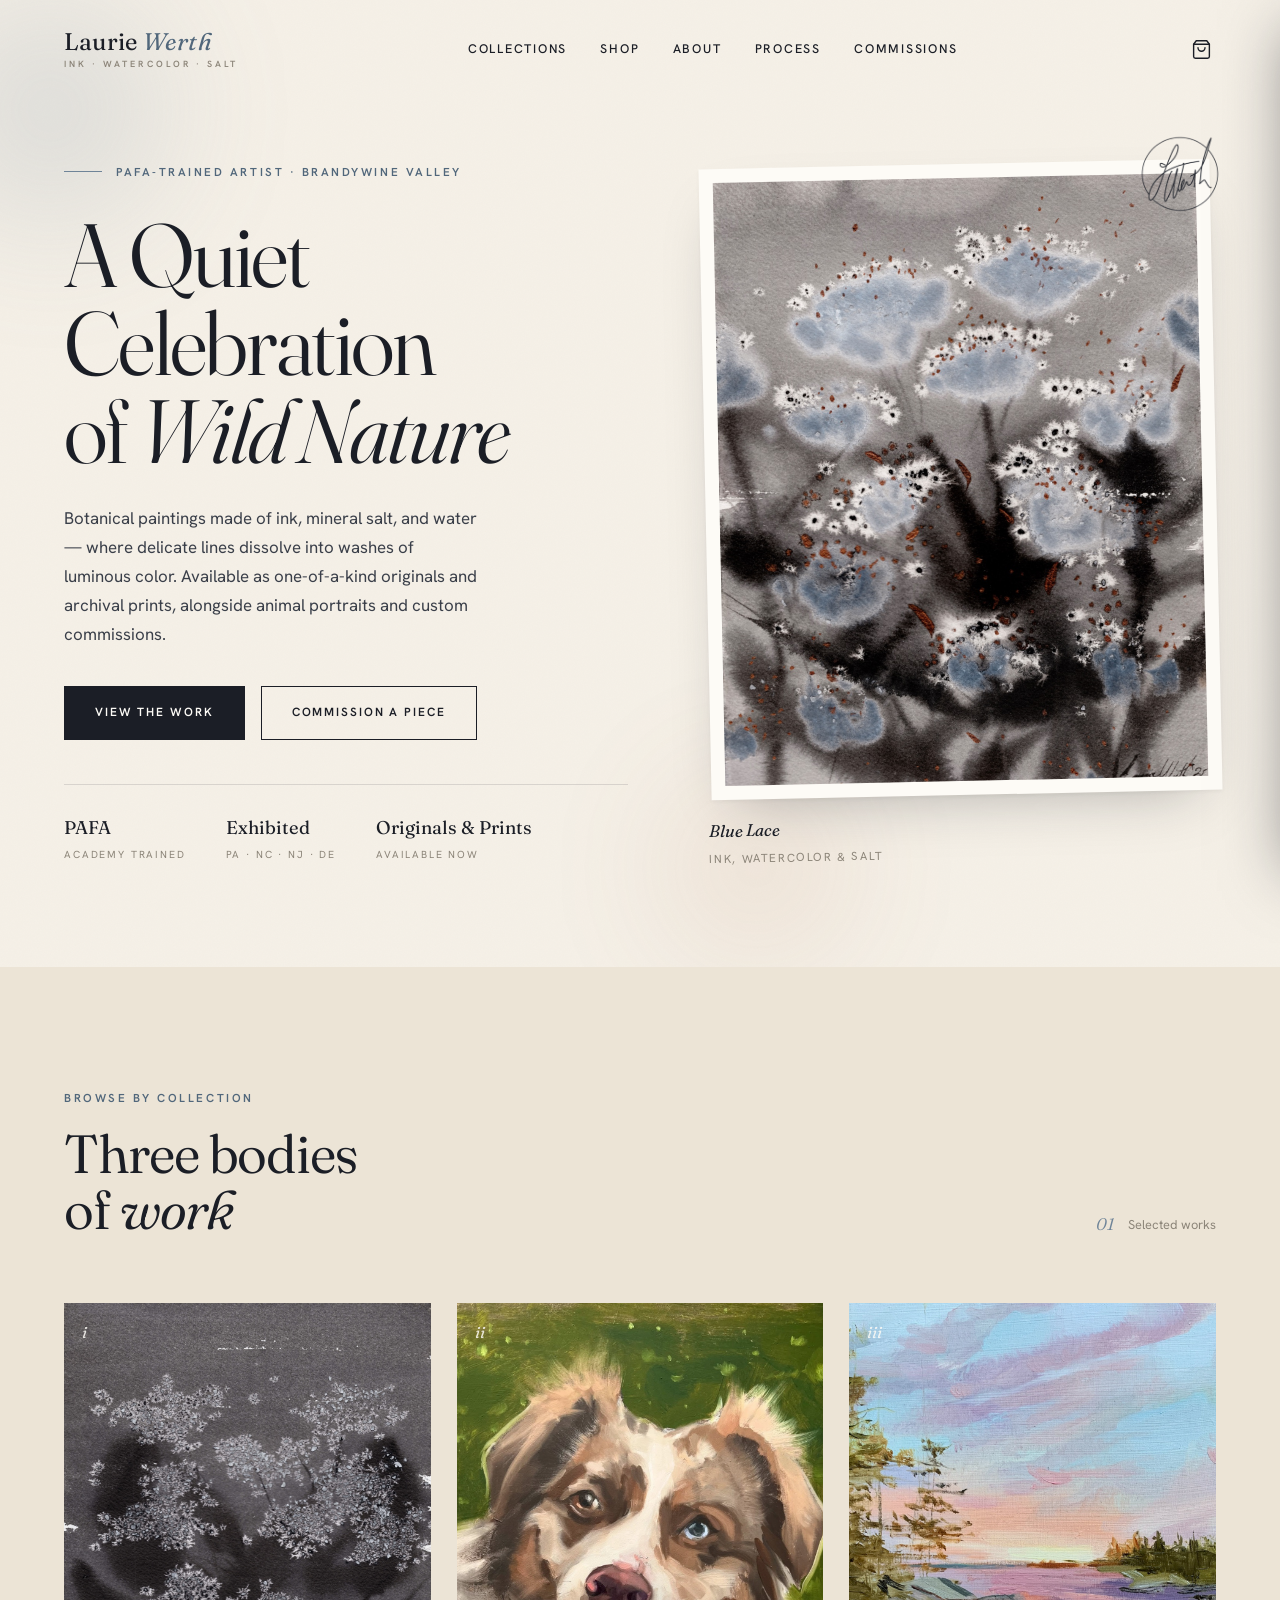
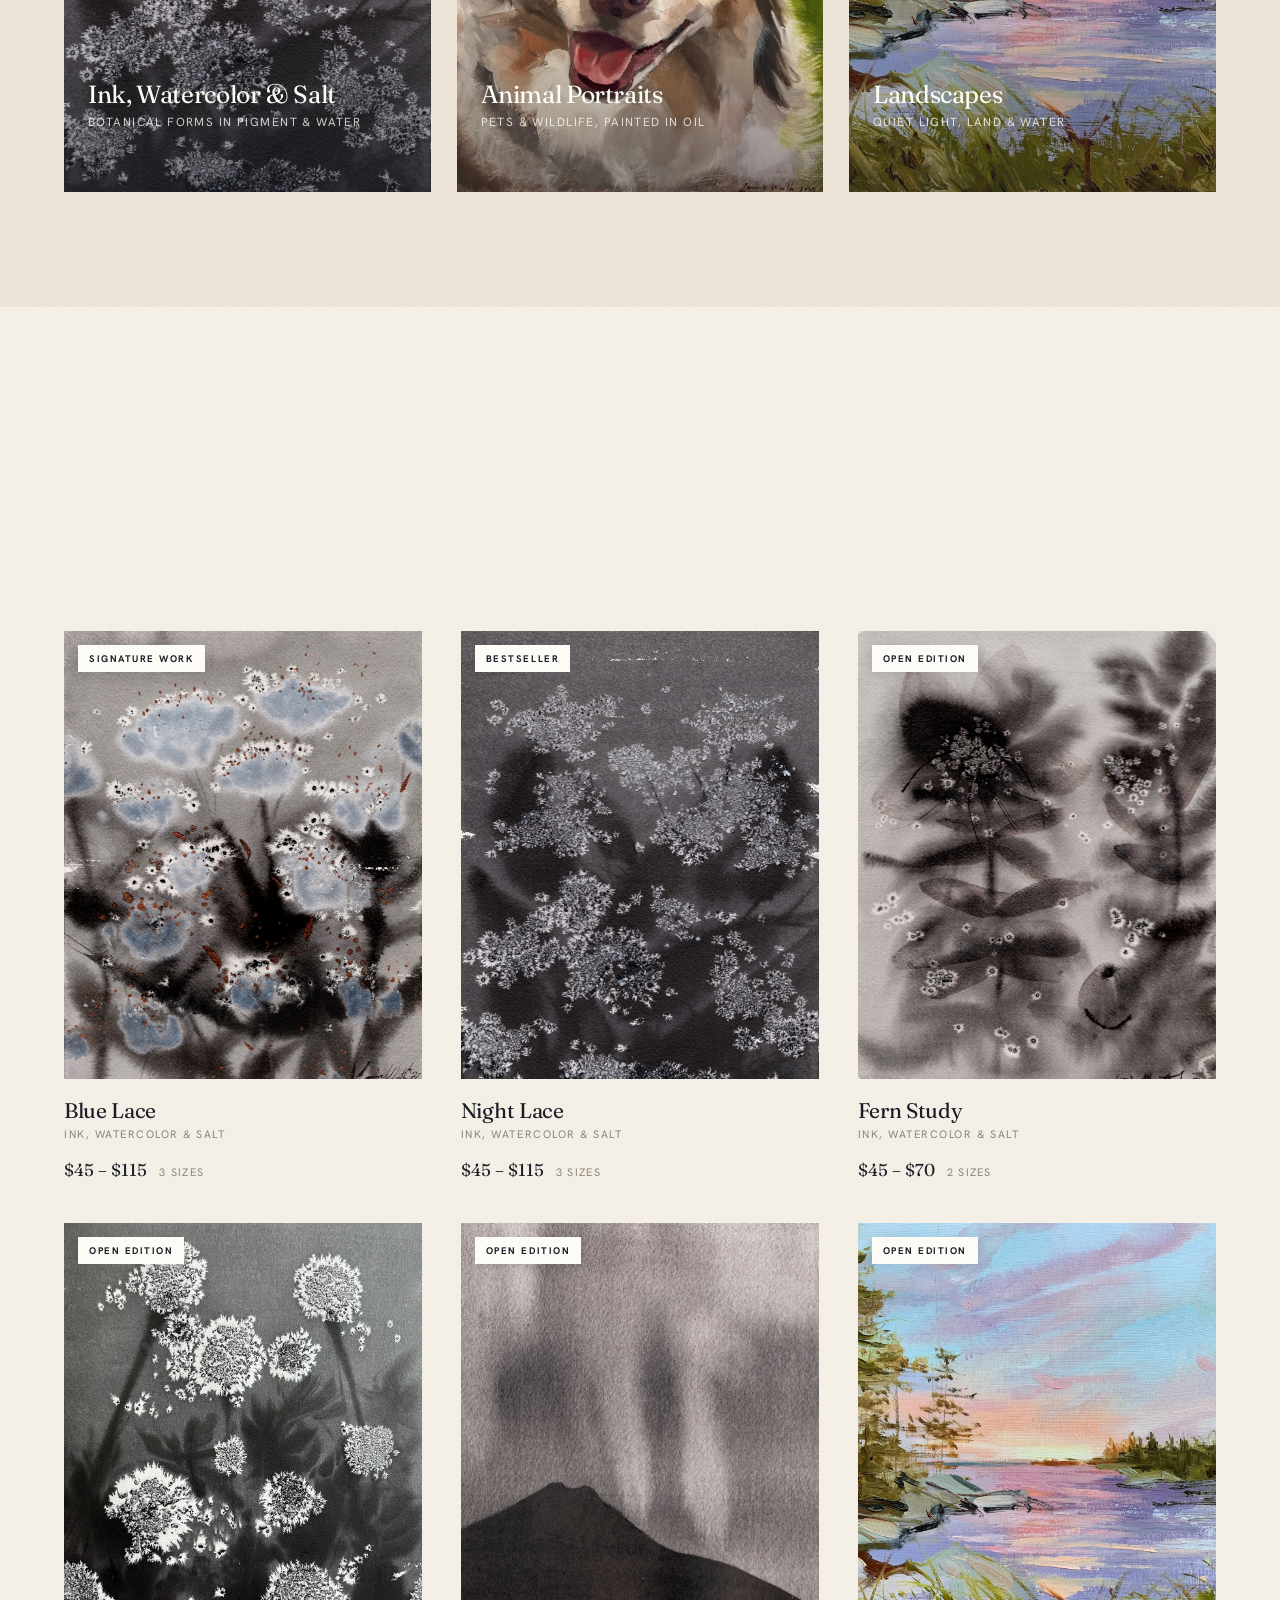
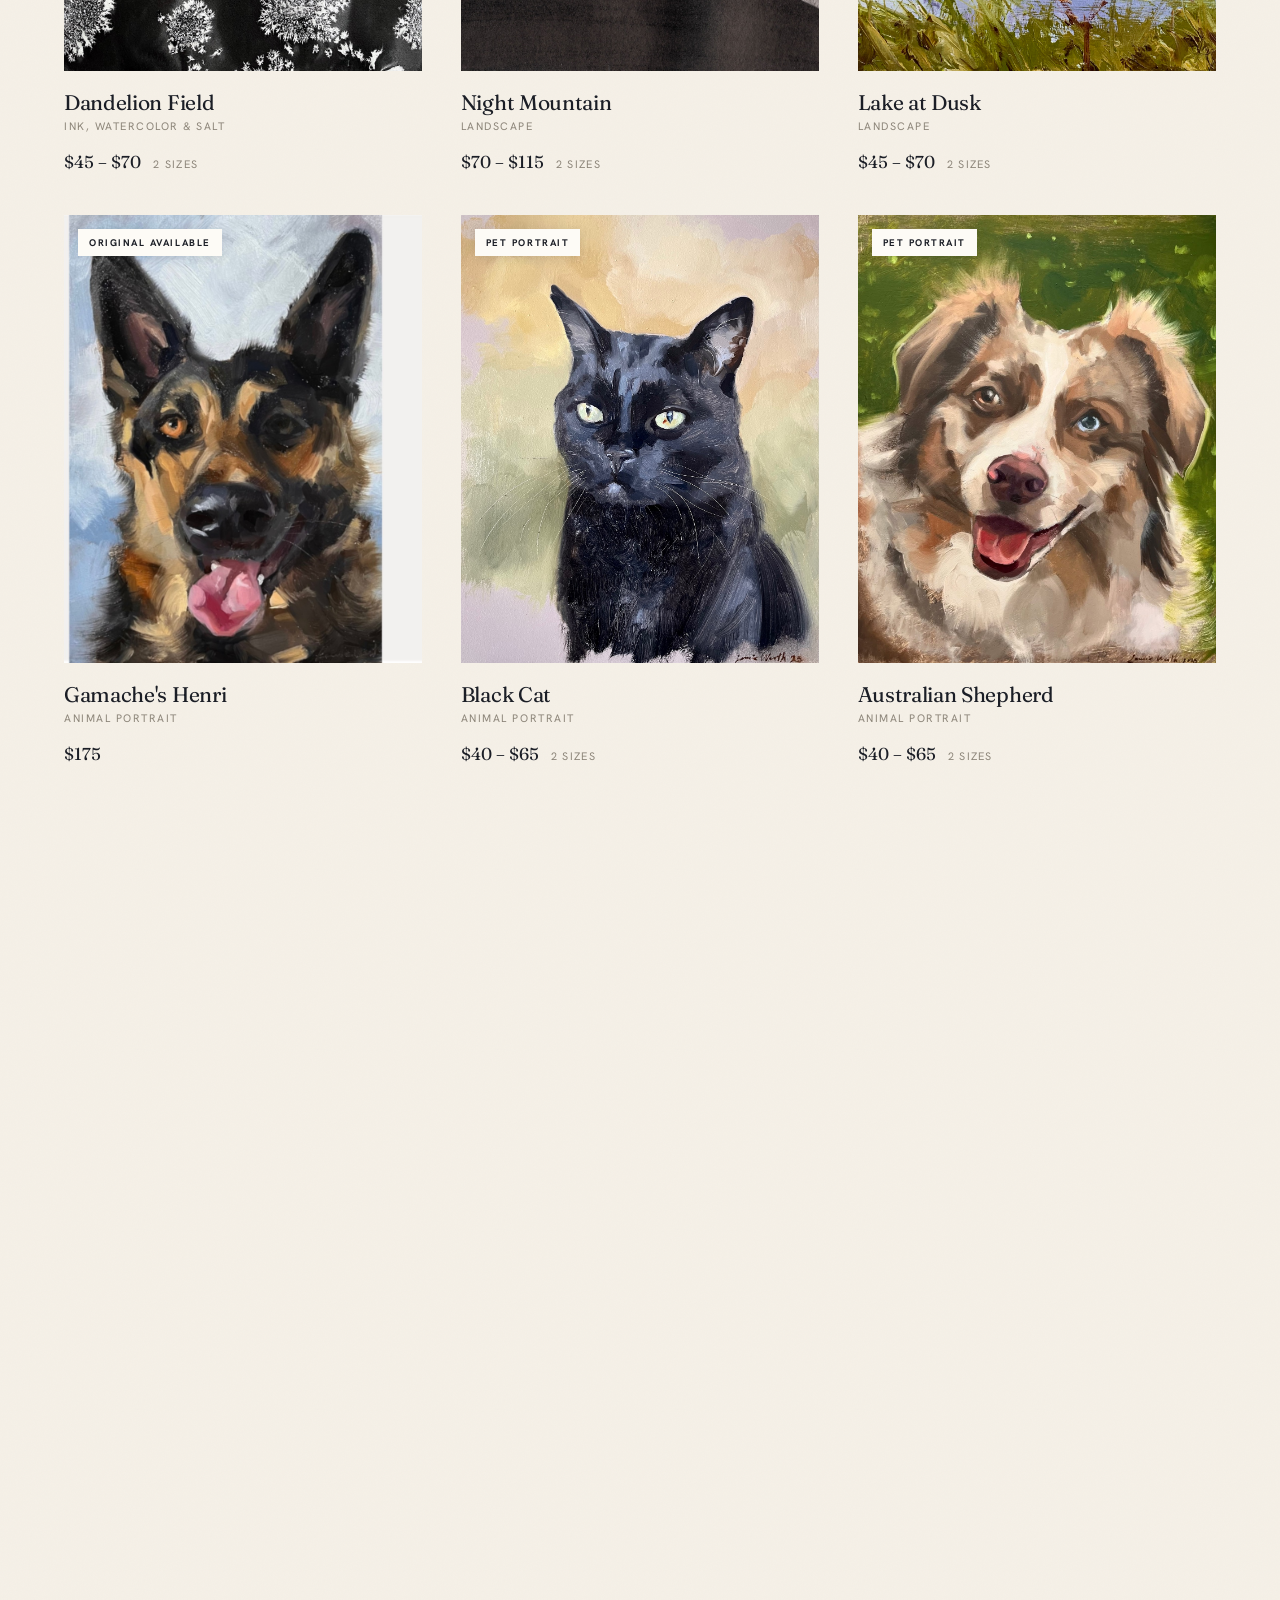
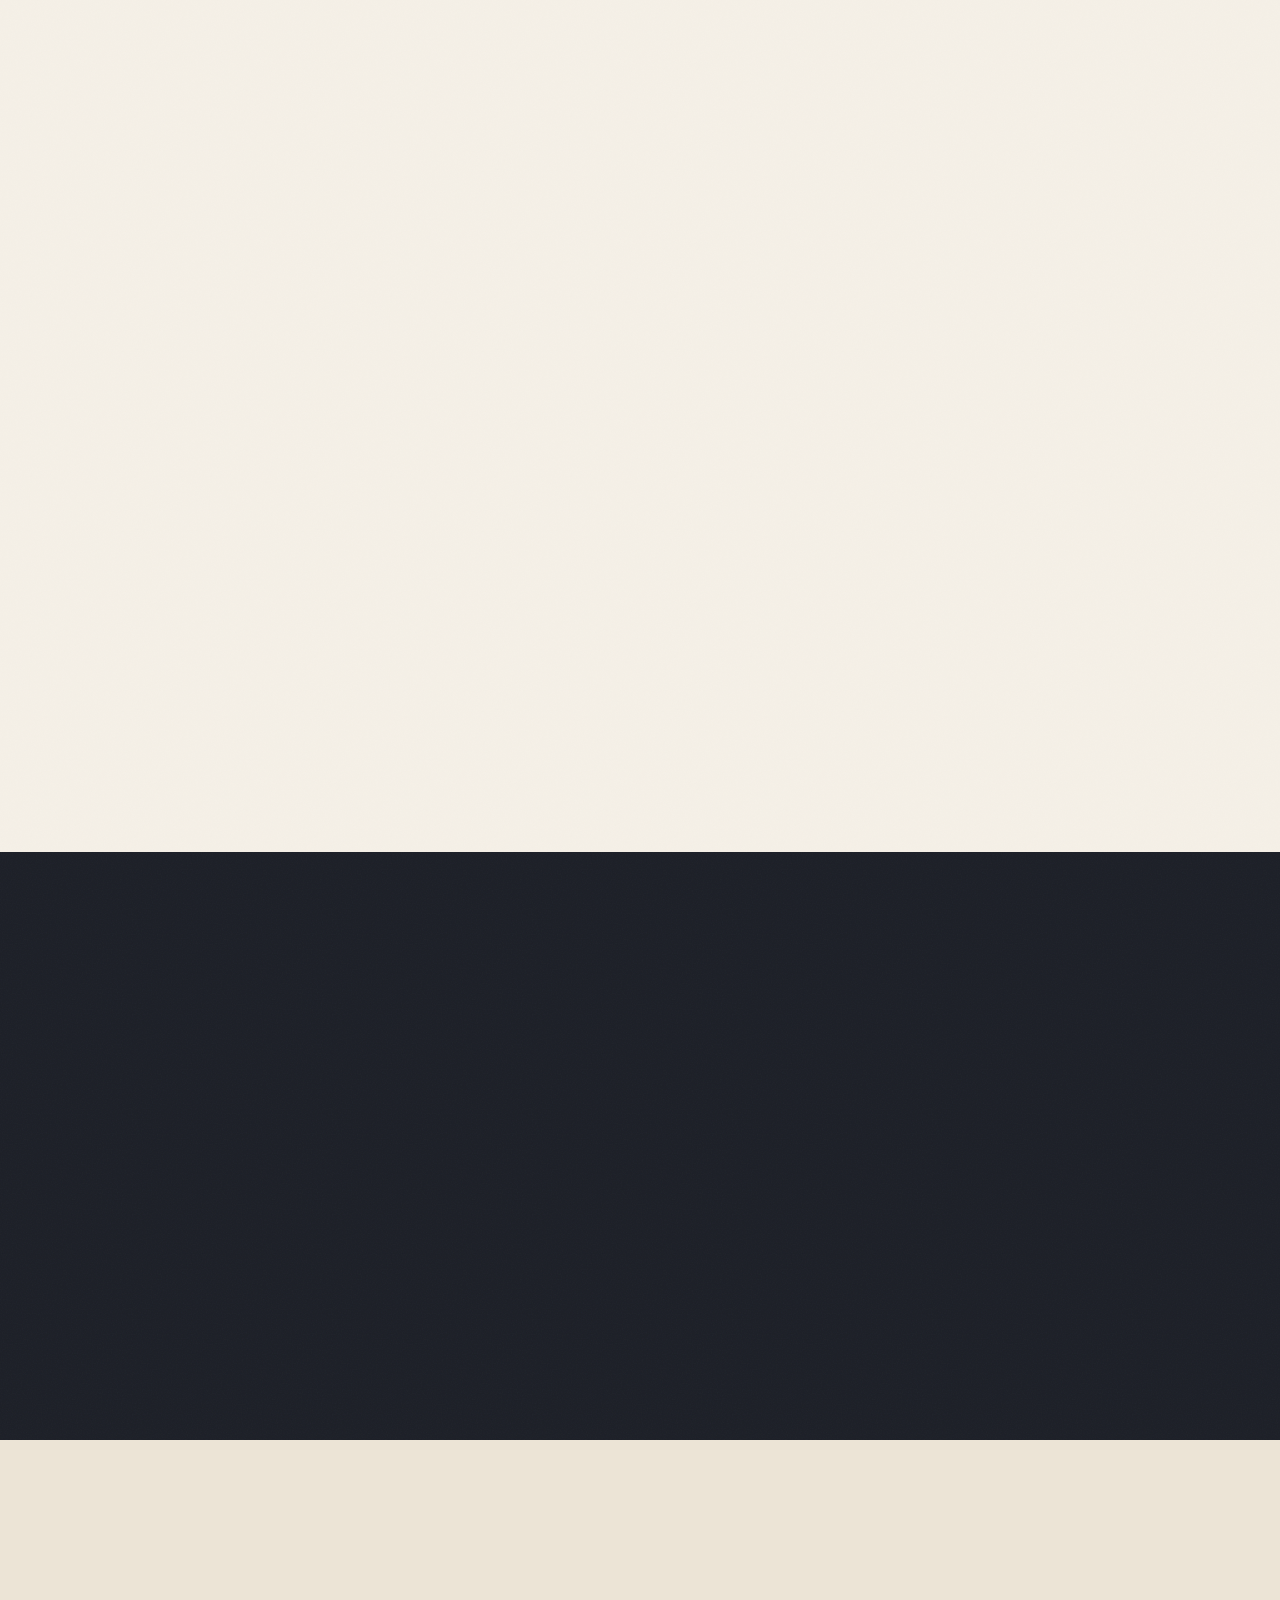
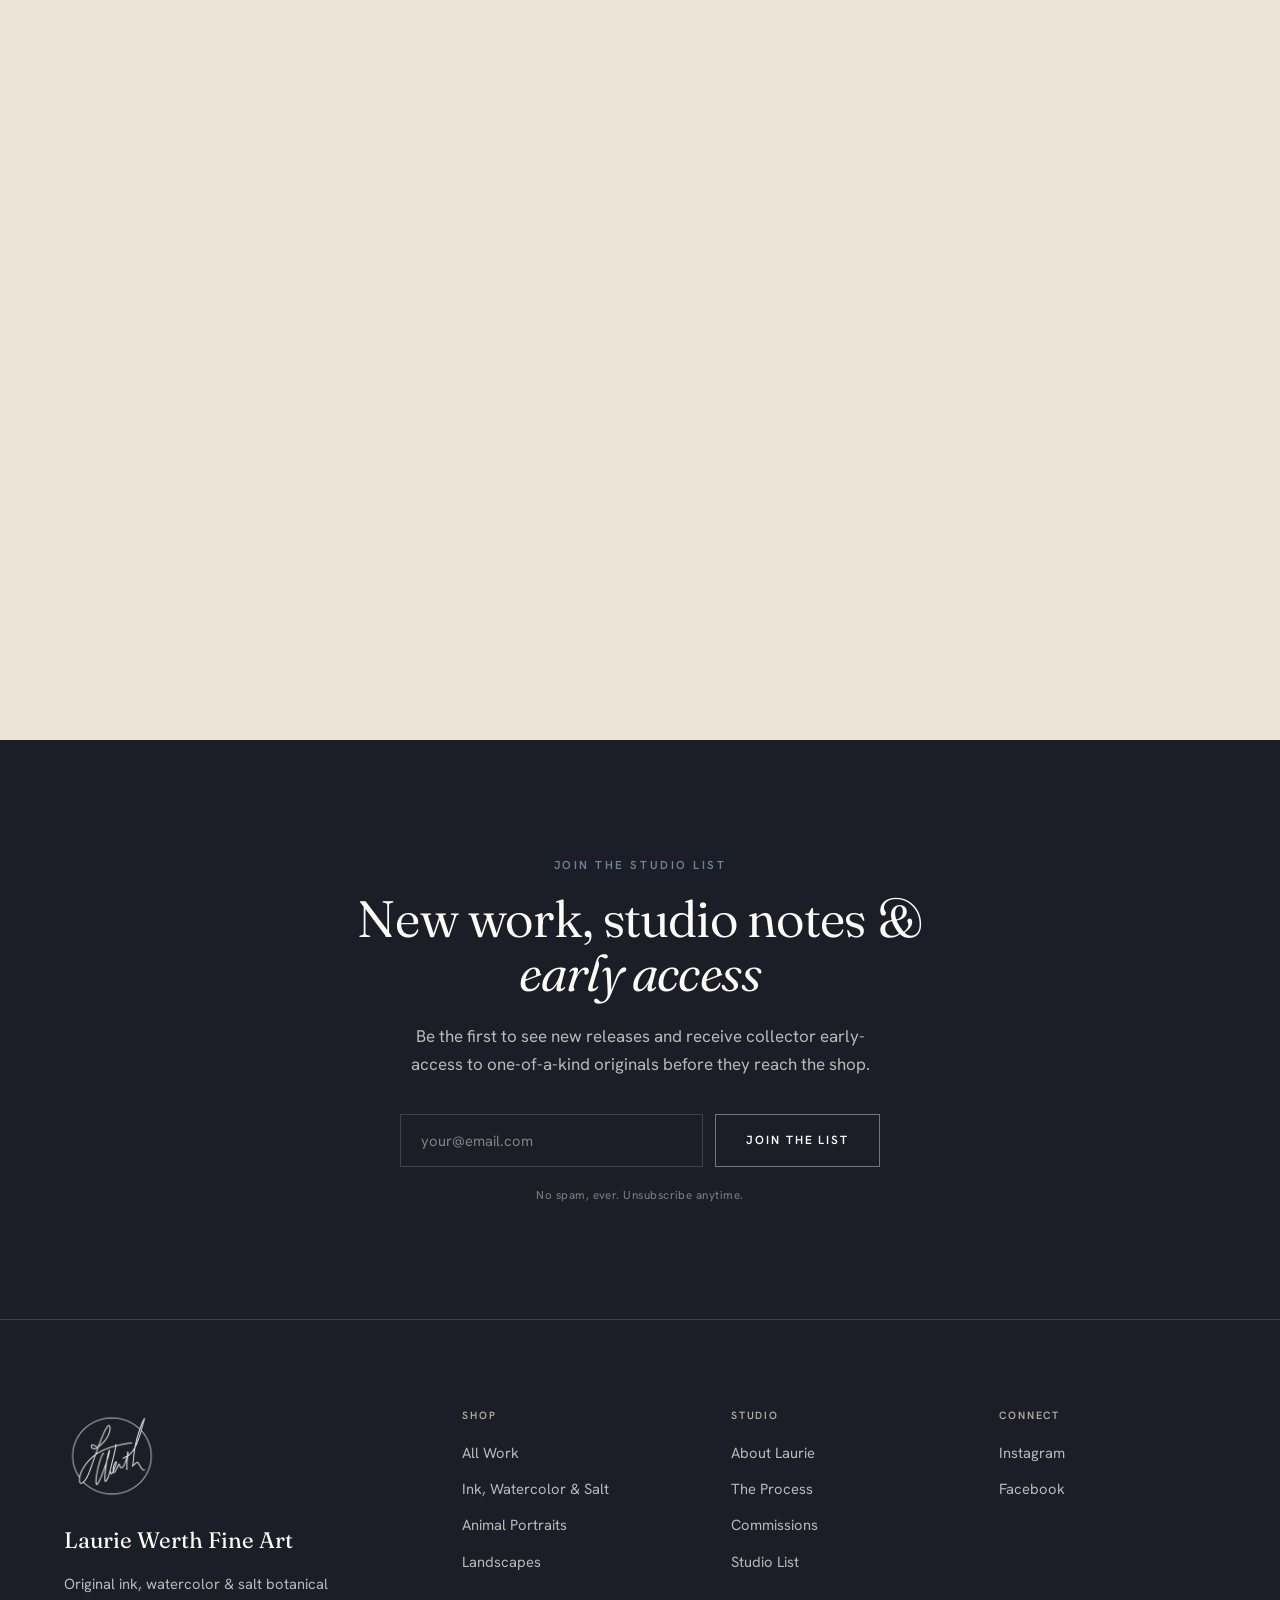
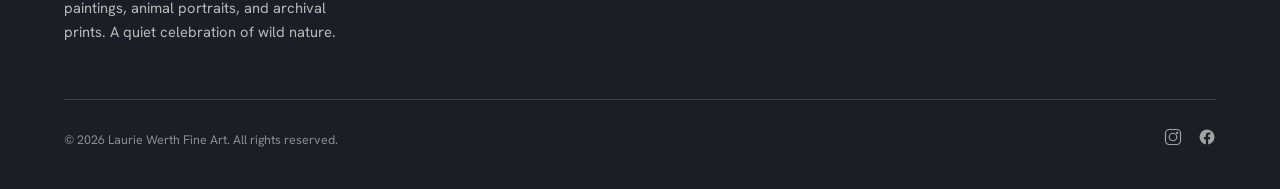
==== index.html @ 449eb03f "Rebrand: gallery-monograph identity for an established artist Full brand system ('Ink on Paper') + r" ====
<!DOCTYPE html>
<html lang="en">
<head>
  <meta charset="UTF-8">
  <meta name="viewport" content="width=device-width, initial-scale=1.0">
  <title>Laurie Werth Fine Art — Ink, Watercolor &amp; Salt · Botanical &amp; Animal Art</title>
  <meta name="description" content="Original ink, watercolor, and salt botanical paintings and archival prints by PAFA-trained artist Laurie Werth. Animal portraits, landscapes, and custom pet commissions.">
  <meta name="keywords" content="ink and watercolor art, salt texture painting, botanical art prints, animal portraits, pet portrait commission, Laurie Werth, PAFA artist, archival prints, Brandywine Valley art">
  <meta name="author" content="Laurie Werth">
  <link rel="canonical" href="https://lauriewerth.com/">

  <!-- Open Graph -->
  <meta property="og:type" content="website">
  <meta property="og:title" content="Laurie Werth Fine Art — Ink, Watercolor &amp; Salt">
  <meta property="og:description" content="A quiet celebration of wild nature. Original botanical paintings, animal portraits, and archival prints by PAFA-trained artist Laurie Werth.">
  <meta property="og:url" content="https://lauriewerth.com/">
  <meta property="og:site_name" content="Laurie Werth Fine Art">
  <meta property="og:locale" content="en_US">
  <meta property="og:image" content="https://werth-code.github.io/laurie-werth-prints/assets/art/blue-lace.jpg">

  <!-- Twitter Card -->
  <meta name="twitter:card" content="summary_large_image">
  <meta name="twitter:title" content="Laurie Werth Fine Art">
  <meta name="twitter:description" content="Original ink, watercolor &amp; salt botanical art, animal portraits, and archival prints by PAFA-trained artist Laurie Werth.">
  <meta name="twitter:image" content="https://werth-code.github.io/laurie-werth-prints/assets/art/blue-lace.jpg">

  <!-- Favicon (LW monogram) -->
  <link rel="icon" type="image/svg+xml" href="data:image/svg+xml,%3Csvg xmlns='http://www.w3.org/2000/svg' viewBox='0 0 32 32'%3E%3Crect width='32' height='32' fill='%231b1e26'/%3E%3Ctext x='16' y='22' text-anchor='middle' fill='%23f5f0e7' font-family='Georgia,serif' font-size='17'%3ELW%3C/text%3E%3C/svg%3E">

  <!-- Fonts: Fraunces (display) + Hanken Grotesk (text) -->
  <link rel="preconnect" href="https://fonts.googleapis.com">
  <link rel="preconnect" href="https://fonts.gstatic.com" crossorigin>
  <link href="https://fonts.googleapis.com/css2?family=Fraunces:ital,opsz,wght@0,9..144,300..560;1,9..144,300..560&family=Hanken+Grotesk:wght@300;400;500;600;700&display=swap" rel="stylesheet">

  <link rel="stylesheet" href="styles.css">

  <!-- Schema.org -->
  <script type="application/ld+json">
  {
    "@context": "https://schema.org",
    "@type": "ArtGallery",
    "name": "Laurie Werth Fine Art",
    "description": "Original ink, watercolor, and salt botanical paintings, animal portraits, and archival prints by PAFA-trained artist Laurie Werth.",
    "url": "https://lauriewerth.com",
    "founder": {
      "@type": "Person",
      "name": "Laurie Werth",
      "jobTitle": "Fine Artist",
      "alumniOf": { "@type": "CollegeOrUniversity", "name": "Pennsylvania Academy of the Fine Arts" }
    },
    "areaServed": "US",
    "priceRange": "$40 - $175"
  }
  </script>
</head>
<body>

  <!-- ═══ Header ═══ -->
  <header class="header" id="header">
    <div class="header__inner">
      <a href="#" class="header__logo" aria-label="Laurie Werth Fine Art — home">
        <span class="header__logo-name">Laurie <span>Werth</span></span>
        <span class="header__logo-tag">Ink · Watercolor · Salt</span>
      </a>

      <nav class="header__nav" id="mainNav" aria-label="Main navigation">
        <a href="#collections" class="header__link">Collections</a>
        <a href="#shop" class="header__link">Shop</a>
        <a href="#about" class="header__link">About</a>
        <a href="#process" class="header__link">Process</a>
        <a href="#commissions" class="header__link">Commissions</a>
      </nav>

      <div class="header__actions">
        <button class="header__cart" id="cartToggle" aria-label="Open cart">
          <svg viewBox="0 0 24 24" fill="none" stroke="currentColor" stroke-width="1.6" stroke-linecap="round" stroke-linejoin="round"><path d="M6 2L3 6v14a2 2 0 002 2h14a2 2 0 002-2V6l-3-4z"/><line x1="3" y1="6" x2="21" y2="6"/><path d="M16 10a4 4 0 01-8 0"/></svg>
          <span class="header__cart-count" id="cartCount" data-count="0">0</span>
        </button>
        <button class="header__mobile-toggle" id="mobileToggle" aria-label="Toggle menu">
          <span></span><span></span><span></span>
        </button>
      </div>
    </div>
  </header>


  <main>

    <!-- ═══ Hero ═══ -->
    <section class="hero" id="hero">
      <div class="hero__bloom hero__bloom--1" aria-hidden="true"></div>
      <div class="hero__bloom hero__bloom--2" aria-hidden="true"></div>
      <div class="hero__inner container">
        <div class="hero__content">
          <span class="hero__eyebrow eyebrow">PAFA-Trained Artist · Brandywine Valley</span>
          <h1 class="hero__title">
            <span class="display">A Quiet Celebration</span>
            <span class="display">of <em>Wild Nature</em></span>
          </h1>
          <p class="hero__description">
            Botanical paintings made of ink, mineral salt, and water — where delicate lines dissolve into washes of luminous color. Available as one-of-a-kind originals and archival prints, alongside animal portraits and custom commissions.
          </p>
          <div class="hero__actions">
            <a href="#shop" class="btn btn--primary">View the Work</a>
            <a href="#commissions" class="btn btn--outline">Commission a Piece</a>
          </div>
          <div class="hero__meta">
            <div class="hero__meta-item">
              <span class="hero__meta-value">PAFA</span>
              <span class="hero__meta-label">Academy Trained</span>
            </div>
            <div class="hero__meta-item">
              <span class="hero__meta-value">Exhibited</span>
              <span class="hero__meta-label">PA · NC · NJ · DE</span>
            </div>
            <div class="hero__meta-item">
              <span class="hero__meta-value">Originals &amp; Prints</span>
              <span class="hero__meta-label">Available Now</span>
            </div>
          </div>
        </div>

        <figure class="hero__figure">
          <img class="hero__sig" src="assets/brand/signature-ink.png" alt="Laurie Werth signature" loading="eager">
          <div class="hero__figure-frame">
            <img src="assets/art/blue-lace.jpg" alt="Blue Lace — Queen Anne's lace in ink, salt, and watercolor by Laurie Werth" width="1249" height="1600" loading="eager">
          </div>
          <figcaption class="hero__figure-caption">
            <strong>Blue Lace</strong>
            <span>Ink, watercolor &amp; salt</span>
          </figcaption>
        </figure>
      </div>
    </section>


    <!-- ═══ Collections ═══ -->
    <section class="section collections" id="collections">
      <div class="container">
        <div class="section-head">
          <div class="section-head__title reveal">
            <span class="eyebrow">Browse by Collection</span>
            <h2 class="heading" style="margin-top:16px;">Three bodies of <em>work</em></h2>
          </div>
          <div class="section-head__meta reveal">
            <span class="index">01</span>
            <span class="muted" style="font-size:0.8rem;">Selected works</span>
          </div>
        </div>
        <div class="collections__grid">
          <article class="collection-card reveal reveal--delay-1" data-filter="botanical">
            <div class="collection-card__image">
              <span class="collection-card__num">i</span>
              <img src="assets/art/night-lace.jpg" alt="Ink, Watercolor & Salt collection — botanical paintings by Laurie Werth" width="1199" height="1600" loading="lazy">
            </div>
            <div class="collection-card__body">
              <h3 class="collection-card__title">Ink, Watercolor &amp; Salt</h3>
              <p class="collection-card__count">Botanical forms in pigment &amp; water</p>
              <span class="collection-card__cta">Explore →</span>
            </div>
          </article>
          <article class="collection-card reveal reveal--delay-2" data-filter="animals">
            <div class="collection-card__image">
              <span class="collection-card__num">ii</span>
              <img src="assets/art/aussie.jpg" alt="Animal Portraits collection — oil and watercolor pet portraits by Laurie Werth" width="1287" height="1600" loading="lazy">
            </div>
            <div class="collection-card__body">
              <h3 class="collection-card__title">Animal Portraits</h3>
              <p class="collection-card__count">Pets &amp; wildlife, painted in oil</p>
              <span class="collection-card__cta">Explore →</span>
            </div>
          </article>
          <article class="collection-card reveal reveal--delay-3" data-filter="landscape">
            <div class="collection-card__image">
              <span class="collection-card__num">iii</span>
              <img src="assets/art/lake-dusk.jpg" alt="Landscapes collection — oil and ink landscapes by Laurie Werth" width="1600" height="1596" loading="lazy">
            </div>
            <div class="collection-card__body">
              <h3 class="collection-card__title">Landscapes</h3>
              <p class="collection-card__count">Quiet light, land &amp; water</p>
              <span class="collection-card__cta">Explore →</span>
            </div>
          </article>
        </div>
      </div>
    </section>


    <!-- ═══ Shop ═══ -->
    <section class="section shop" id="shop">
      <div class="container">
        <div class="section-head shop__head">
          <div class="section-head__title reveal">
            <span class="eyebrow">The Studio Shop</span>
            <h2 class="heading" style="margin-top:16px;">Available <em>work</em></h2>
          </div>
          <div class="shop__filters reveal" role="group" aria-label="Filter by collection">
            <button class="filter-btn filter-btn--active" data-filter="all">All</button>
            <button class="filter-btn" data-filter="botanical">Ink &amp; Salt</button>
            <button class="filter-btn" data-filter="animals">Animals</button>
            <button class="filter-btn" data-filter="landscape">Landscapes</button>
          </div>
        </div>
        <div class="shop__grid" id="shopGrid">
          <!-- Products rendered by JS -->
        </div>
      </div>
    </section>


    <!-- ═══ About ═══ -->
    <section class="section about" id="about">
      <div class="container">
        <div class="about__inner">
          <figure class="about__figure reveal">
            <div class="about__figure-frame">
              <img src="assets/art/fern-study.jpg" alt="Fern Study — ink, salt, and watercolor botanical painting by Laurie Werth" width="1205" height="1600" loading="lazy">
            </div>
            <img class="about__sig" src="assets/brand/signature-ink.png" alt="Laurie Werth signature">
          </figure>
          <div class="reveal">
            <span class="eyebrow about__eyebrow">The Artist</span>
            <h2 class="about__title">Laurie Werth</h2>
            <blockquote class="about__quote">Light and texture emerge naturally from controlled chaos.</blockquote>
            <p class="about__text">
              Laurie Werth is a classically trained painter and graduate of the Pennsylvania Academy of the Fine Arts (PAFA). Rooted in traditional technique yet guided by instinct and experimentation, she has developed an unusual ink and watercolor process that bridges drawing and painting — where delicate lines dissolve into washes of luminous color.
            </p>
            <p class="about__text">
              Her work is a quiet celebration of wild nature. Botanical forms unfold in living patterns of pigment and water, while animals emerge with energy and grace, caught between movement and stillness — each piece a study of form and light, infused with a sense of wonder for the natural world.
            </p>
            <p class="about__text">
              Werth's paintings have been exhibited at PAFA, the Philadelphia Sketch Club, Projects Gallery (Philadelphia), Marquee (Asheville, NC), Hopkins House Gallery (Haddonfield, NJ), and Trolley Square Market (Wilmington, DE).
            </p>
            <div class="about__credentials">
              <div class="credential">
                <div class="credential__value">PAFA</div>
                <div class="credential__label">Classically Trained</div>
              </div>
              <div class="credential">
                <div class="credential__value">5 Venues</div>
                <div class="credential__label">Exhibited PA·NC·NJ·DE</div>
              </div>
              <div class="credential">
                <div class="credential__value">Giclée</div>
                <div class="credential__label">Archival Prints</div>
              </div>
            </div>
          </div>
        </div>
      </div>
    </section>


    <!-- ═══ Process ═══ -->
    <section class="section process" id="process">
      <div class="container">
        <div class="process__head reveal">
          <span class="eyebrow">How Each Piece Begins</span>
          <h2 class="heading">Controlled <em>chaos</em></h2>
        </div>
        <div class="process__steps">
          <div class="process-step reveal reveal--delay-1">
            <div class="process-step__num">01</div>
            <h3 class="process-step__title">Ink Line</h3>
            <p class="process-step__text">Each piece begins with a sometimes wild and impulsive ink painting — the structural gesture that anchors everything to come.</p>
          </div>
          <div class="process-step reveal reveal--delay-2">
            <div class="process-step__num">02</div>
            <h3 class="process-step__title">Salt Texture</h3>
            <p class="process-step__text">Mineral salt is scattered into the wet wash. As the water evaporates, it pulls pigment into organic, unrepeatable patterns.</p>
          </div>
          <div class="process-step reveal reveal--delay-3">
            <div class="process-step__num">03</div>
            <h3 class="process-step__title">Watercolor &amp; Acrylic</h3>
            <p class="process-step__text">Transparent layers of watercolor and acrylic build slowly — movement, atmosphere, and feeling emerging from the chaos.</p>
          </div>
          <div class="process-step reveal reveal--delay-4">
            <div class="process-step__num">04</div>
            <h3 class="process-step__title">Original &amp; Archival Print</h3>
            <p class="process-step__text">Each one-of-a-kind original is scanned at high resolution and printed with pigment giclée inks on fine art paper.</p>
          </div>
        </div>
      </div>
    </section>


    <!-- ═══ Commissions ═══ -->
    <section class="section commission" id="commissions">
      <div class="container">
        <div class="commission__inner">
          <div class="reveal">
            <span class="eyebrow">Custom Work</span>
            <h2 class="commission__title">Commission an <em>original</em></h2>
            <p class="commission__text">
              A botanical study of your garden, a portrait of your pet, or a piece made for a particular wall. Laurie takes a limited number of commissions each season.
            </p>
            <div class="commission__features">
              <div class="commission__feature"><span class="commission__feature-icon">✦</span> Pet portraits, garden studies &amp; botanical work</div>
              <div class="commission__feature"><span class="commission__feature-icon">✦</span> Ink, watercolor &amp; salt, or oil on panel</div>
              <div class="commission__feature"><span class="commission__feature-icon">✦</span> Includes a high-resolution scan for future prints</div>
              <div class="commission__feature"><span class="commission__feature-icon">✦</span> Typical timeline: 4–8 weeks from approval</div>
            </div>
          </div>
          <div class="commission__form reveal reveal--delay-2">
            <form id="commissionForm" action="https://formspree.io/f/YOUR_FORM_ID" method="POST">
              <div class="form-group">
                <label for="commName">Your Name</label>
                <input type="text" id="commName" name="name" class="form-input" required autocomplete="name">
              </div>
              <div class="form-group">
                <label for="commEmail">Email Address</label>
                <input type="email" id="commEmail" name="email" class="form-input" required autocomplete="email">
              </div>
              <div class="form-group">
                <label for="commType">Type of Commission</label>
                <select id="commType" name="type" class="form-select">
                  <option value="">Select one…</option>
                  <option value="pet-portrait">Pet Portrait</option>
                  <option value="botanical">Botanical / Garden Study</option>
                  <option value="landscape">Landscape</option>
                  <option value="custom">Something Else</option>
                </select>
              </div>
              <div class="form-group">
                <label for="commBudget">Budget Range</label>
                <select id="commBudget" name="budget" class="form-select">
                  <option value="">Select range…</option>
                  <option value="under-500">Under $500</option>
                  <option value="500-1000">$500 – $1,000</option>
                  <option value="1000-2500">$1,000 – $2,500</option>
                  <option value="above-2500">Above $2,500</option>
                </select>
              </div>
              <div class="form-group">
                <label for="commStory">Tell Laurie About Your Vision</label>
                <textarea id="commStory" name="story" class="form-textarea" rows="4" placeholder="Subject, size, palette, where it will hang, any reference photos…"></textarea>
              </div>
              <div style="position:absolute;left:-9999px" aria-hidden="true">
                <input type="text" name="_gotcha" tabindex="-1" autocomplete="off">
              </div>
              <button type="submit" class="btn btn--primary" style="width:100%;">Send Inquiry</button>
            </form>
          </div>
        </div>
      </div>
    </section>


    <!-- ═══ Email Signup ═══ -->
    <section class="section signup" id="signup">
      <div class="container">
        <div class="reveal">
          <span class="eyebrow">Join the Studio List</span>
          <h2 class="signup__title">New work, studio notes &amp; <em>early access</em></h2>
          <p class="signup__text">
            Be the first to see new releases and receive collector early-access to one-of-a-kind originals before they reach the shop.
          </p>
          <form class="signup__form" id="signupForm" action="https://formspree.io/f/YOUR_FORM_ID" method="POST">
            <input type="email" name="email" class="signup__input" placeholder="your@email.com" required autocomplete="email" aria-label="Email address">
            <button type="submit" class="btn btn--light">Join the List</button>
          </form>
          <p class="signup__note">No spam, ever. Unsubscribe anytime.</p>
        </div>
      </div>
    </section>

  </main>


  <!-- ═══ Footer ═══ -->
  <footer class="footer">
    <div class="container">
      <div class="footer__inner">
        <div>
          <img class="footer__sig" src="assets/brand/signature-white.png" alt="Laurie Werth signature">
          <div class="footer__brand">Laurie Werth Fine Art</div>
          <p class="footer__tagline">Original ink, watercolor &amp; salt botanical paintings, animal portraits, and archival prints. A quiet celebration of wild nature.</p>
        </div>
        <div>
          <h4 class="footer__heading">Shop</h4>
          <nav class="footer__links">
            <a href="#shop" class="footer__link">All Work</a>
            <a href="#collections" class="footer__link">Ink, Watercolor &amp; Salt</a>
            <a href="#collections" class="footer__link">Animal Portraits</a>
            <a href="#collections" class="footer__link">Landscapes</a>
          </nav>
        </div>
        <div>
          <h4 class="footer__heading">Studio</h4>
          <nav class="footer__links">
            <a href="#about" class="footer__link">About Laurie</a>
            <a href="#process" class="footer__link">The Process</a>
            <a href="#commissions" class="footer__link">Commissions</a>
            <a href="#signup" class="footer__link">Studio List</a>
          </nav>
        </div>
        <div>
          <h4 class="footer__heading">Connect</h4>
          <nav class="footer__links">
            <a href="https://www.instagram.com/lauriewerthartist/" class="footer__link" target="_blank" rel="noopener">Instagram</a>
            <a href="https://www.facebook.com/profile.php?id=61565530684775" class="footer__link" target="_blank" rel="noopener">Facebook</a>
          </nav>
        </div>
      </div>
      <div class="footer__bottom">
        <p>&copy; 2026 Laurie Werth Fine Art. All rights reserved.</p>
        <div class="footer__social">
          <a href="https://www.instagram.com/lauriewerthartist/" target="_blank" rel="noopener" aria-label="Instagram">
            <svg width="18" height="18" viewBox="0 0 24 24" fill="none" stroke="currentColor" stroke-width="1.6"><rect x="2" y="2" width="20" height="20" rx="5"/><circle cx="12" cy="12" r="5"/><circle cx="17.5" cy="6.5" r="1.5" fill="currentColor" stroke="none"/></svg>
          </a>
          <a href="https://www.facebook.com/profile.php?id=61565530684775" target="_blank" rel="noopener" aria-label="Facebook">
            <svg width="18" height="18" viewBox="0 0 24 24" fill="currentColor" stroke="none"><path d="M22 12a10 10 0 10-11.56 9.88v-6.99H7.9V12h2.54V9.8c0-2.5 1.49-3.89 3.78-3.89 1.09 0 2.24.2 2.24.2v2.46h-1.26c-1.24 0-1.63.77-1.63 1.56V12h2.78l-.44 2.89h-2.34v6.99A10 10 0 0022 12z"/></svg>
          </a>
        </div>
      </div>
    </div>
  </footer>


  <!-- ═══ Cart Drawer ═══ -->
  <div class="cart-overlay" id="cartOverlay"></div>
  <aside class="cart-drawer" id="cartDrawer" role="dialog" aria-label="Shopping cart">
    <div class="cart-drawer__header">
      <h3 class="cart-drawer__title">Your Cart</h3>
      <button class="cart-drawer__close" id="cartClose" aria-label="Close cart">✕</button>
    </div>
    <div class="cart-drawer__items" id="cartItems"></div>
    <div class="cart-drawer__footer" id="cartFooter" style="display:none;">
      <div class="cart-drawer__subtotal">
        <span class="cart-drawer__subtotal-label">Subtotal</span>
        <span class="cart-drawer__subtotal-value" id="cartSubtotal">$0</span>
      </div>
      <p class="cart-drawer__shipping-note">Shipping calculated at checkout</p>
      <button class="btn btn--primary cart-drawer__checkout" id="checkoutBtn">Proceed to Checkout</button>
      <p class="cart-drawer__provider-note" id="providerNote"></p>
    </div>
  </aside>


  <!-- ═══ Product Modal ═══ -->
  <div class="modal-overlay" id="modalOverlay"></div>
  <div class="modal" id="productModal" role="dialog" aria-label="Product details">
    <button class="modal__close" id="modalClose" aria-label="Close">✕</button>
    <div class="modal__inner" id="modalContent"></div>
  </div>


  <!-- ═══ Toast ═══ -->
  <div class="toast" id="toast" role="alert" aria-live="polite"></div>

  <script src="app.js"></script>
</body>
</html>
---- styles.css ----
/* ═══════════════════════════════════════════════════════════
   LAURIE WERTH FINE ART
   "Ink on Paper" — a gallery-monograph design system
   ═══════════════════════════════════════════════════════════ */

/* ── Tokens ─────────────────────────────────────────────── */
:root {
  /* Color — Ink on Paper */
  --ink:        #1b1e26;
  --ink-soft:   #2a2f3a;
  --paper:      #f5f0e7;
  --paper-warm: #ece4d6;
  --salt:       #fdfbf6;
  --slate:      #6f8498;
  --slate-deep: #51677b;
  --rust:       #a8623f;
  --stone:      #8c8579;
  --stone-soft: #b3ab9d;

  --line:       rgba(27, 30, 38, 0.13);
  --line-soft:  rgba(27, 30, 38, 0.07);
  --line-light: rgba(253, 251, 246, 0.16);

  /* Type */
  --font-display: 'Fraunces', Georgia, 'Times New Roman', serif;
  --font-body: 'Hanken Grotesk', -apple-system, BlinkMacSystemFont, sans-serif;

  /* Spacing & rhythm */
  --section-y: clamp(72px, 9vw, 150px);
  --gutter: clamp(20px, 5vw, 72px);
  --maxw: 1320px;

  /* Motion */
  --ease: cubic-bezier(0.22, 1, 0.36, 1);
  --ease-soft: cubic-bezier(0.4, 0, 0.2, 1);

  /* Shadow */
  --shadow-art: 0 2px 4px rgba(27,30,38,0.04), 0 24px 60px -28px rgba(27,30,38,0.34);
  --shadow-soft: 0 1px 2px rgba(27,30,38,0.04), 0 18px 50px -30px rgba(27,30,38,0.28);
}

/* ── Reset / Base ───────────────────────────────────────── */
*, *::before, *::after { box-sizing: border-box; margin: 0; padding: 0; }

html { scroll-behavior: smooth; -webkit-text-size-adjust: 100%; }

body {
  font-family: var(--font-body);
  font-weight: 400;
  color: var(--ink);
  background-color: var(--paper);
  /* faint paper grain */
  background-image: url("data:image/svg+xml,%3Csvg xmlns='http://www.w3.org/2000/svg' width='180' height='180'%3E%3Cfilter id='n'%3E%3CfeTurbulence type='fractalNoise' baseFrequency='0.85' numOctaves='2' stitchTiles='stitch'/%3E%3C/filter%3E%3Crect width='100%25' height='100%25' filter='url(%23n)' opacity='0.025'/%3E%3C/svg%3E");
  line-height: 1.65;
  font-size: 17px;
  -webkit-font-smoothing: antialiased;
  text-rendering: optimizeLegibility;
  overflow-x: hidden;
}

img { display: block; max-width: 100%; height: auto; }
a { color: inherit; text-decoration: none; }
button { font-family: inherit; cursor: pointer; border: none; background: none; color: inherit; }
ul { list-style: none; }

::selection { background: var(--slate); color: var(--salt); }

:focus-visible { outline: 2px solid var(--slate); outline-offset: 3px; border-radius: 1px; }

/* ── Typography ─────────────────────────────────────────── */
h1, h2, h3, h4 {
  font-family: var(--font-display);
  font-weight: 380;
  line-height: 1.05;
  letter-spacing: -0.015em;
  font-optical-sizing: auto;
  color: var(--ink);
}

.display {
  font-size: clamp(2.9rem, 7vw, 6rem);
  font-weight: 340;
  line-height: 0.98;
  letter-spacing: -0.025em;
}
.display em { font-style: italic; font-weight: 340; }

h2.heading {
  font-size: clamp(2rem, 4.2vw, 3.4rem);
  font-weight: 360;
  letter-spacing: -0.02em;
}
h2.heading em { font-style: italic; }

.eyebrow {
  font-family: var(--font-body);
  font-size: 0.72rem;
  font-weight: 600;
  text-transform: uppercase;
  letter-spacing: 0.22em;
  color: var(--slate-deep);
}

.muted { color: var(--stone); }

/* Section index numeral */
.index {
  font-family: var(--font-display);
  font-style: italic;
  font-weight: 340;
  font-size: 1.05rem;
  color: var(--slate);
}

/* ── Layout helpers ─────────────────────────────────────── */
.container { width: 100%; max-width: var(--maxw); margin-inline: auto; padding-inline: var(--gutter); }
.section { padding-block: var(--section-y); position: relative; }

.section-head {
  display: flex;
  align-items: flex-end;
  justify-content: space-between;
  gap: 32px;
  margin-bottom: clamp(40px, 5vw, 72px);
}
.section-head__title { max-width: 30ch; }
.section-head__meta { display: flex; align-items: center; gap: 14px; }

.rule { height: 1px; background: var(--line); border: 0; }
.rule--node { position: relative; }
.rule--node::after {
  content: "✦";
  position: absolute; top: 50%; left: 50%;
  transform: translate(-50%, -50%);
  background: var(--paper); padding: 0 12px;
  color: var(--slate); font-size: 0.7rem;
}

/* ── Buttons ────────────────────────────────────────────── */
.btn {
  --b: var(--ink);
  display: inline-flex; align-items: center; justify-content: center; gap: 10px;
  font-family: var(--font-body);
  font-size: 0.74rem; font-weight: 600;
  text-transform: uppercase; letter-spacing: 0.16em;
  padding: 16px 30px;
  border: 1px solid var(--b);
  background: transparent; color: var(--ink);
  position: relative; overflow: hidden;
  transition: color 0.5s var(--ease), border-color 0.5s var(--ease);
}
.btn::before {
  content: ""; position: absolute; inset: 0; z-index: -1;
  background: var(--b);
  transform: translateY(101%);
  transition: transform 0.5s var(--ease);
}
.btn:hover { color: var(--salt); }
.btn:hover::before { transform: translateY(0); }

.btn--primary { background: var(--ink); color: var(--salt); border-color: var(--ink); }
.btn--primary::before { background: var(--slate-deep); }
.btn--primary:hover { color: var(--salt); border-color: var(--slate-deep); }

.btn--outline { background: transparent; color: var(--ink); border-color: var(--ink); }

.btn--light { color: var(--salt); border-color: rgba(253,251,246,0.4); }
.btn--light::before { background: var(--salt); }
.btn--light:hover { color: var(--ink); }

.btn--sm { padding: 11px 20px; font-size: 0.68rem; }

.btn[disabled] { opacity: 0.4; pointer-events: none; }

/* Text link with growing underline */
.link-grow { position: relative; display: inline-block; }
.link-grow::after {
  content: ""; position: absolute; left: 0; bottom: -3px; height: 1px; width: 100%;
  background: currentColor; transform: scaleX(0); transform-origin: right;
  transition: transform 0.45s var(--ease);
}
.link-grow:hover::after { transform: scaleX(1); transform-origin: left; }

/* ═══ Header ═══════════════════════════════════════════════ */
.header {
  position: fixed; top: 0; left: 0; right: 0; z-index: 100;
  transition: background 0.5s var(--ease), border-color 0.5s var(--ease), padding 0.5s var(--ease);
  border-bottom: 1px solid transparent;
}
.header--scrolled {
  background: rgba(245, 240, 231, 0.86);
  backdrop-filter: blur(14px) saturate(1.1);
  -webkit-backdrop-filter: blur(14px) saturate(1.1);
  border-bottom-color: var(--line);
}
.header__inner {
  max-width: var(--maxw); margin-inline: auto;
  padding: clamp(18px, 2.4vw, 30px) var(--gutter);
  display: flex; align-items: center; justify-content: space-between;
  transition: padding 0.5s var(--ease);
}
.header--scrolled .header__inner { padding-block: 16px; }

.header__logo { display: flex; flex-direction: column; line-height: 1; }
.header__logo-name {
  font-family: var(--font-display); font-weight: 400;
  font-size: 1.5rem; letter-spacing: 0.01em; color: var(--ink);
}
.header__logo-name span { font-style: italic; color: var(--slate-deep); }
.header__logo-tag {
  font-family: var(--font-body); font-size: 0.56rem; font-weight: 600;
  text-transform: uppercase; letter-spacing: 0.34em; color: var(--stone);
  margin-top: 6px;
}

.header__nav { display: flex; align-items: center; gap: clamp(20px, 2.6vw, 40px); }
.header__link {
  font-size: 0.78rem; font-weight: 500; text-transform: uppercase; letter-spacing: 0.14em;
  color: var(--ink); position: relative; padding: 4px 0;
}
.header__link::after {
  content: ""; position: absolute; left: 0; bottom: 0; height: 1px; width: 100%;
  background: var(--ink); transform: scaleX(0); transform-origin: right;
  transition: transform 0.4s var(--ease);
}
.header__link:hover::after { transform: scaleX(1); transform-origin: left; }

.header__actions { display: flex; align-items: center; gap: 18px; }
.header__cart { position: relative; display: flex; align-items: center; color: var(--ink); padding: 4px; }
.header__cart svg { width: 21px; height: 21px; }
.header__cart-count {
  position: absolute; top: -6px; right: -8px;
  min-width: 18px; height: 18px; padding: 0 4px;
  background: var(--rust); color: var(--salt);
  font-family: var(--font-body); font-size: 0.62rem; font-weight: 700;
  border-radius: 9px; display: flex; align-items: center; justify-content: center;
}
.header__cart-count[data-count="0"] { opacity: 0; }
.header__cart-count--bounce { animation: cartBounce 0.45s var(--ease); }
@keyframes cartBounce { 0%,100% { transform: scale(1); } 40% { transform: scale(1.35); } }

.header__mobile-toggle { display: none; flex-direction: column; gap: 5px; width: 28px; padding: 4px; }
.header__mobile-toggle span { display: block; height: 1.5px; width: 100%; background: var(--ink); transition: transform 0.4s var(--ease), opacity 0.3s; }
.header__mobile-toggle.active span:nth-child(1) { transform: translateY(6.5px) rotate(45deg); }
.header__mobile-toggle.active span:nth-child(2) { opacity: 0; }
.header__mobile-toggle.active span:nth-child(3) { transform: translateY(-6.5px) rotate(-45deg); }

/* ═══ Hero ═════════════════════════════════════════════════ */
.hero { position: relative; padding-top: clamp(140px, 18vh, 220px); padding-bottom: clamp(60px, 8vw, 110px); overflow: hidden; }
.hero__inner {
  display: grid; grid-template-columns: 1.05fr 0.95fr; gap: clamp(36px, 6vw, 90px);
  align-items: center;
}
.hero__content { position: relative; z-index: 2; }
.hero__eyebrow { display: flex; align-items: center; gap: 14px; margin-bottom: 30px; }
.hero__eyebrow::before { content: ""; width: 38px; height: 1px; background: var(--slate); }

.hero__title { margin-bottom: 30px; }
.hero__title .display { display: block; }

.hero__description {
  max-width: 46ch; color: #3a3f49; font-size: 1.06rem; line-height: 1.7;
  margin-bottom: 38px;
}
.hero__actions { display: flex; flex-wrap: wrap; gap: 16px; margin-bottom: 44px; }

.hero__meta { display: flex; gap: 40px; padding-top: 28px; border-top: 1px solid var(--line); }
.hero__meta-item { display: flex; flex-direction: column; gap: 4px; }
.hero__meta-value { font-family: var(--font-display); font-size: 1.15rem; font-weight: 400; }
.hero__meta-label { font-size: 0.64rem; text-transform: uppercase; letter-spacing: 0.18em; color: var(--stone); }

.hero__figure { position: relative; }
.hero__figure-frame {
  position: relative; background: var(--salt); padding: 14px;
  box-shadow: var(--shadow-art);
  transform: rotate(-1.2deg);
  transition: transform 0.7s var(--ease);
}
.hero__figure:hover .hero__figure-frame { transform: rotate(0deg); }
.hero__figure-frame img { width: 100%; aspect-ratio: 4/5; object-fit: cover; }
.hero__figure-caption {
  margin-top: 18px; padding-left: 4px;
  display: flex; flex-direction: column; gap: 3px;
  transform: rotate(-1.2deg);
}
.hero__figure-caption strong { font-family: var(--font-display); font-style: italic; font-weight: 400; font-size: 1.05rem; }
.hero__figure-caption span { font-size: 0.72rem; text-transform: uppercase; letter-spacing: 0.14em; color: var(--stone); }

.hero__sig {
  position: absolute; top: -34px; right: -10px; width: 92px; opacity: 0.9;
  z-index: 3; pointer-events: none;
}
.hero__bloom {
  position: absolute; border-radius: 50%; filter: blur(60px); opacity: 0.5; z-index: 0;
}
.hero__bloom--1 { width: 340px; height: 340px; background: radial-gradient(circle, rgba(111,132,152,0.5), transparent 70%); top: -60px; left: -120px; }
.hero__bloom--2 { width: 280px; height: 280px; background: radial-gradient(circle, rgba(168,98,63,0.28), transparent 70%); bottom: -40px; right: 30%; }

/* ═══ Collections ══════════════════════════════════════════ */
.collections { background: var(--paper-warm); }
.collections__grid { display: grid; grid-template-columns: repeat(3, 1fr); gap: clamp(18px, 2vw, 30px); }

.collection-card { cursor: pointer; position: relative; }
.collection-card__image {
  position: relative; overflow: hidden; background: var(--ink);
  aspect-ratio: 3/4;
}
.collection-card__image img {
  width: 100%; height: 100%; object-fit: cover;
  transition: transform 1.1s var(--ease), filter 0.6s var(--ease);
  filter: saturate(0.96);
}
.collection-card:hover .collection-card__image img { transform: scale(1.05); }
.collection-card__image::after {
  content: ""; position: absolute; inset: 0;
  background: linear-gradient(to top, rgba(27,30,38,0.55) 0%, transparent 45%);
  opacity: 0.85; transition: opacity 0.5s var(--ease);
}
.collection-card__num {
  position: absolute; top: 16px; left: 18px; z-index: 2;
  font-family: var(--font-display); font-style: italic; color: var(--salt);
  font-size: 1rem; opacity: 0.85;
}
.collection-card__body {
  position: absolute; bottom: 0; left: 0; right: 0; z-index: 2;
  padding: 24px; color: var(--salt);
}
.collection-card__title { color: var(--salt); font-size: 1.55rem; font-weight: 400; margin-bottom: 6px; }
.collection-card__count { font-size: 0.74rem; text-transform: uppercase; letter-spacing: 0.12em; color: rgba(253,251,246,0.78); }
.collection-card__cta {
  margin-top: 14px; font-size: 0.7rem; text-transform: uppercase; letter-spacing: 0.16em;
  color: var(--salt); display: inline-flex; align-items: center; gap: 8px;
  opacity: 0; transform: translateY(8px);
  transition: opacity 0.5s var(--ease), transform 0.5s var(--ease);
}
.collection-card:hover .collection-card__cta { opacity: 1; transform: translateY(0); }

/* ═══ Shop ═════════════════════════════════════════════════ */
.shop__head { margin-bottom: clamp(36px, 4vw, 60px); }
.shop__filters { display: flex; flex-wrap: wrap; gap: 8px; }
.filter-btn {
  font-size: 0.72rem; font-weight: 600; text-transform: uppercase; letter-spacing: 0.14em;
  color: var(--stone); padding: 9px 18px; border: 1px solid transparent;
  transition: color 0.35s var(--ease), border-color 0.35s var(--ease), background 0.35s var(--ease);
}
.filter-btn:hover { color: var(--ink); }
.filter-btn--active { color: var(--ink); border-color: var(--ink); border-radius: 40px; }

.shop__grid { display: grid; grid-template-columns: repeat(3, 1fr); gap: clamp(24px, 3vw, 48px); }

.product-card { position: relative; opacity: 1; }
.product-card__badge {
  position: absolute; top: 14px; left: 14px; z-index: 3;
  font-family: var(--font-body); font-size: 0.6rem; font-weight: 700;
  text-transform: uppercase; letter-spacing: 0.16em;
  color: var(--ink); background: var(--salt); padding: 6px 11px;
  box-shadow: 0 2px 12px rgba(27,30,38,0.12);
}
.product-card__badge--limited { background: var(--ink); color: var(--salt); }

.product-card__image {
  position: relative; overflow: hidden; background: var(--paper-warm);
  aspect-ratio: 4/5; cursor: pointer;
}
.product-card__image img {
  width: 100%; height: 100%; object-fit: cover;
  transition: transform 1.1s var(--ease);
}
.product-card:hover .product-card__image img { transform: scale(1.045); }
.product-card__quick-view {
  position: absolute; left: 50%; bottom: 20px; transform: translate(-50%, 14px);
  background: var(--salt); color: var(--ink);
  font-size: 0.68rem; font-weight: 600; text-transform: uppercase; letter-spacing: 0.16em;
  padding: 12px 24px; opacity: 0; transition: opacity 0.45s var(--ease), transform 0.45s var(--ease);
  box-shadow: var(--shadow-soft); white-space: nowrap;
}
.product-card:hover .product-card__quick-view { opacity: 1; transform: translate(-50%, 0); }

.product-card__body { padding-top: 20px; }
.product-card__title { font-size: 1.32rem; font-weight: 400; margin-bottom: 5px; }
.product-card__collection {
  font-size: 0.68rem; text-transform: uppercase; letter-spacing: 0.14em; color: var(--stone);
  margin-bottom: 12px;
}
.product-card__price {
  font-family: var(--font-display); font-size: 1.08rem; color: var(--ink);
  display: flex; align-items: baseline; gap: 12px;
}
.product-card__price-range {
  font-family: var(--font-body); font-size: 0.68rem; text-transform: uppercase;
  letter-spacing: 0.12em; color: var(--stone);
}

/* ═══ About ════════════════════════════════════════════════ */
.about__inner { display: grid; grid-template-columns: 0.85fr 1fr; gap: clamp(40px, 6vw, 96px); align-items: center; }
.about__figure { position: relative; }
.about__figure-frame { position: relative; background: var(--salt); padding: 12px; box-shadow: var(--shadow-art); }
.about__figure-frame img { width: 100%; aspect-ratio: 3/4; object-fit: cover; }
.about__figure::before {
  content: ""; position: absolute; top: -20px; left: -20px; width: 70px; height: 70px;
  border-top: 1px solid var(--slate); border-left: 1px solid var(--slate);
}
.about__sig { position: absolute; bottom: -28px; right: -14px; width: 120px; opacity: 0.92; }

.about__eyebrow { margin-bottom: 18px; display: inline-block; }
.about__title { font-size: clamp(2.4rem, 4vw, 3.4rem); font-weight: 360; margin-bottom: 26px; }
.about__quote {
  font-family: var(--font-display); font-style: italic; font-weight: 360;
  font-size: clamp(1.2rem, 1.9vw, 1.5rem); line-height: 1.4; color: var(--slate-deep);
  padding-left: 22px; border-left: 2px solid var(--slate); margin-bottom: 28px;
}
.about__text { color: #3a3f49; margin-bottom: 18px; max-width: 56ch; }
.about__credentials { display: flex; gap: clamp(24px, 4vw, 56px); margin-top: 36px; padding-top: 30px; border-top: 1px solid var(--line); }
.credential__value { font-family: var(--font-display); font-size: 1.5rem; font-weight: 400; color: var(--ink); margin-bottom: 4px; }
.credential__label { font-size: 0.64rem; text-transform: uppercase; letter-spacing: 0.16em; color: var(--stone); }

/* ═══ Process (dark ink section) ═══════════════════════════ */
.process { background: var(--ink); color: var(--salt); position: relative; overflow: hidden; }
.process::before {
  content: ""; position: absolute; inset: 0;
  background-image: url("data:image/svg+xml,%3Csvg xmlns='http://www.w3.org/2000/svg' width='200' height='200'%3E%3Cfilter id='n'%3E%3CfeTurbulence type='fractalNoise' baseFrequency='0.8' numOctaves='2'/%3E%3C/filter%3E%3Crect width='100%25' height='100%25' filter='url(%23n)' opacity='0.04'/%3E%3C/svg%3E");
  pointer-events: none;
}
.process .eyebrow { color: var(--slate); }
.process .index { color: var(--slate); }
.process h2, .process h2.heading { color: var(--salt); }
.process__head { text-align: center; margin-bottom: clamp(48px, 6vw, 80px); position: relative; }
.process__head .eyebrow { display: block; margin-bottom: 16px; }
.process__steps { display: grid; grid-template-columns: repeat(4, 1fr); gap: clamp(20px, 3vw, 44px); position: relative; }
.process-step { position: relative; }
.process-step__num {
  font-family: var(--font-display); font-style: italic; font-weight: 340;
  font-size: 2.4rem; color: var(--slate); margin-bottom: 18px; line-height: 1;
}
.process-step__title { color: var(--salt); font-size: 1.4rem; font-weight: 400; margin-bottom: 12px; }
.process-step__text { color: rgba(253,251,246,0.66); font-size: 0.95rem; line-height: 1.6; max-width: 32ch; }
.process-step::after {
  content: ""; position: absolute; top: 16px; right: -22px; width: 28px; height: 1px;
  background: var(--line-light);
}
.process-step:last-child::after { display: none; }

/* ═══ Commission ═══════════════════════════════════════════ */
.commission { background: var(--paper-warm); }
.commission__inner { display: grid; grid-template-columns: 1fr 1fr; gap: clamp(40px, 6vw, 96px); align-items: start; }
.commission__title { font-size: clamp(2.2rem, 4vw, 3.2rem); font-weight: 360; margin: 16px 0 24px; }
.commission__text { color: #3a3f49; margin-bottom: 32px; max-width: 46ch; }
.commission__features { display: flex; flex-direction: column; gap: 16px; }
.commission__feature { display: flex; align-items: flex-start; gap: 14px; font-size: 0.98rem; color: #3a3f49; }
.commission__feature-icon { color: var(--slate); font-size: 0.85rem; margin-top: 3px; }

.commission__form { background: var(--salt); padding: clamp(28px, 4vw, 48px); box-shadow: var(--shadow-soft); }
.form-group { margin-bottom: 22px; }
.form-group label {
  display: block; font-size: 0.66rem; font-weight: 600; text-transform: uppercase;
  letter-spacing: 0.16em; color: var(--stone); margin-bottom: 9px;
}
.form-input, .form-select, .form-textarea {
  width: 100%; font-family: var(--font-body); font-size: 0.95rem; color: var(--ink);
  background: transparent; border: none; border-bottom: 1px solid var(--line);
  padding: 10px 2px; transition: border-color 0.4s var(--ease);
}
.form-input:focus, .form-select:focus, .form-textarea:focus { outline: none; border-bottom-color: var(--slate); }
.form-textarea { resize: vertical; min-height: 96px; border: 1px solid var(--line); padding: 12px; }
.form-select { cursor: pointer; }

/* ═══ Signup ═══════════════════════════════════════════════ */
.signup { background: var(--ink); color: var(--salt); text-align: center; position: relative; overflow: hidden; }
.signup .eyebrow { color: var(--slate); display: block; margin-bottom: 18px; }
.signup__title { color: var(--salt); font-size: clamp(2rem, 4vw, 3.2rem); font-weight: 360; max-width: 18ch; margin: 0 auto 22px; }
.signup__title em { font-style: italic; }
.signup__text { color: rgba(253,251,246,0.7); max-width: 50ch; margin: 0 auto 36px; }
.signup__form { display: flex; gap: 12px; max-width: 480px; margin: 0 auto; }
.signup__input {
  flex: 1; background: transparent; border: 1px solid var(--line-light); color: var(--salt);
  padding: 16px 20px; font-family: var(--font-body); font-size: 0.92rem;
}
.signup__input::placeholder { color: rgba(253,251,246,0.45); }
.signup__input:focus { outline: none; border-color: var(--slate); }
.signup__note { font-size: 0.72rem; color: rgba(253,251,246,0.45); margin-top: 18px; letter-spacing: 0.04em; }

/* ═══ Footer ═══════════════════════════════════════════════ */
.footer { background: var(--ink); color: rgba(253,251,246,0.7); padding-top: clamp(60px, 7vw, 100px); padding-bottom: 36px; border-top: 1px solid var(--line-light); }
.footer__inner { display: grid; grid-template-columns: 1.6fr 1fr 1fr 1fr; gap: clamp(28px, 4vw, 56px); padding-bottom: 56px; }
.footer__sig { width: 96px; margin-bottom: 20px; opacity: 0.9; }
.footer__brand { font-family: var(--font-display); font-size: 1.4rem; color: var(--salt); margin-bottom: 14px; }
.footer__tagline { font-size: 0.92rem; line-height: 1.6; max-width: 34ch; }
.footer__heading { font-size: 0.66rem; font-weight: 600; text-transform: uppercase; letter-spacing: 0.18em; color: var(--stone-soft); margin-bottom: 20px; font-family: var(--font-body); }
.footer__links { display: flex; flex-direction: column; gap: 12px; }
.footer__link { font-size: 0.92rem; color: rgba(253,251,246,0.7); transition: color 0.3s var(--ease); }
.footer__link:hover { color: var(--salt); }
.footer__bottom {
  display: flex; align-items: center; justify-content: space-between; gap: 20px;
  padding-top: 28px; border-top: 1px solid var(--line-light);
  font-size: 0.78rem; color: rgba(253,251,246,0.5);
}
.footer__social { display: flex; gap: 16px; }
.footer__social a { color: rgba(253,251,246,0.6); transition: color 0.3s var(--ease); }
.footer__social a:hover { color: var(--salt); }

/* ═══ Cart Drawer ══════════════════════════════════════════ */
.cart-overlay {
  position: fixed; inset: 0; background: rgba(27,30,38,0.42); z-index: 200;
  opacity: 0; visibility: hidden; transition: opacity 0.45s var(--ease), visibility 0.45s;
  backdrop-filter: blur(2px);
}
.cart-overlay.active { opacity: 1; visibility: visible; }
.cart-drawer {
  position: fixed; top: 0; right: 0; bottom: 0; width: min(420px, 92vw); z-index: 201;
  background: var(--paper); display: flex; flex-direction: column;
  transform: translateX(100%); transition: transform 0.55s var(--ease);
  box-shadow: -20px 0 60px -30px rgba(27,30,38,0.5);
}
.cart-drawer.active { transform: translateX(0); }
.cart-drawer__header { display: flex; align-items: center; justify-content: space-between; padding: 28px var(--gutter); border-bottom: 1px solid var(--line); }
.cart-drawer__title { font-size: 1.5rem; font-weight: 400; }
.cart-drawer__close { font-size: 1.1rem; color: var(--ink); padding: 6px; transition: transform 0.3s var(--ease); }
.cart-drawer__close:hover { transform: rotate(90deg); }
.cart-drawer__items { flex: 1; overflow-y: auto; padding: 12px var(--gutter); }
.cart-drawer__empty { text-align: center; padding: 60px 0; }
.cart-drawer__empty-icon { width: 70px; margin: 0 auto 20px; opacity: 0.5; }
.cart-drawer__empty-text { color: var(--stone); margin-bottom: 24px; font-style: italic; font-family: var(--font-display); font-size: 1.1rem; }

.cart-item { display: grid; grid-template-columns: 64px 1fr auto; gap: 16px; padding: 22px 0; border-bottom: 1px solid var(--line-soft); }
.cart-item__image { background: var(--paper-warm); overflow: hidden; }
.cart-item__image img { width: 100%; height: 80px; object-fit: cover; }
.cart-item__title { font-family: var(--font-display); font-size: 1.05rem; font-weight: 400; margin-bottom: 3px; }
.cart-item__variant { font-size: 0.74rem; color: var(--stone); margin-bottom: 12px; }
.cart-item__qty { display: flex; align-items: center; gap: 14px; }
.qty-btn { width: 24px; height: 24px; border: 1px solid var(--line); display: flex; align-items: center; justify-content: center; font-size: 0.9rem; color: var(--ink); transition: border-color 0.3s, background 0.3s; }
.qty-btn:hover { border-color: var(--ink); }
.cart-item__count { font-size: 0.9rem; min-width: 16px; text-align: center; }
.cart-item__price { font-family: var(--font-display); font-size: 1rem; text-align: right; margin-bottom: 10px; }
.cart-item__remove { font-size: 0.68rem; text-transform: uppercase; letter-spacing: 0.1em; color: var(--stone); transition: color 0.3s; }
.cart-item__remove:hover { color: var(--rust); }

.cart-drawer__footer { padding: 24px var(--gutter) 28px; border-top: 1px solid var(--line); }
.cart-drawer__subtotal { display: flex; align-items: baseline; justify-content: space-between; margin-bottom: 6px; }
.cart-drawer__subtotal-label { font-size: 0.72rem; text-transform: uppercase; letter-spacing: 0.16em; color: var(--stone); }
.cart-drawer__subtotal-value { font-family: var(--font-display); font-size: 1.5rem; }
.cart-drawer__shipping-note { font-size: 0.74rem; color: var(--stone); margin-bottom: 18px; }
.cart-drawer__checkout { width: 100%; }
.cart-drawer__provider-note { text-align: center; font-size: 0.7rem; color: var(--stone); margin-top: 12px; letter-spacing: 0.04em; }

/* ═══ Product Modal ════════════════════════════════════════ */
.modal-overlay {
  position: fixed; inset: 0; background: rgba(27,30,38,0.55); z-index: 300;
  opacity: 0; visibility: hidden; transition: opacity 0.45s var(--ease), visibility 0.45s;
  backdrop-filter: blur(4px);
}
.modal-overlay.active { opacity: 1; visibility: visible; }
.modal {
  position: fixed; top: 50%; left: 50%; transform: translate(-50%, -48%); z-index: 301;
  width: min(960px, 94vw); max-height: 92vh; overflow-y: auto;
  background: var(--paper); box-shadow: 0 40px 100px -30px rgba(27,30,38,0.6);
  opacity: 0; visibility: hidden; transition: opacity 0.5s var(--ease), transform 0.5s var(--ease), visibility 0.5s;
}
.modal.active { opacity: 1; visibility: visible; transform: translate(-50%, -50%); }
.modal__close {
  position: absolute; top: 18px; right: 18px; z-index: 5; width: 38px; height: 38px;
  background: var(--salt); border-radius: 50%; display: flex; align-items: center; justify-content: center;
  font-size: 0.95rem; color: var(--ink); box-shadow: var(--shadow-soft); transition: transform 0.3s var(--ease);
}
.modal__close:hover { transform: rotate(90deg); }
.modal__inner { display: grid; grid-template-columns: 1fr 1fr; }
.modal__image { background: var(--paper-warm); }
.modal__image img { width: 100%; height: 100%; object-fit: cover; min-height: 320px; }
.modal__content { padding: clamp(28px, 3.5vw, 52px); }
.modal__badge { position: static; display: inline-block; margin-bottom: 16px; }
.modal__title { font-size: clamp(1.8rem, 3vw, 2.6rem); font-weight: 380; margin-bottom: 6px; }
.modal__collection { font-size: 0.7rem; text-transform: uppercase; letter-spacing: 0.16em; color: var(--stone); margin-bottom: 20px; }
.modal__description { color: #3a3f49; line-height: 1.7; margin-bottom: 20px; }
.modal__artist-note { font-family: var(--font-display); font-style: italic; font-size: 1.1rem; color: var(--slate-deep); padding-left: 18px; border-left: 2px solid var(--slate); margin-bottom: 26px; }
.modal__variants { display: flex; flex-direction: column; gap: 10px; margin-bottom: 24px; }
.variant-btn {
  display: flex; align-items: center; justify-content: space-between; gap: 16px;
  padding: 14px 18px; border: 1px solid var(--line); text-align: left;
  transition: border-color 0.3s var(--ease), background 0.3s var(--ease);
}
.variant-btn:hover { border-color: var(--stone); }
.variant-btn--active { border-color: var(--ink); background: var(--salt); }
.variant-btn__label { display: block; font-size: 0.92rem; color: var(--ink); }
.variant-btn__stock { display: block; font-size: 0.68rem; color: var(--stone); margin-top: 2px; }
.variant-btn__price { font-family: var(--font-display); font-size: 1.1rem; }
.modal__add-to-cart { width: 100%; }
.modal__process { display: flex; flex-wrap: wrap; gap: 8px; margin-top: 22px; }
.process-tag { font-size: 0.66rem; text-transform: uppercase; letter-spacing: 0.1em; color: var(--stone); border: 1px solid var(--line); padding: 5px 11px; border-radius: 40px; }

/* ═══ Toast ════════════════════════════════════════════════ */
.toast {
  position: fixed; bottom: 32px; left: 50%; transform: translate(-50%, 20px); z-index: 400;
  background: var(--ink); color: var(--salt); padding: 14px 26px;
  font-size: 0.85rem; letter-spacing: 0.02em; box-shadow: var(--shadow-art);
  opacity: 0; visibility: hidden; transition: opacity 0.4s var(--ease), transform 0.4s var(--ease), visibility 0.4s;
}
.toast.active { opacity: 1; visibility: visible; transform: translate(-50%, 0); }

/* ═══ Scroll reveal ════════════════════════════════════════ */
.reveal { opacity: 0; transform: translateY(26px); transition: opacity 0.9s var(--ease), transform 0.9s var(--ease); }
.reveal--visible { opacity: 1; transform: translateY(0); }
.reveal--delay-1 { transition-delay: 0.06s; }
.reveal--delay-2 { transition-delay: 0.14s; }
.reveal--delay-3 { transition-delay: 0.22s; }
.reveal--delay-4 { transition-delay: 0.3s; }

@media (prefers-reduced-motion: reduce) {
  * { animation: none !important; transition-duration: 0.01ms !important; }
  html { scroll-behavior: auto; }
  .reveal { opacity: 1; transform: none; }
}

/* ═══ Responsive ═══════════════════════════════════════════ */
@media (max-width: 1024px) {
  .hero__inner { grid-template-columns: 1fr; gap: 48px; }
  .hero__figure { max-width: 460px; }
  .about__inner { grid-template-columns: 1fr; gap: 48px; }
  .about__figure { max-width: 420px; }
  .commission__inner { grid-template-columns: 1fr; gap: 40px; }
  .process__steps { grid-template-columns: repeat(2, 1fr); gap: 40px 32px; }
  .process-step::after { display: none; }
  .footer__inner { grid-template-columns: 1fr 1fr; gap: 40px; }
}

@media (max-width: 768px) {
  .header__nav {
    position: fixed; inset: 0; z-index: 99;
    background: var(--paper); flex-direction: column; justify-content: center;
    gap: 28px; transform: translateX(100%); transition: transform 0.5s var(--ease);
  }
  .header__nav.header__nav--mobile { transform: translateX(0); }
  .header__link { font-size: 1.1rem; }
  .header__mobile-toggle { display: flex; }
  .collections__grid { grid-template-columns: 1fr; gap: 16px; }
  .shop__grid { grid-template-columns: repeat(2, 1fr); gap: 20px; }
  .shop__head { flex-direction: column; align-items: flex-start; gap: 24px; }
  .section-head { flex-direction: column; align-items: flex-start; gap: 18px; }
  .modal__inner { grid-template-columns: 1fr; }
  .modal__image img { min-height: 0; aspect-ratio: 4/5; }
  .modal { max-height: 94vh; }
  .signup__form { flex-direction: column; }
  .hero__meta { flex-wrap: wrap; gap: 24px; }
}

@media (max-width: 480px) {
  body { font-size: 16px; }
  .shop__grid { grid-template-columns: 1fr; }
  .footer__inner { grid-template-columns: 1fr; gap: 32px; }
  .footer__bottom { flex-direction: column; align-items: flex-start; gap: 14px; }
  .about__credentials { flex-wrap: wrap; gap: 24px; }
  .hero__sig { width: 70px; top: -22px; }
}
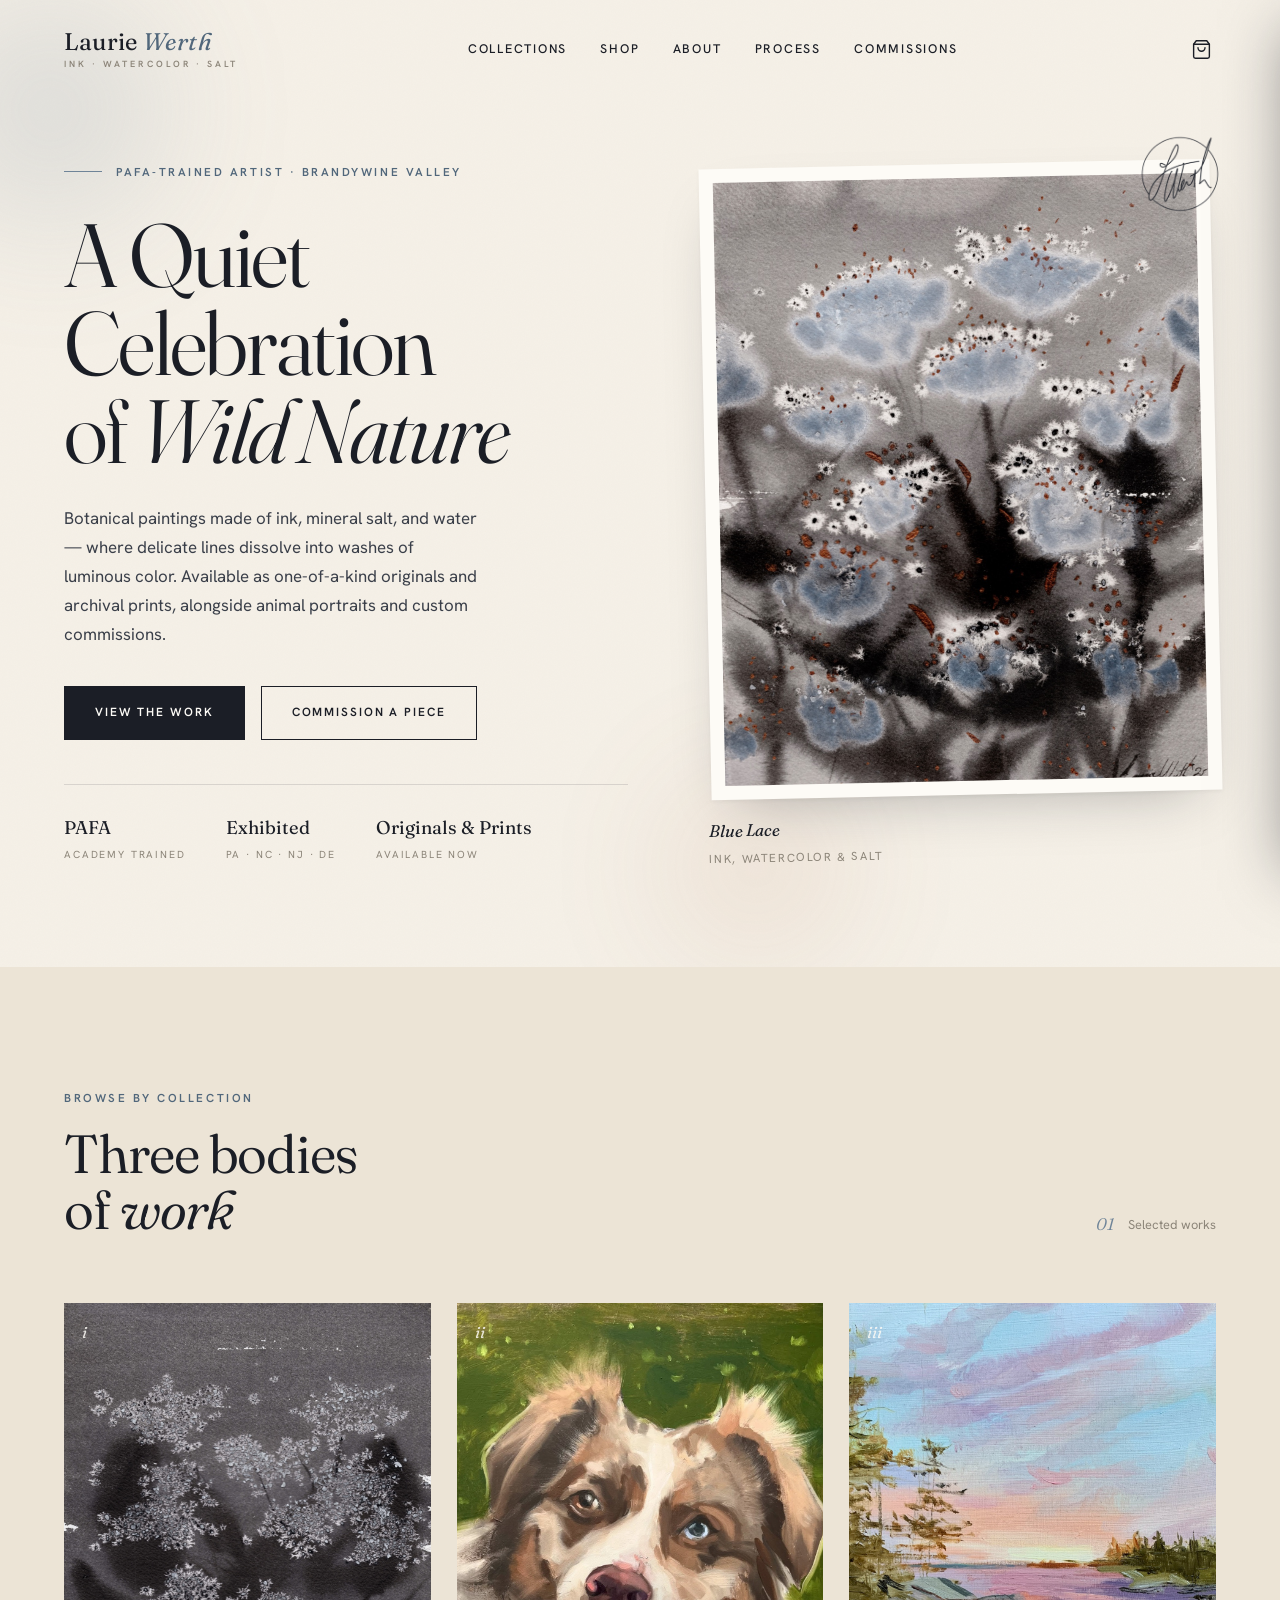
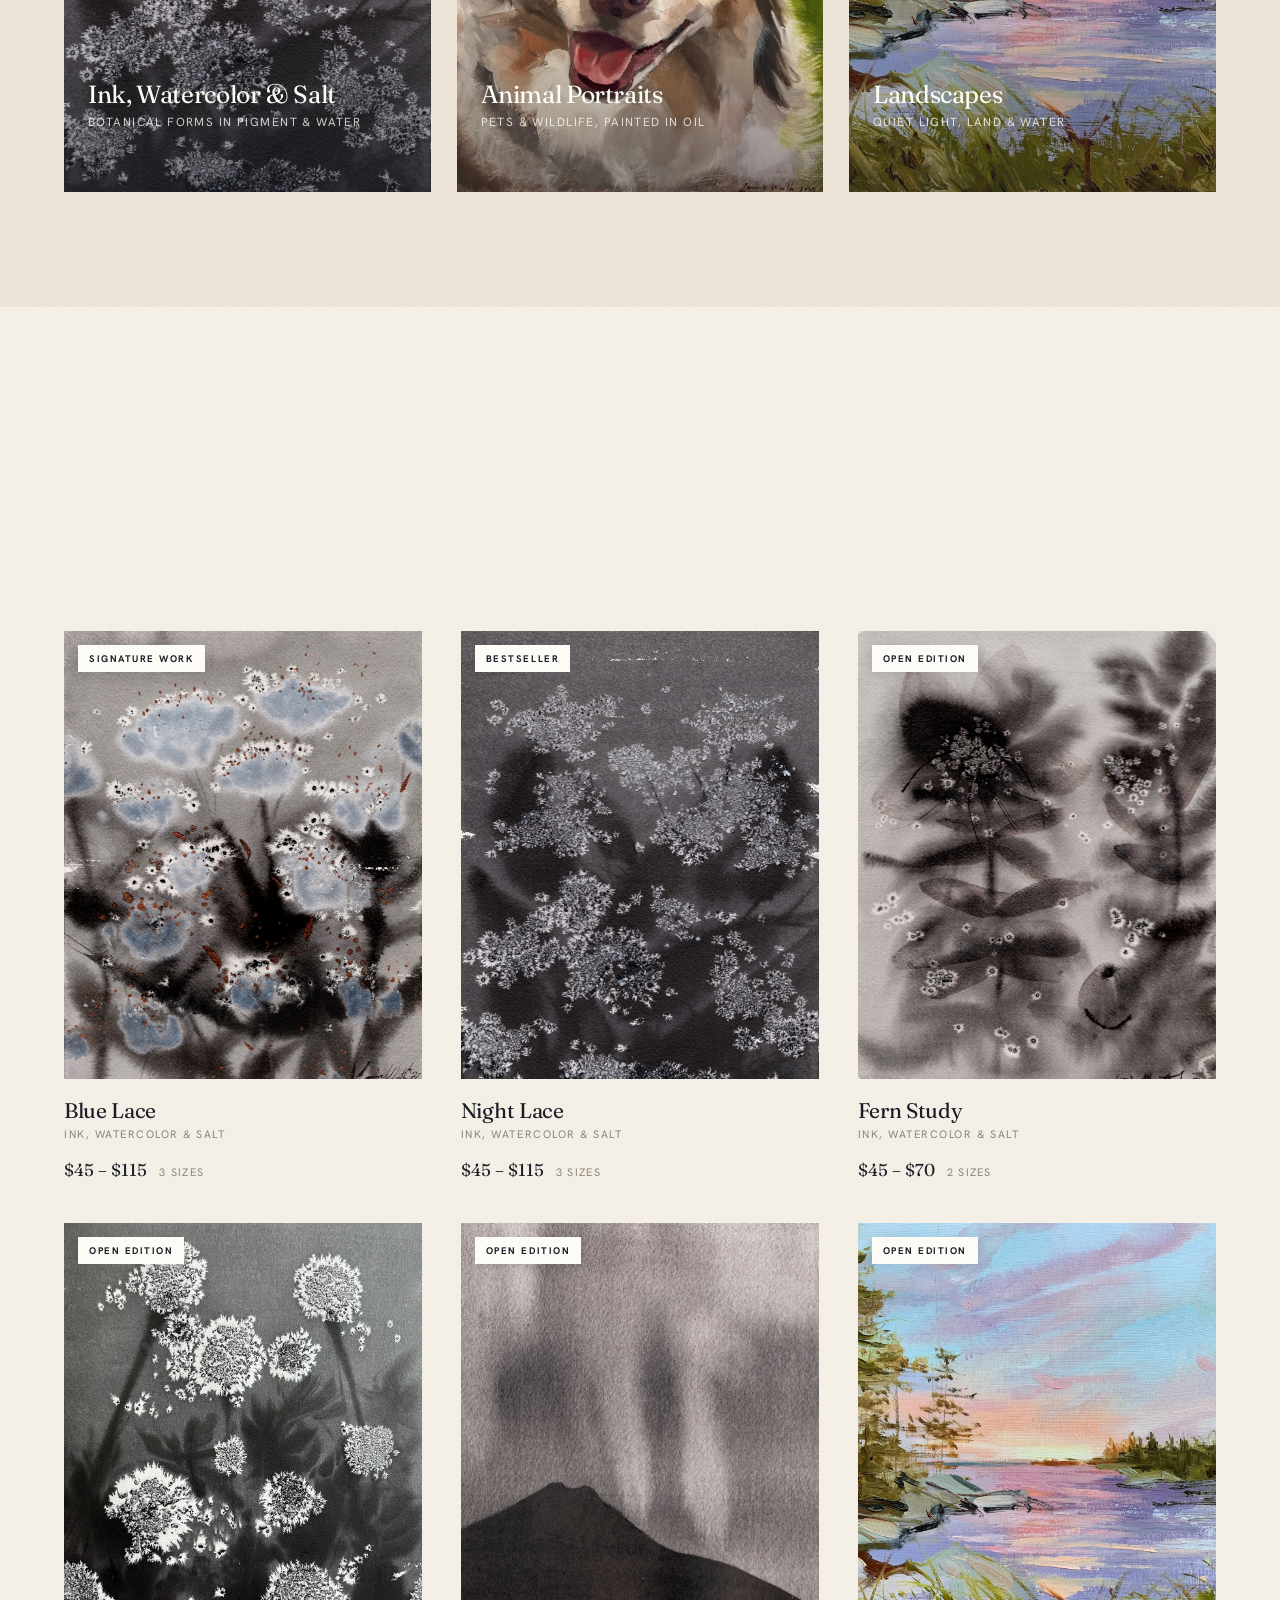
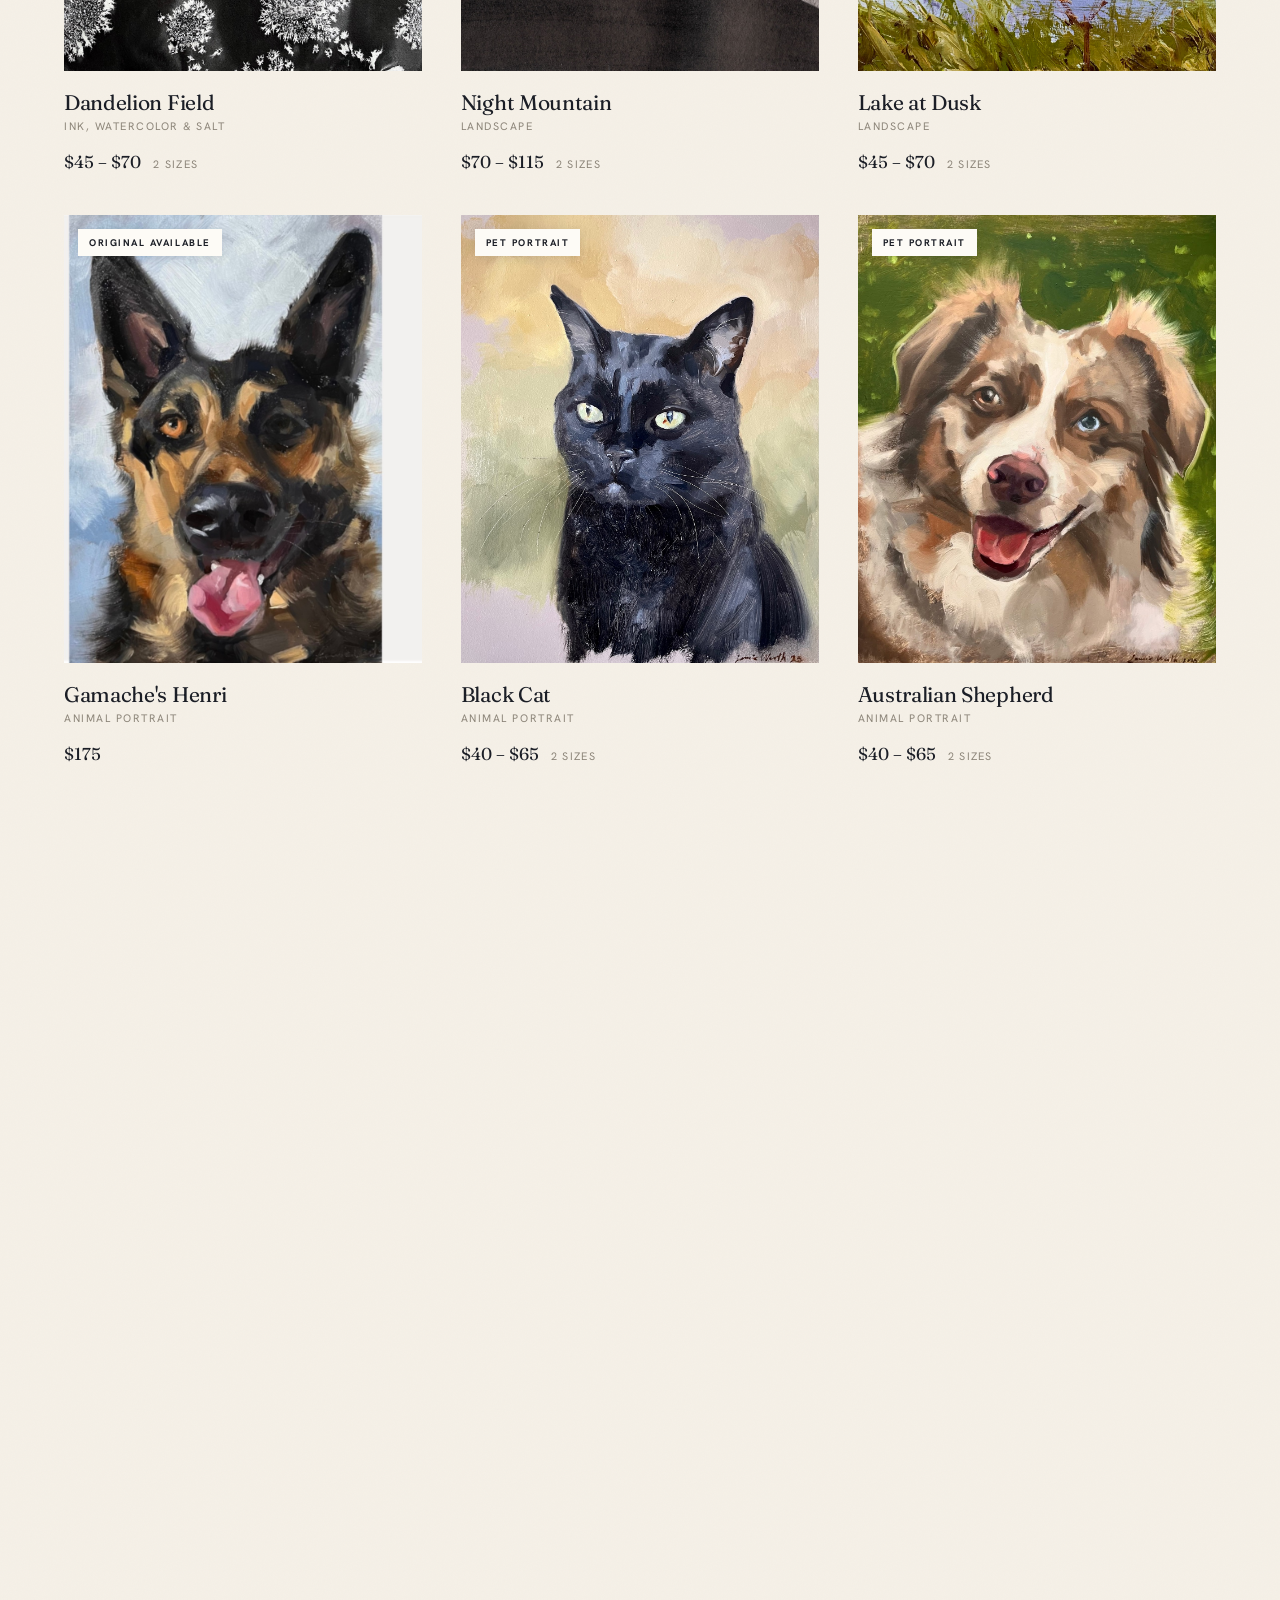
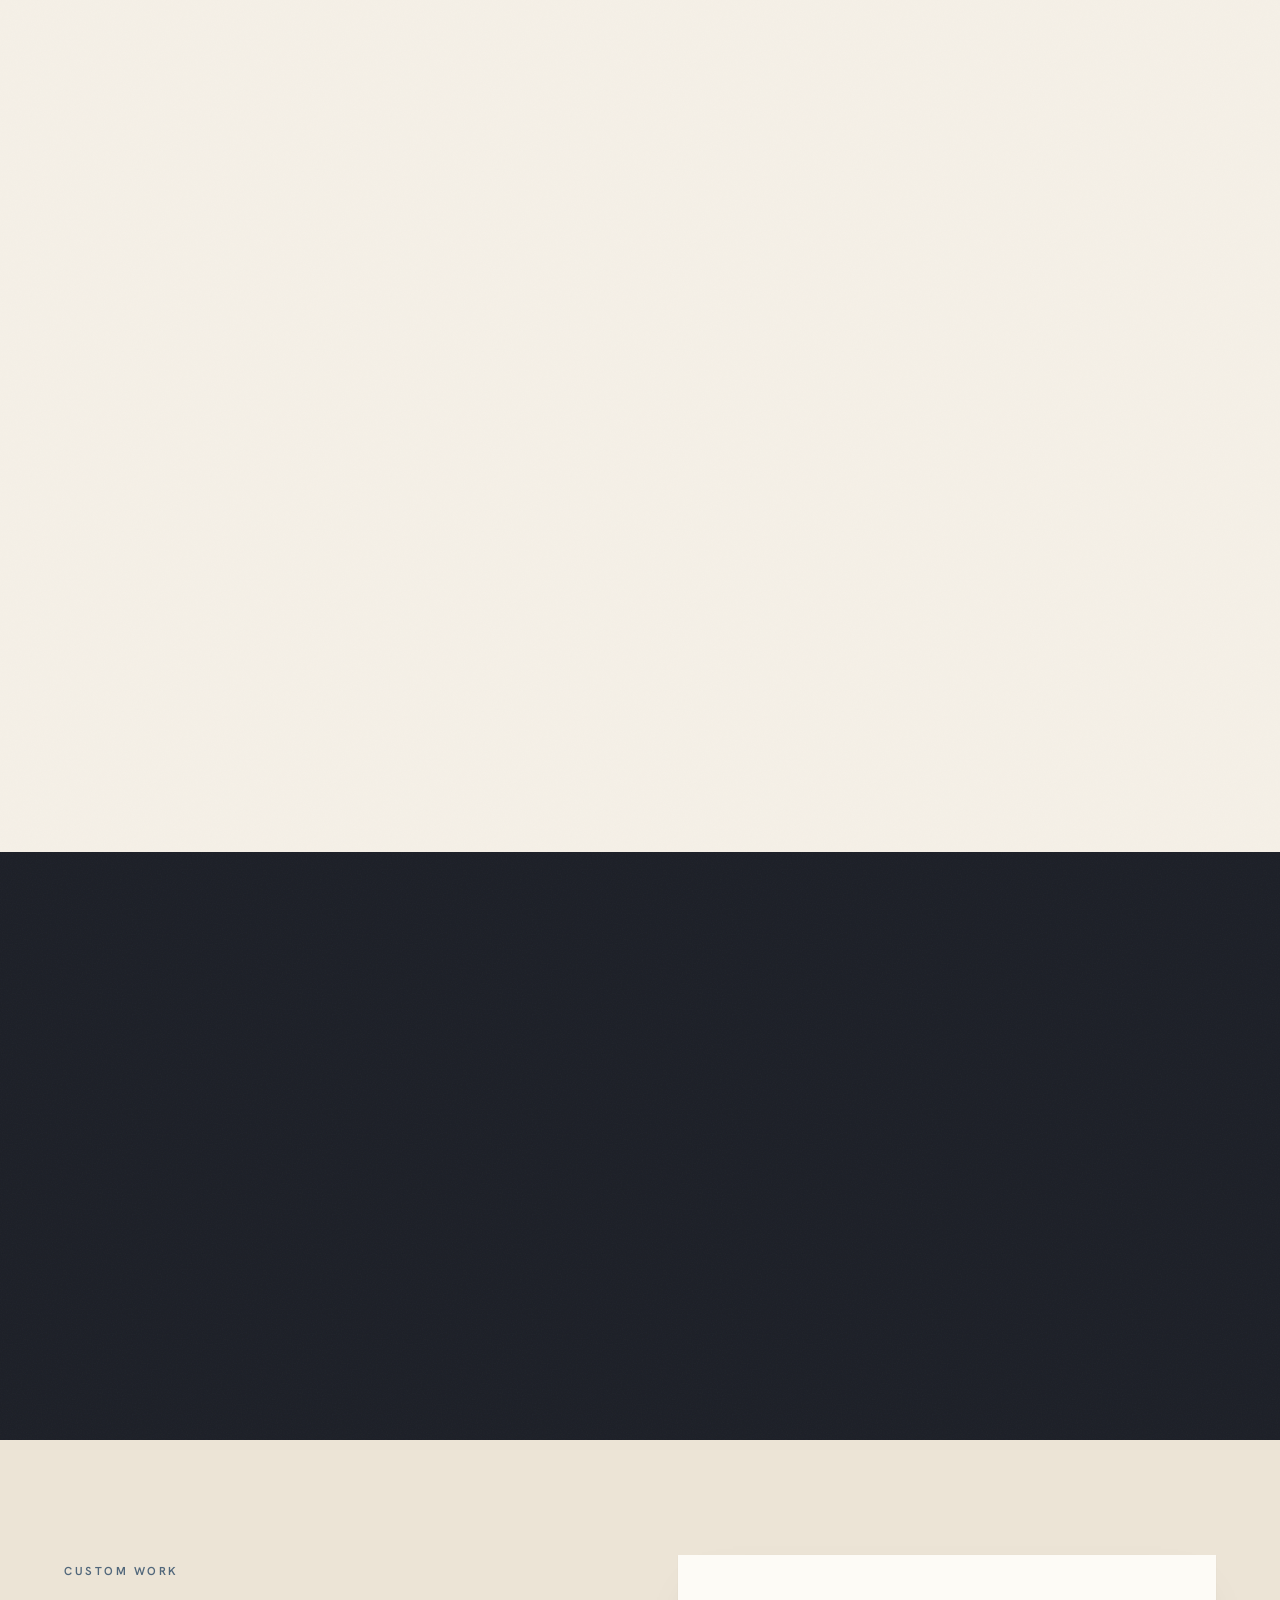
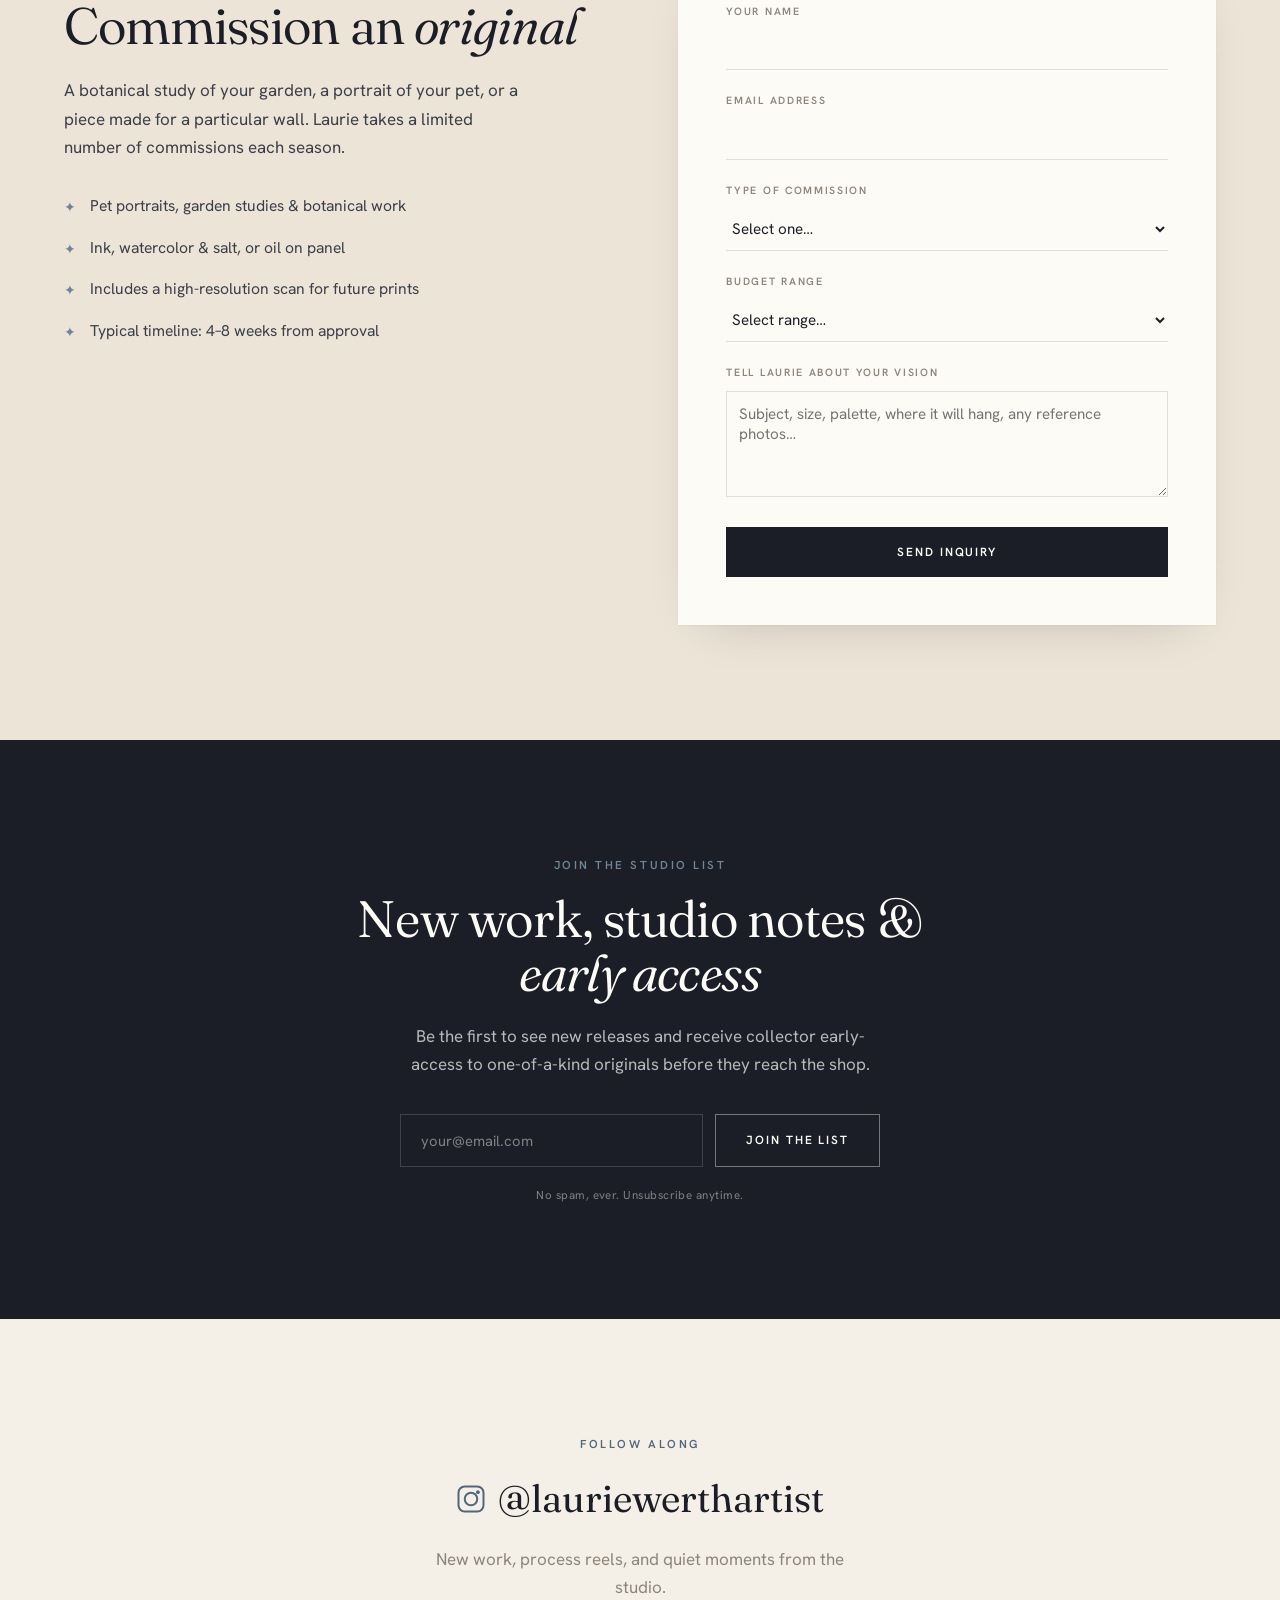
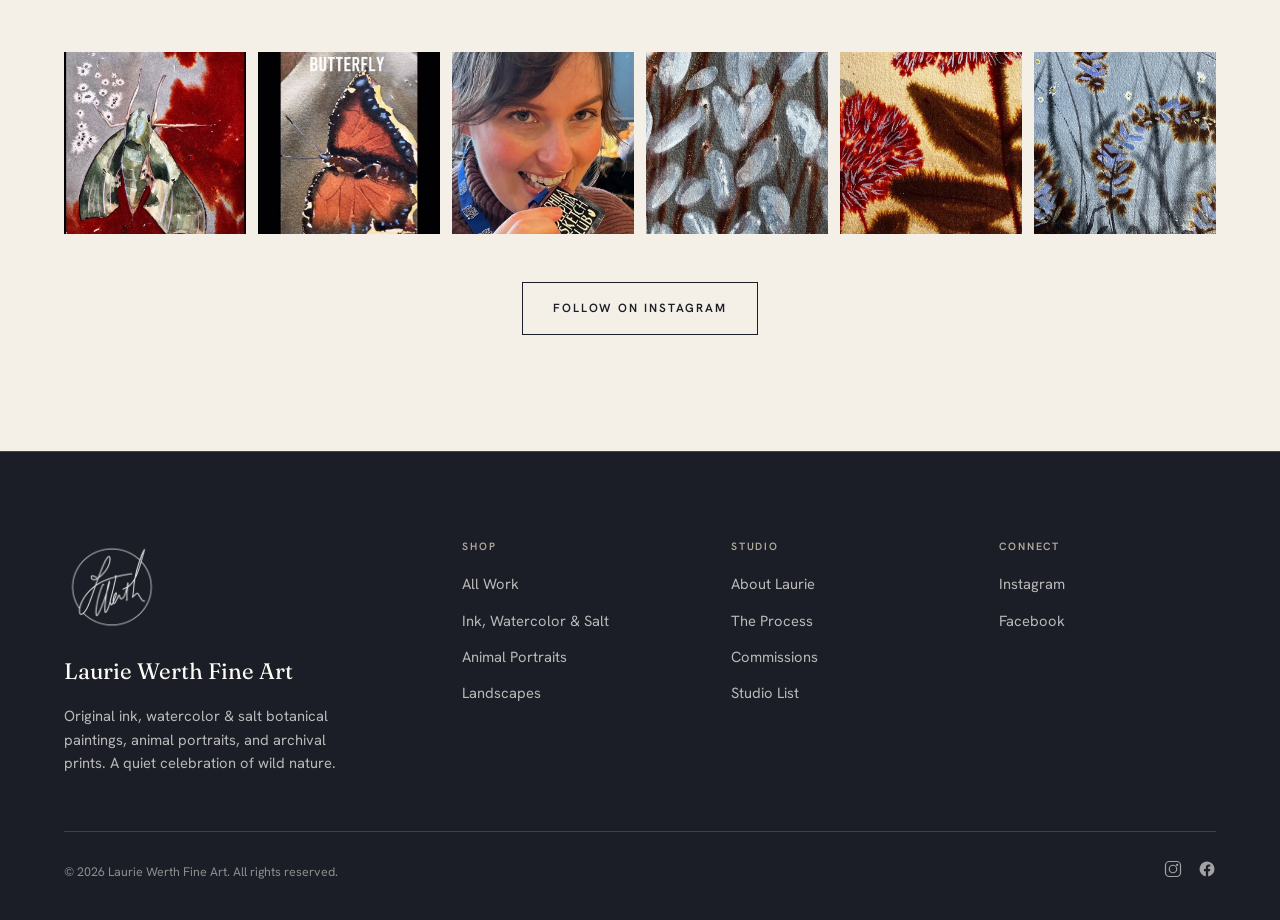
==== commit 03bdcdfc: "Add Instagram feed section below the studio list - On-brand 6-up grid of Laurie's latest posts under" ====
--- a/index.html
+++ b/index.html
@@ -364,6 +364,50 @@
       </div>
     </section>
 
+
+    <!-- ═══ Instagram ═══ -->
+    <section class="section instagram" id="instagram">
+      <div class="container">
+        <div class="instagram__head reveal">
+          <span class="eyebrow">Follow Along</span>
+          <a class="instagram__handle link-grow" href="https://www.instagram.com/lauriewerthartist/" target="_blank" rel="noopener">
+            <svg viewBox="0 0 24 24" fill="none" stroke="currentColor" stroke-width="1.6"><rect x="2" y="2" width="20" height="20" rx="5"/><circle cx="12" cy="12" r="5"/><circle cx="17.5" cy="6.5" r="1.5" fill="currentColor" stroke="none"/></svg>
+            @lauriewerthartist
+          </a>
+          <p class="instagram__sub">New work, process reels, and quiet moments from the studio.</p>
+        </div>
+        <div class="instagram__grid">
+          <a class="ig-tile reveal reveal--delay-1" href="https://www.instagram.com/reel/DZgOXR-uIJu/" target="_blank" rel="noopener" aria-label="View this post on Instagram">
+            <img src="assets/instagram/ig-1.jpg" alt="Watercolor moth study — recent post by Laurie Werth" width="600" height="600" loading="lazy">
+            <span class="ig-tile__overlay" aria-hidden="true"><svg viewBox="0 0 24 24" fill="none" stroke="currentColor" stroke-width="1.6"><rect x="2" y="2" width="20" height="20" rx="5"/><circle cx="12" cy="12" r="5"/><circle cx="17.5" cy="6.5" r="1.5" fill="currentColor" stroke="none"/></svg></span>
+          </a>
+          <a class="ig-tile reveal reveal--delay-2" href="https://www.instagram.com/reel/DZVNPbdAdCO/" target="_blank" rel="noopener" aria-label="View this post on Instagram">
+            <img src="assets/instagram/ig-2.jpg" alt="Butterfly watercolor study — recent post by Laurie Werth" width="600" height="600" loading="lazy">
+            <span class="ig-tile__overlay" aria-hidden="true"><svg viewBox="0 0 24 24" fill="none" stroke="currentColor" stroke-width="1.6"><rect x="2" y="2" width="20" height="20" rx="5"/><circle cx="12" cy="12" r="5"/><circle cx="17.5" cy="6.5" r="1.5" fill="currentColor" stroke="none"/></svg></span>
+          </a>
+          <a class="ig-tile reveal reveal--delay-3" href="https://www.instagram.com/p/DV7WaAujHmN/" target="_blank" rel="noopener" aria-label="View this post on Instagram">
+            <img src="assets/instagram/ig-3.jpg" alt="Laurie Werth winning Best in Show at the Philadelphia Sketch Club" width="600" height="600" loading="lazy">
+            <span class="ig-tile__overlay" aria-hidden="true"><svg viewBox="0 0 24 24" fill="none" stroke="currentColor" stroke-width="1.6"><rect x="2" y="2" width="20" height="20" rx="5"/><circle cx="12" cy="12" r="5"/><circle cx="17.5" cy="6.5" r="1.5" fill="currentColor" stroke="none"/></svg></span>
+          </a>
+          <a class="ig-tile reveal reveal--delay-4" href="https://www.instagram.com/reel/DTa1n4ZiTbW/" target="_blank" rel="noopener" aria-label="View this post on Instagram">
+            <img src="assets/instagram/ig-4.jpg" alt="Pussy willow study in ink and salt — recent post by Laurie Werth" width="600" height="600" loading="lazy">
+            <span class="ig-tile__overlay" aria-hidden="true"><svg viewBox="0 0 24 24" fill="none" stroke="currentColor" stroke-width="1.6"><rect x="2" y="2" width="20" height="20" rx="5"/><circle cx="12" cy="12" r="5"/><circle cx="17.5" cy="6.5" r="1.5" fill="currentColor" stroke="none"/></svg></span>
+          </a>
+          <a class="ig-tile reveal reveal--delay-1" href="https://www.instagram.com/reel/DTTIhGwCfUD/" target="_blank" rel="noopener" aria-label="View this post on Instagram">
+            <img src="assets/instagram/ig-5.jpg" alt="Autumn sedum botanical study — recent post by Laurie Werth" width="600" height="600" loading="lazy">
+            <span class="ig-tile__overlay" aria-hidden="true"><svg viewBox="0 0 24 24" fill="none" stroke="currentColor" stroke-width="1.6"><rect x="2" y="2" width="20" height="20" rx="5"/><circle cx="12" cy="12" r="5"/><circle cx="17.5" cy="6.5" r="1.5" fill="currentColor" stroke="none"/></svg></span>
+          </a>
+          <a class="ig-tile reveal reveal--delay-2" href="https://www.instagram.com/reel/DTN2dehAGqW/" target="_blank" rel="noopener" aria-label="View this post on Instagram">
+            <img src="assets/instagram/ig-6.jpg" alt="Lavender study in ink, salt and watercolor — recent post by Laurie Werth" width="600" height="600" loading="lazy">
+            <span class="ig-tile__overlay" aria-hidden="true"><svg viewBox="0 0 24 24" fill="none" stroke="currentColor" stroke-width="1.6"><rect x="2" y="2" width="20" height="20" rx="5"/><circle cx="12" cy="12" r="5"/><circle cx="17.5" cy="6.5" r="1.5" fill="currentColor" stroke="none"/></svg></span>
+          </a>
+        </div>
+        <div class="instagram__cta reveal">
+          <a class="btn btn--outline" href="https://www.instagram.com/lauriewerthartist/" target="_blank" rel="noopener">Follow on Instagram</a>
+        </div>
+      </div>
+    </section>
+
   </main>
 
 
--- a/styles.css
+++ b/styles.css
@@ -478,6 +478,34 @@
 .signup__input::placeholder { color: rgba(253,251,246,0.45); }
 .signup__input:focus { outline: none; border-color: var(--slate); }
 .signup__note { font-size: 0.72rem; color: rgba(253,251,246,0.45); margin-top: 18px; letter-spacing: 0.04em; }
+
+/* ═══ Instagram ════════════════════════════════════════════ */
+.instagram { background: var(--paper); text-align: center; }
+.instagram__head { display: flex; flex-direction: column; align-items: center; gap: 14px; margin-bottom: clamp(34px, 4vw, 54px); }
+.instagram__head .eyebrow { color: var(--slate-deep); }
+.instagram__handle {
+  display: inline-flex; align-items: center; gap: 12px;
+  font-family: var(--font-display); font-weight: 380; color: var(--ink);
+  font-size: clamp(1.7rem, 3vw, 2.5rem); position: relative;
+}
+.instagram__handle svg { width: clamp(24px, 3vw, 30px); height: clamp(24px, 3vw, 30px); color: var(--slate-deep); }
+.instagram__sub { color: var(--stone); max-width: 44ch; }
+
+.instagram__grid { display: grid; grid-template-columns: repeat(6, 1fr); gap: 12px; }
+.ig-tile { position: relative; display: block; overflow: hidden; aspect-ratio: 1; background: var(--paper-warm); }
+.ig-tile img { width: 100%; height: 100%; object-fit: cover; transition: transform 0.95s var(--ease); }
+.ig-tile:hover img { transform: scale(1.08); }
+.ig-tile__overlay {
+  position: absolute; inset: 0; display: flex; align-items: center; justify-content: center;
+  background: rgba(27, 30, 38, 0); transition: background 0.45s var(--ease);
+}
+.ig-tile:hover .ig-tile__overlay { background: rgba(27, 30, 38, 0.44); }
+.ig-tile__overlay svg {
+  width: 26px; height: 26px; color: var(--salt);
+  opacity: 0; transform: scale(0.82); transition: opacity 0.45s var(--ease), transform 0.45s var(--ease);
+}
+.ig-tile:hover .ig-tile__overlay svg { opacity: 1; transform: scale(1); }
+.instagram__cta { margin-top: clamp(32px, 4vw, 48px); }
 
 /* ═══ Footer ═══════════════════════════════════════════════ */
 .footer { background: var(--ink); color: rgba(253,251,246,0.7); padding-top: clamp(60px, 7vw, 100px); padding-bottom: 36px; border-top: 1px solid var(--line-light); }
@@ -622,16 +650,27 @@
 }
 
 @media (max-width: 768px) {
+  /* No backdrop-filter on mobile: a filtered ancestor becomes the containing
+     block for position:fixed children, which would trap the full-screen menu
+     inside the header box once the page is scrolled. Use a solid header bg. */
+  .header--scrolled {
+    backdrop-filter: none;
+    -webkit-backdrop-filter: none;
+    background: rgba(245, 240, 231, 0.97);
+  }
   .header__nav {
     position: fixed; inset: 0; z-index: 99;
     background: var(--paper); flex-direction: column; justify-content: center;
     gap: 28px; transform: translateX(100%); transition: transform 0.5s var(--ease);
   }
   .header__nav.header__nav--mobile { transform: translateX(0); }
+  /* Keep the logo + close button above the full-screen menu overlay */
+  .header__logo, .header__actions { position: relative; z-index: 100; }
   .header__link { font-size: 1.1rem; }
   .header__mobile-toggle { display: flex; }
   .collections__grid { grid-template-columns: 1fr; gap: 16px; }
   .shop__grid { grid-template-columns: repeat(2, 1fr); gap: 20px; }
+  .instagram__grid { grid-template-columns: repeat(3, 1fr); gap: 8px; }
   .shop__head { flex-direction: column; align-items: flex-start; gap: 24px; }
   .section-head { flex-direction: column; align-items: flex-start; gap: 18px; }
   .modal__inner { grid-template-columns: 1fr; }
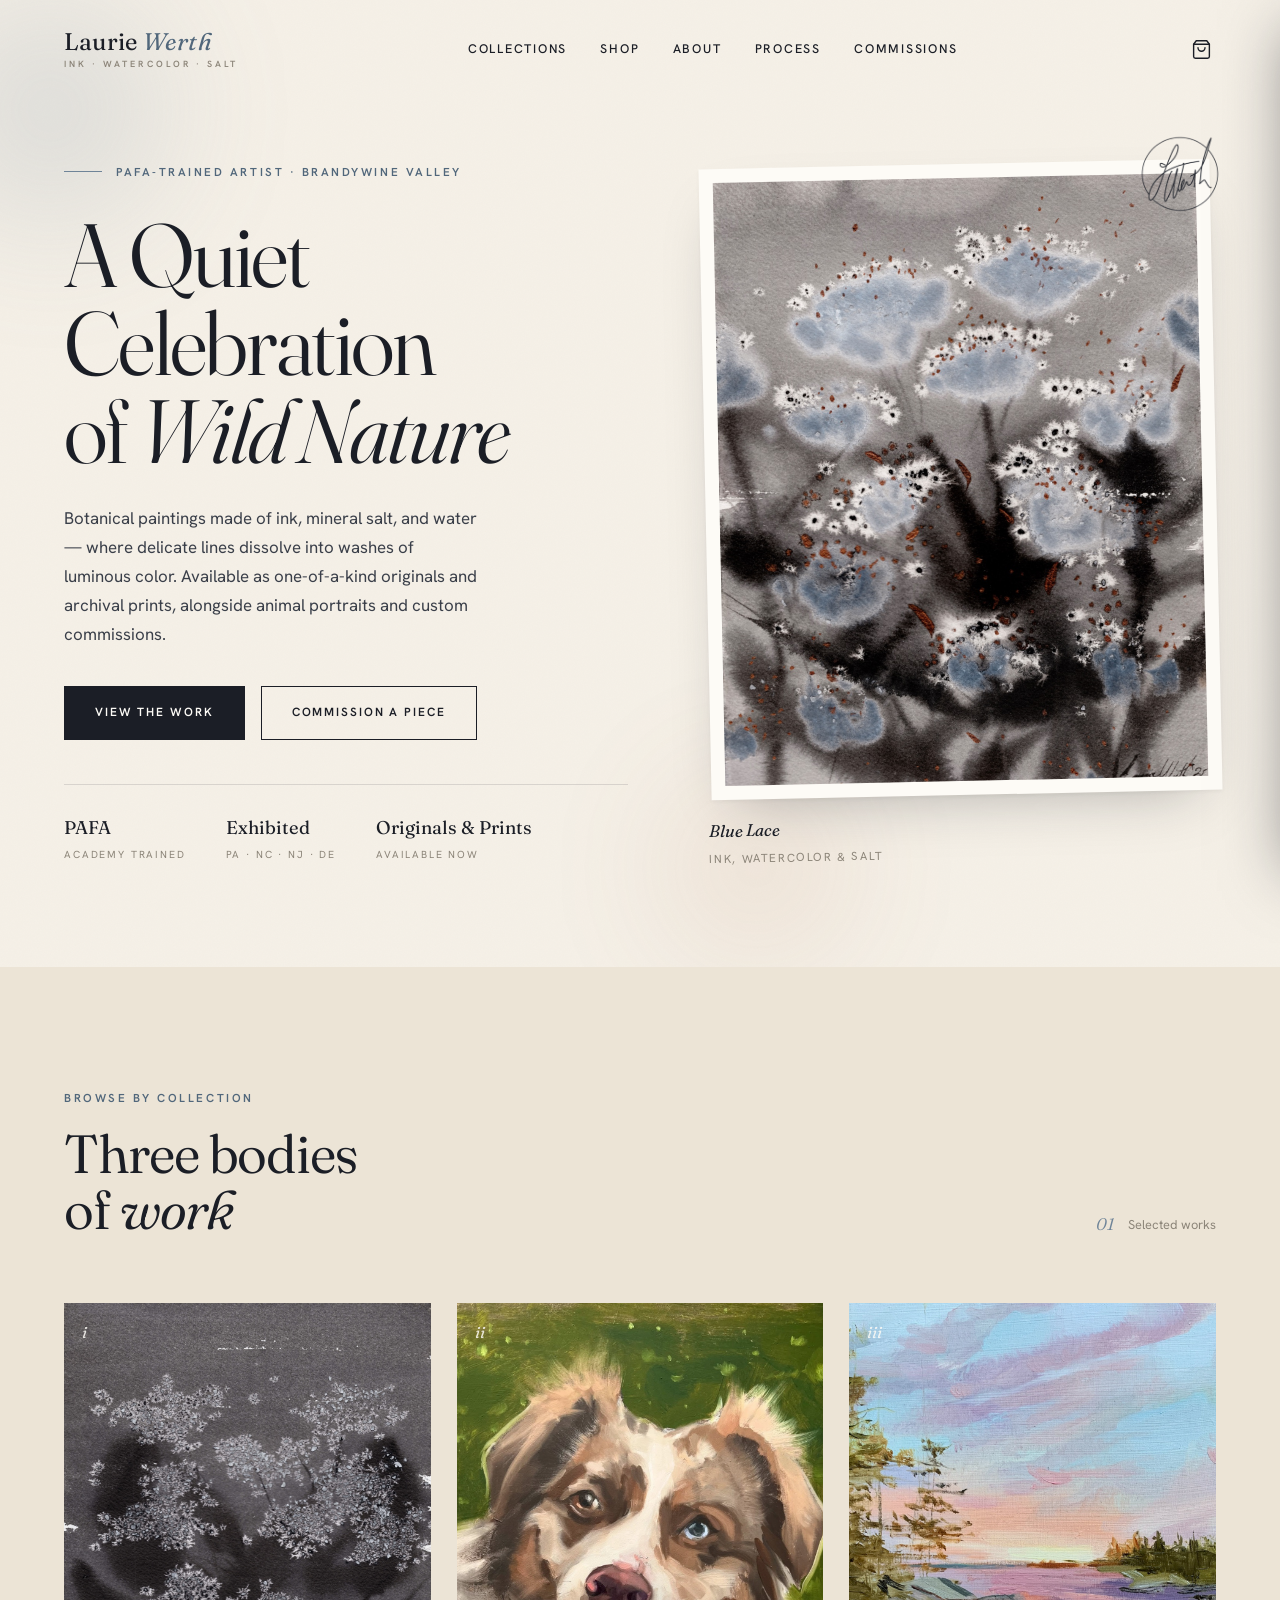
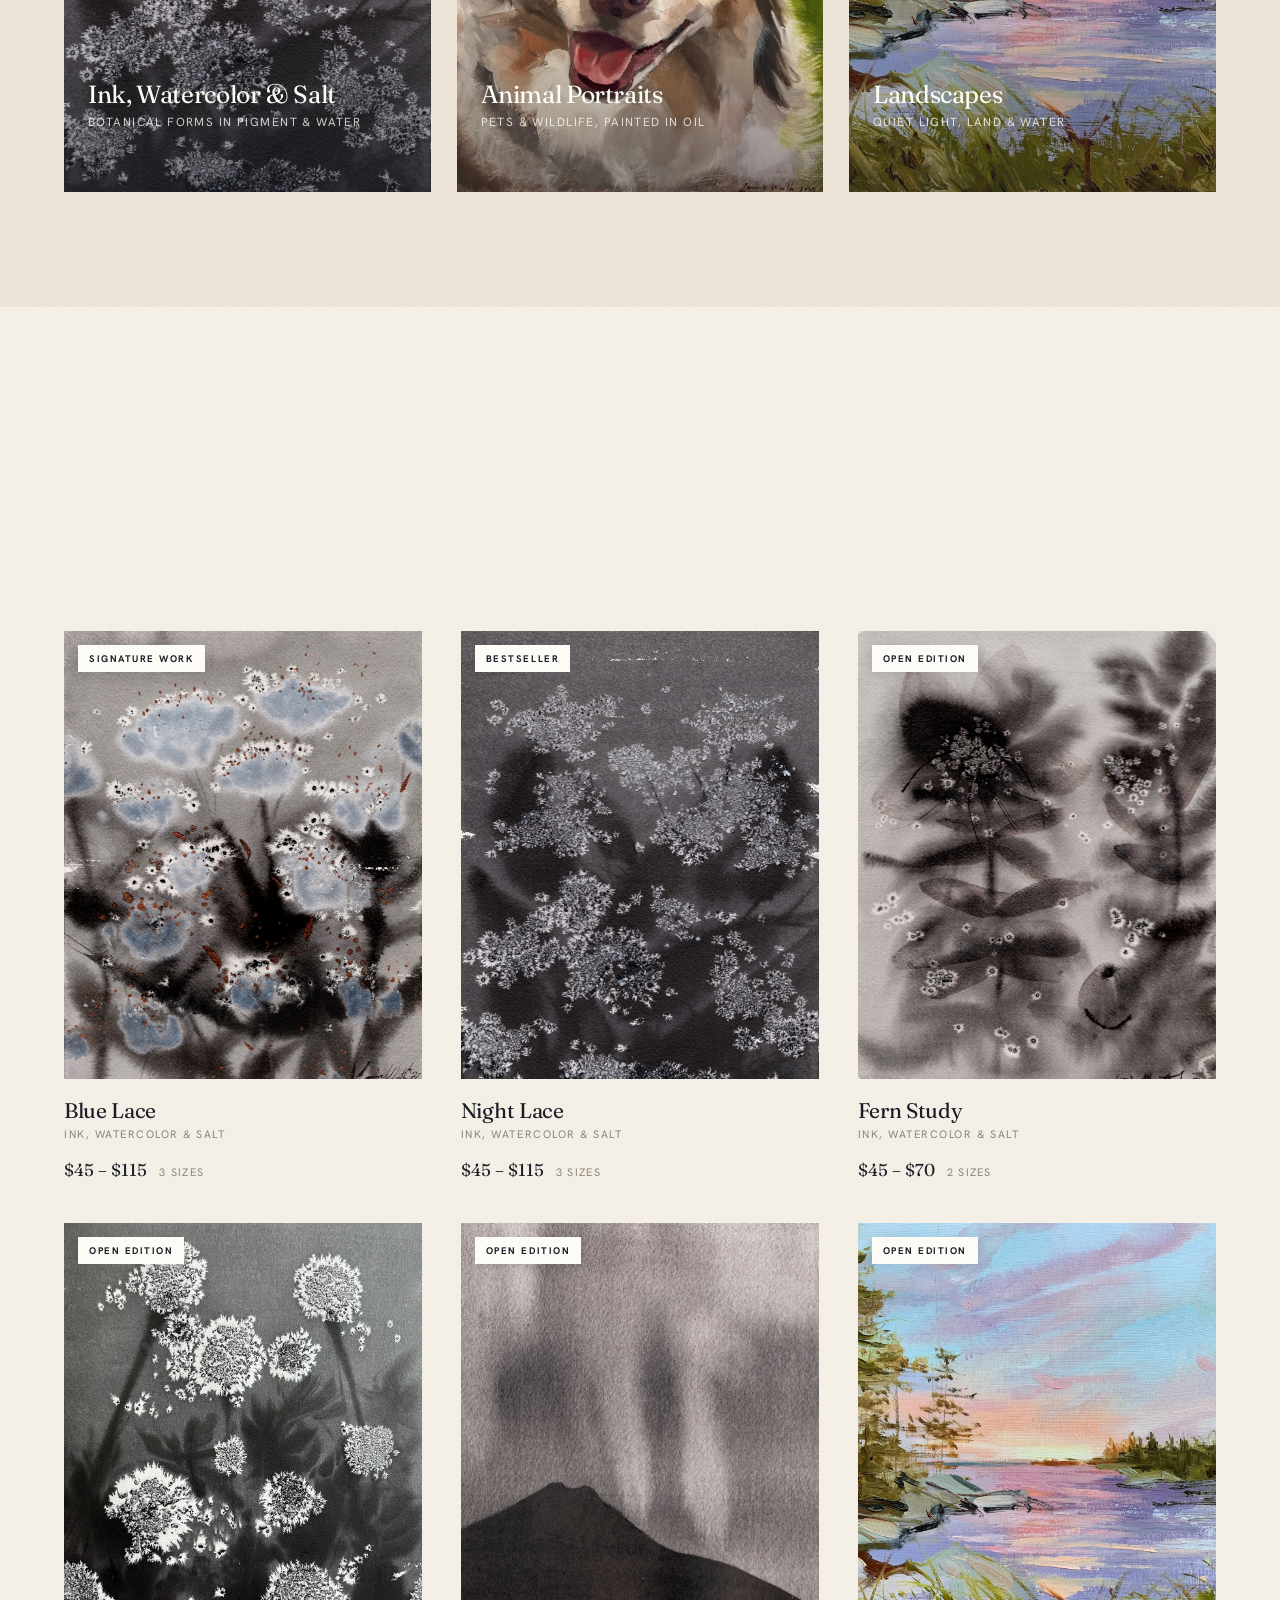
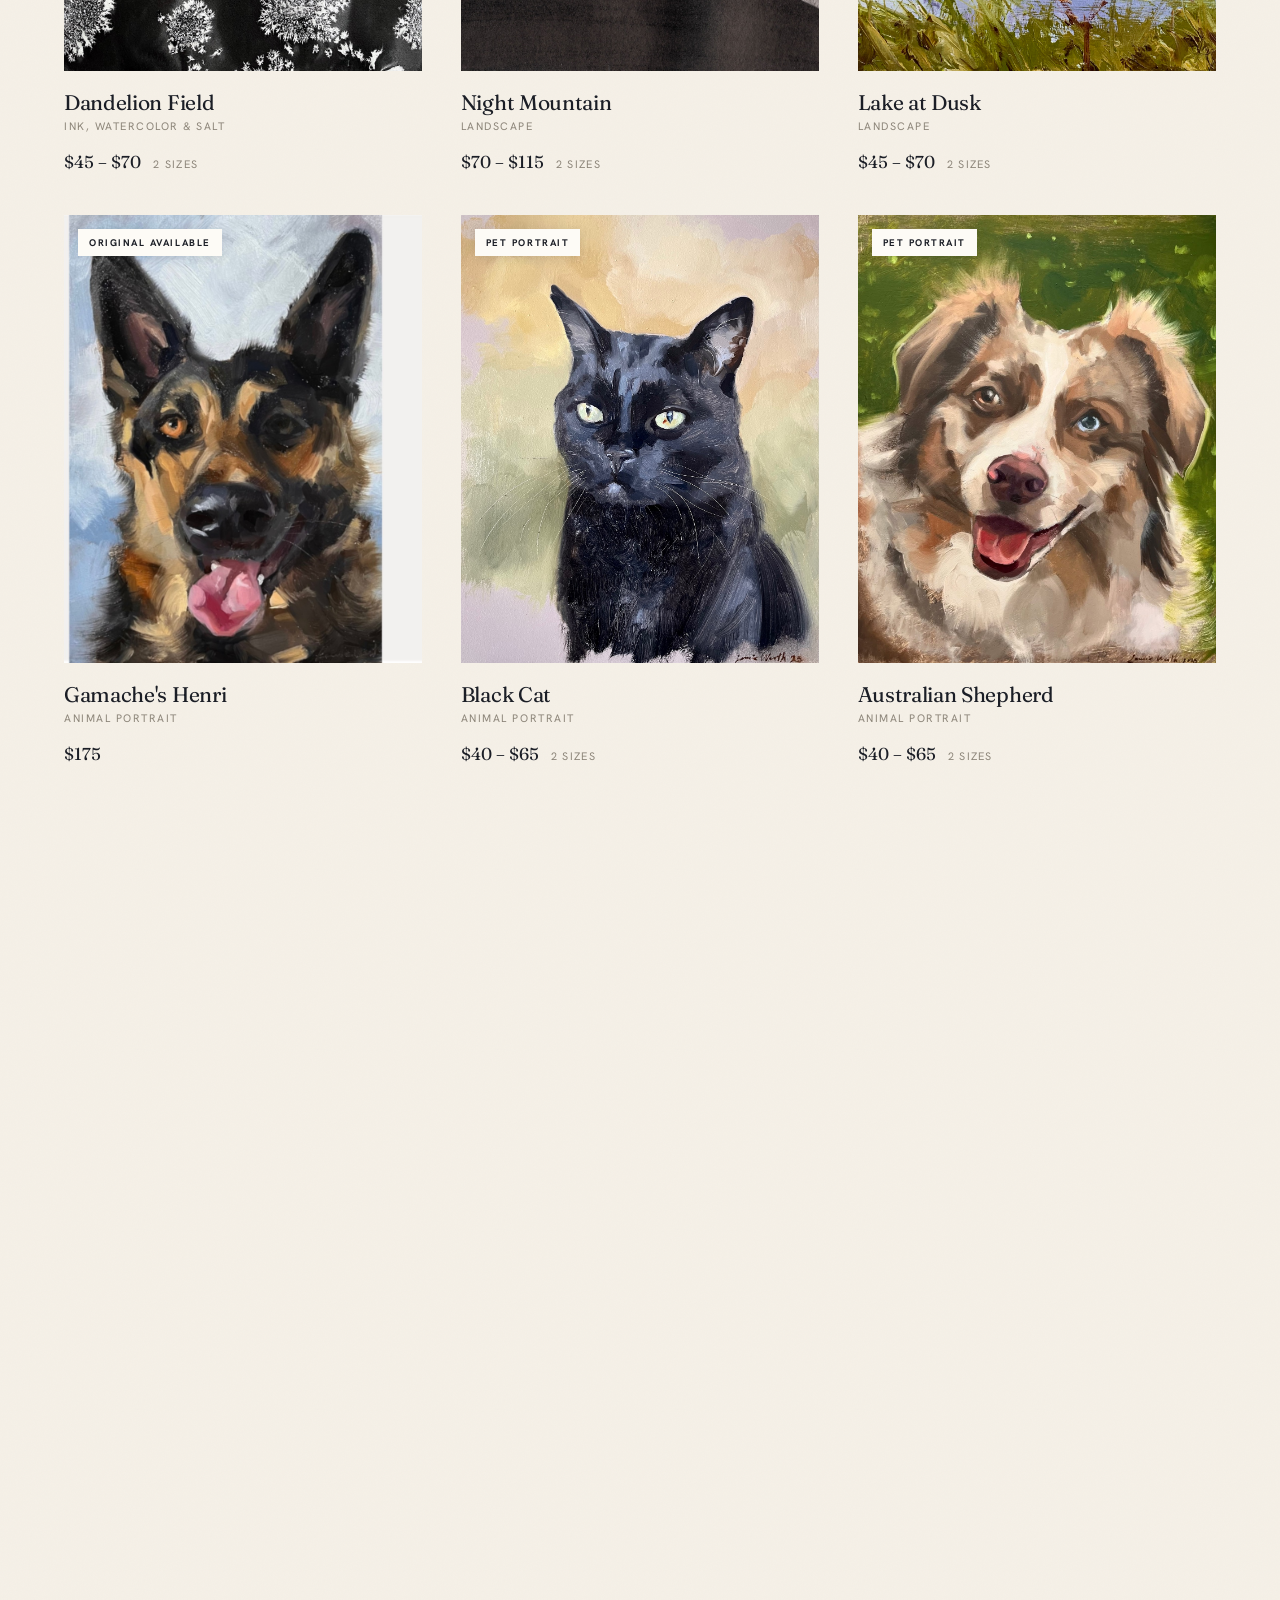
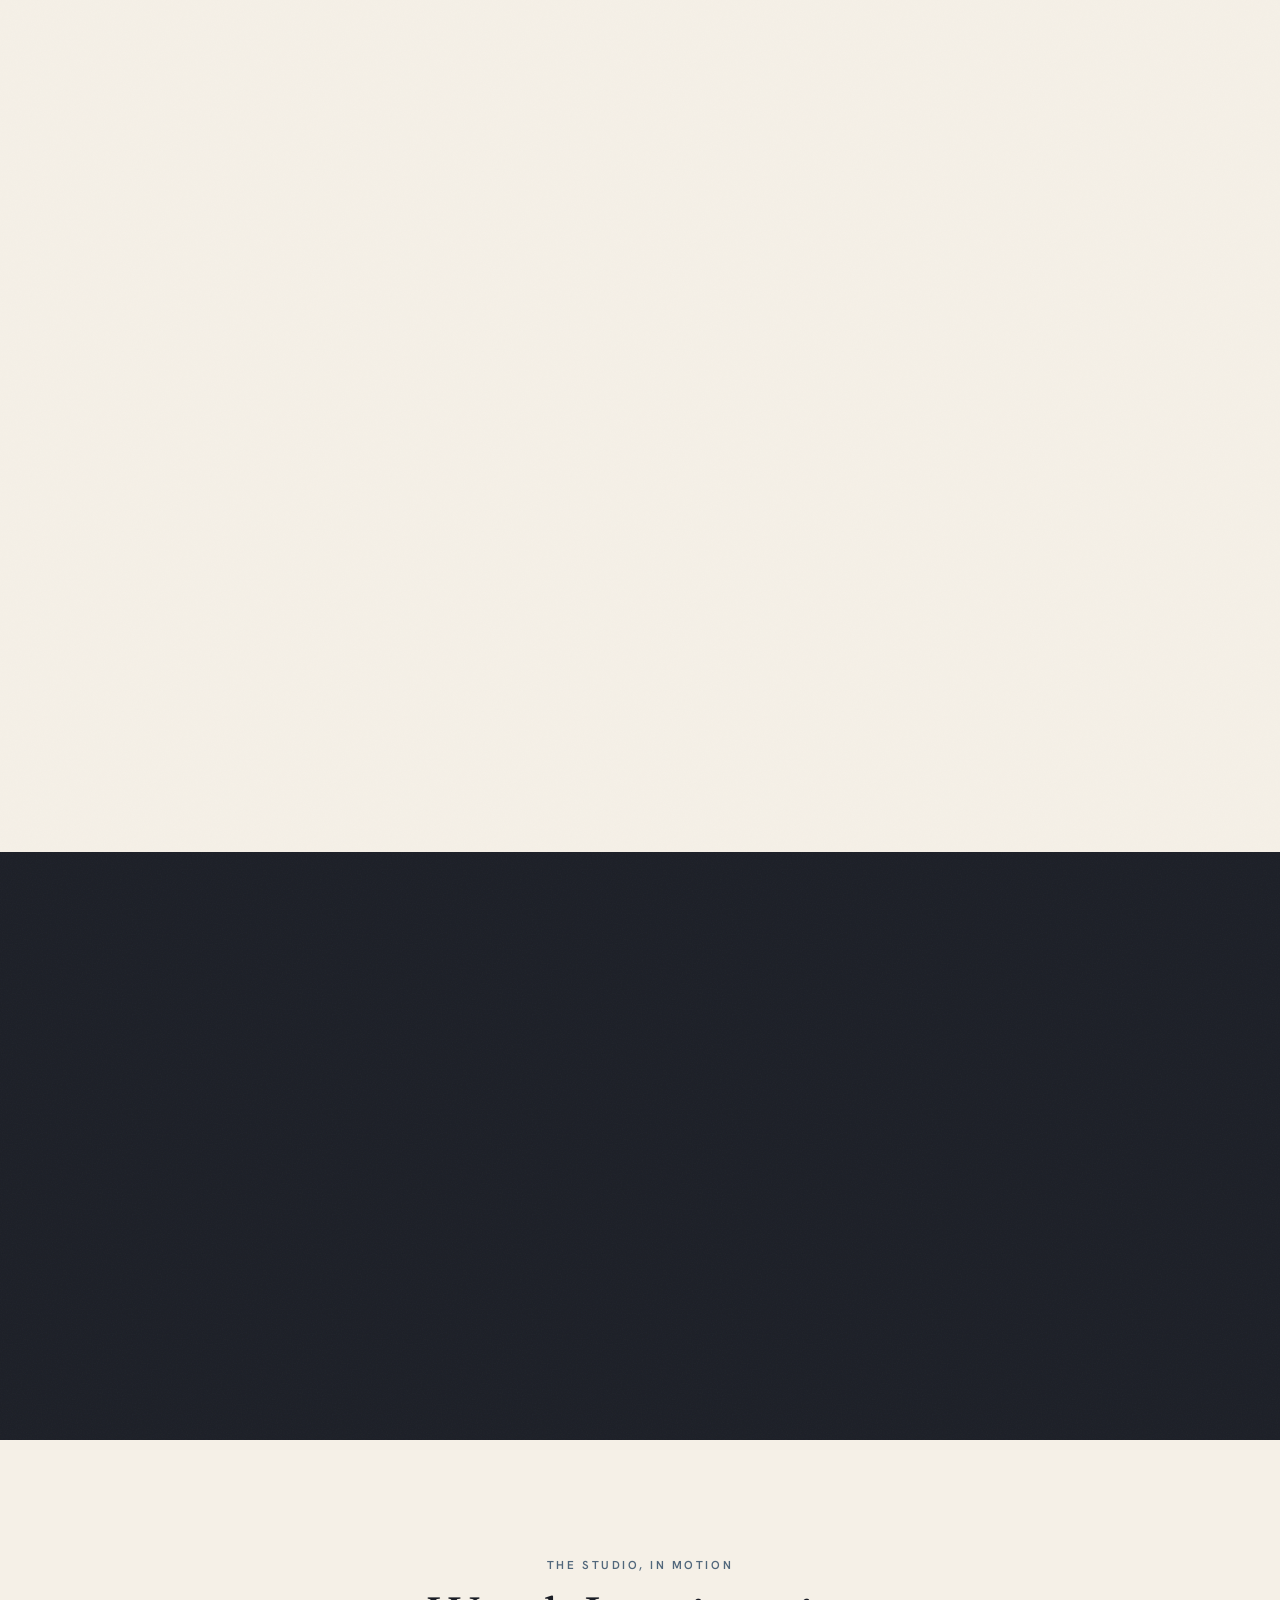
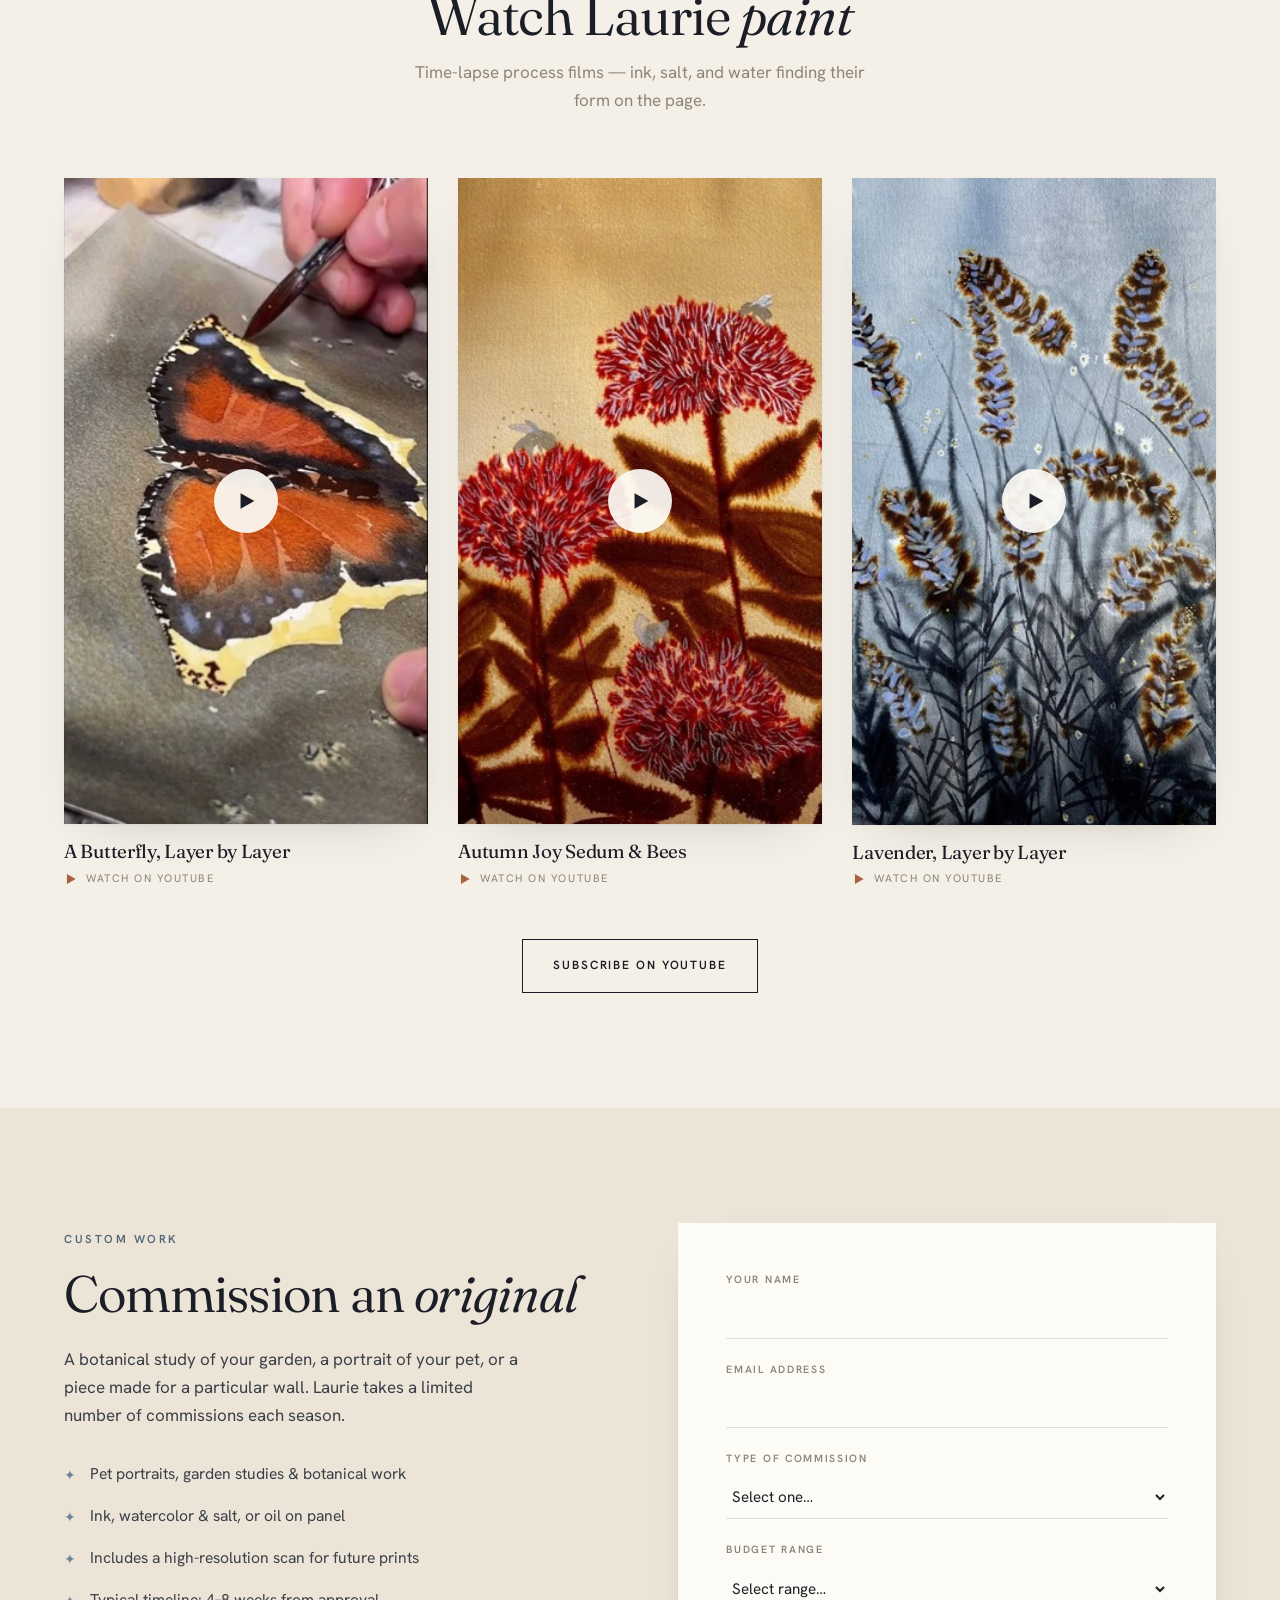
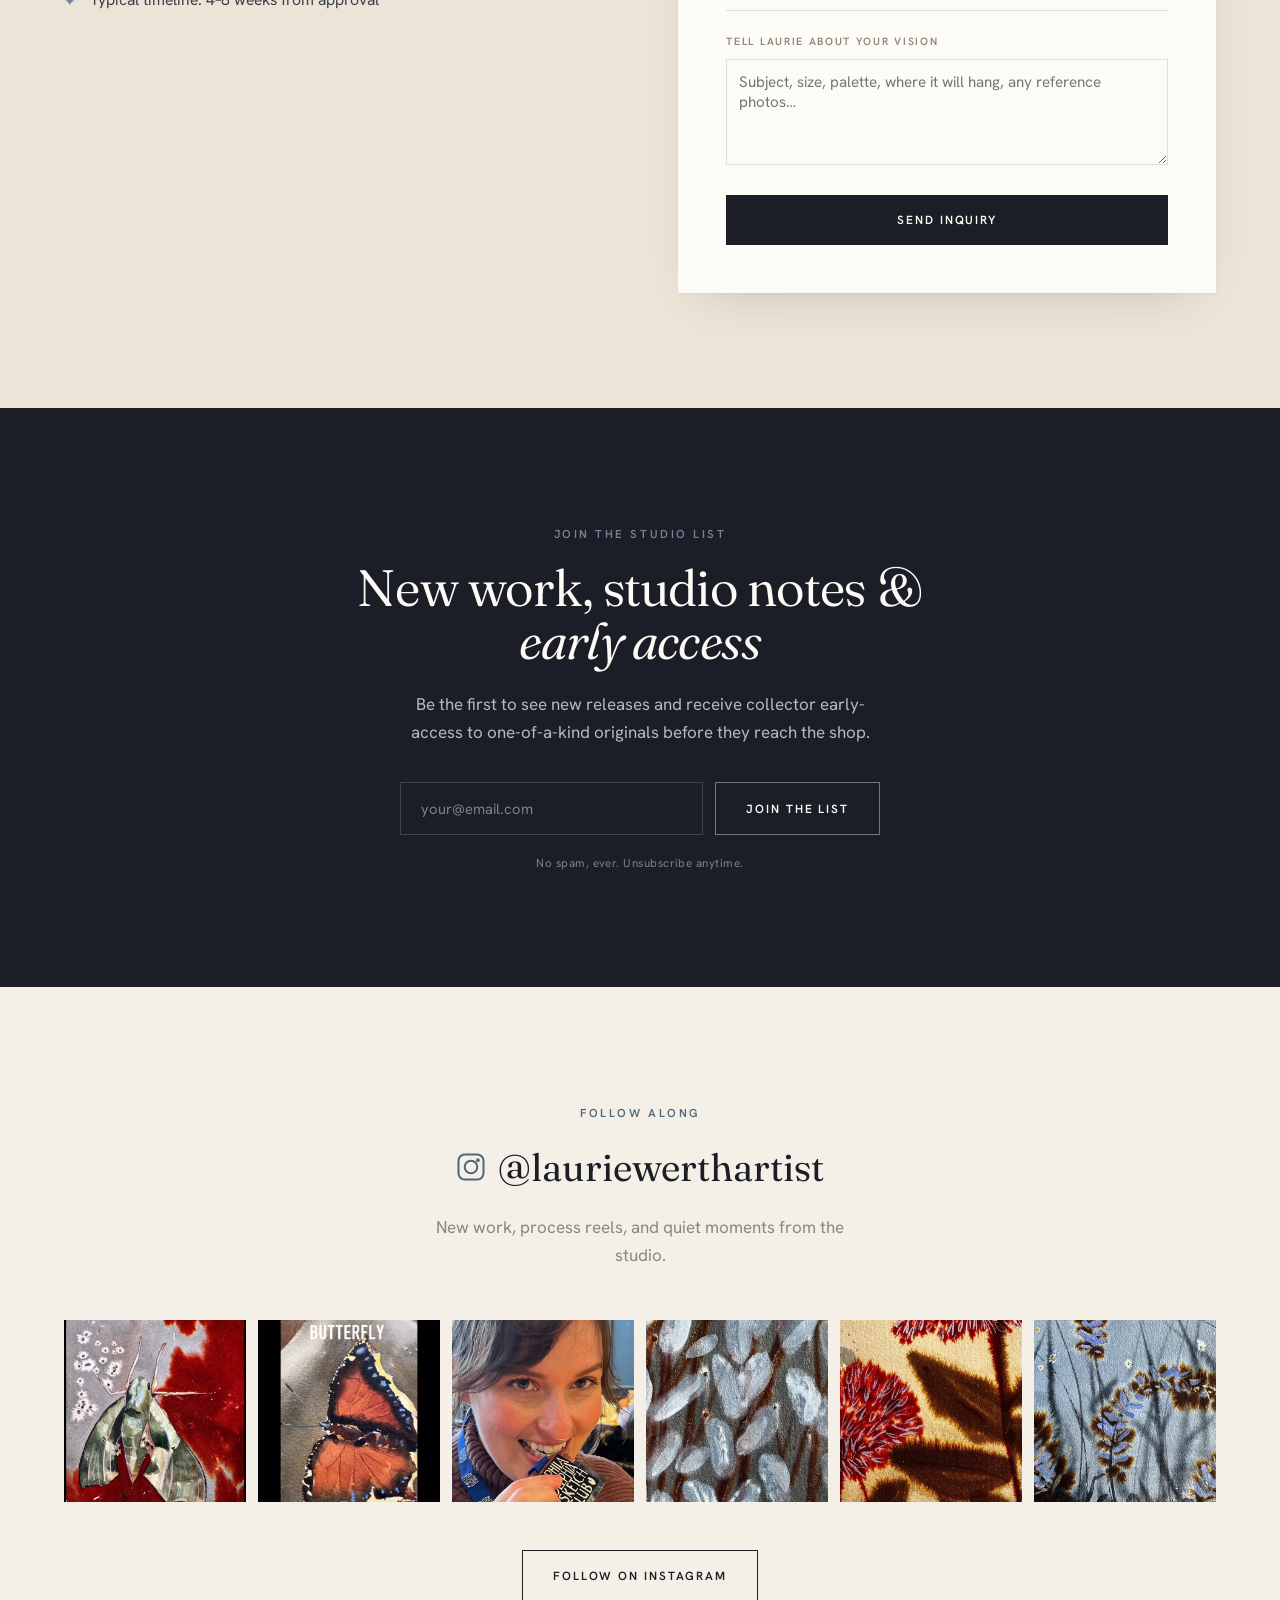
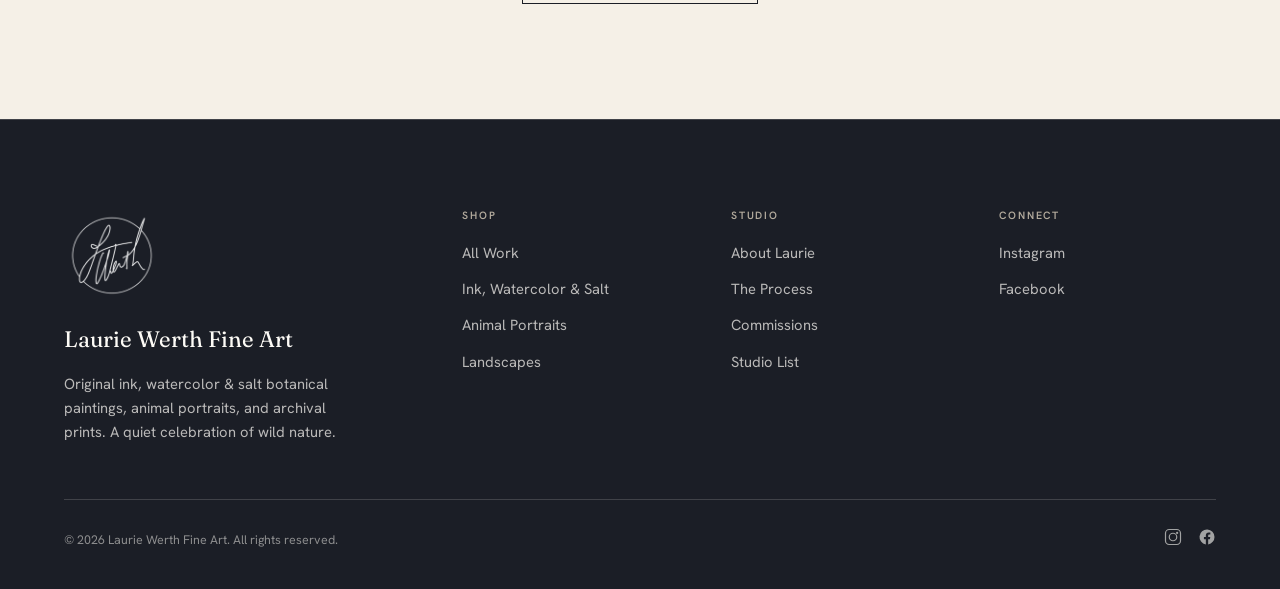
==== commit 214a0862: "Add YouTube 'Watch Laurie paint' section after Process - Three latest process films as vertical (9:1" ====
--- a/index.html
+++ b/index.html
@@ -284,6 +284,53 @@
     </section>
 
 
+    <!-- ═══ Watch (YouTube) ═══ -->
+    <section class="section watch" id="watch">
+      <div class="container">
+        <div class="watch__head reveal">
+          <span class="eyebrow">The Studio, In Motion</span>
+          <h2 class="heading">Watch Laurie <em>paint</em></h2>
+          <p class="watch__sub">Time-lapse process films — ink, salt, and water finding their form on the page.</p>
+        </div>
+        <div class="watch__grid">
+          <article class="video-card reveal reveal--delay-1">
+            <div class="video-card__frame" data-video="sDkOrgT2bj0" role="button" tabindex="0" aria-label="Play: A Butterfly, Layer by Layer">
+              <img src="assets/youtube/yt-1.jpg" alt="A Butterfly, Layer by Layer — process film by Laurie Werth" width="960" height="540" loading="lazy">
+              <span class="video-card__play" aria-hidden="true"><svg viewBox="0 0 24 24" fill="currentColor"><path d="M5 3.5v17l15-8.5z"/></svg></span>
+            </div>
+            <div class="video-card__body">
+              <h3 class="video-card__title">A Butterfly, Layer by Layer</h3>
+              <p class="video-card__meta"><svg viewBox="0 0 24 24" fill="currentColor"><path d="M5 3.5v17l15-8.5z"/></svg> Watch on YouTube</p>
+            </div>
+          </article>
+          <article class="video-card reveal reveal--delay-2">
+            <div class="video-card__frame" data-video="xvmkAkMv2q8" role="button" tabindex="0" aria-label="Play: Autumn Joy Sedum & Bees">
+              <img src="assets/youtube/yt-2.jpg" alt="Autumn Joy Sedum and Bees — process film by Laurie Werth" width="960" height="540" loading="lazy">
+              <span class="video-card__play" aria-hidden="true"><svg viewBox="0 0 24 24" fill="currentColor"><path d="M5 3.5v17l15-8.5z"/></svg></span>
+            </div>
+            <div class="video-card__body">
+              <h3 class="video-card__title">Autumn Joy Sedum &amp; Bees</h3>
+              <p class="video-card__meta"><svg viewBox="0 0 24 24" fill="currentColor"><path d="M5 3.5v17l15-8.5z"/></svg> Watch on YouTube</p>
+            </div>
+          </article>
+          <article class="video-card reveal reveal--delay-3">
+            <div class="video-card__frame" data-video="cCKwWn-48ao" role="button" tabindex="0" aria-label="Play: Lavender, Watch Me Paint">
+              <img src="assets/youtube/yt-3.jpg" alt="Lavender in ink and watercolor — process film by Laurie Werth" width="960" height="540" loading="lazy">
+              <span class="video-card__play" aria-hidden="true"><svg viewBox="0 0 24 24" fill="currentColor"><path d="M5 3.5v17l15-8.5z"/></svg></span>
+            </div>
+            <div class="video-card__body">
+              <h3 class="video-card__title">Lavender, Layer by Layer</h3>
+              <p class="video-card__meta"><svg viewBox="0 0 24 24" fill="currentColor"><path d="M5 3.5v17l15-8.5z"/></svg> Watch on YouTube</p>
+            </div>
+          </article>
+        </div>
+        <div class="watch__cta">
+          <a class="btn btn--outline" href="https://www.youtube.com/@lauriewerthartist" target="_blank" rel="noopener">Subscribe on YouTube</a>
+        </div>
+      </div>
+    </section>
+
+
     <!-- ═══ Commissions ═══ -->
     <section class="section commission" id="commissions">
       <div class="container">
--- a/styles.css
+++ b/styles.css
@@ -478,6 +478,34 @@
 .signup__input::placeholder { color: rgba(253,251,246,0.45); }
 .signup__input:focus { outline: none; border-color: var(--slate); }
 .signup__note { font-size: 0.72rem; color: rgba(253,251,246,0.45); margin-top: 18px; letter-spacing: 0.04em; }
+
+/* ═══ Watch (YouTube) ══════════════════════════════════════ */
+.watch { background: var(--paper); }
+.watch__head { text-align: center; max-width: 640px; margin: 0 auto clamp(40px, 5vw, 64px); display: flex; flex-direction: column; gap: 14px; align-items: center; }
+.watch__head .eyebrow { color: var(--slate-deep); }
+.watch__sub { color: var(--stone); max-width: 48ch; }
+.watch__grid { display: grid; grid-template-columns: repeat(3, 1fr); gap: clamp(18px, 2.4vw, 32px); }
+.video-card { display: flex; flex-direction: column; }
+.video-card__frame {
+  position: relative; aspect-ratio: 9/16; overflow: hidden;
+  background: var(--ink); cursor: pointer; box-shadow: var(--shadow-soft);
+}
+.video-card__frame img { width: 100%; height: 100%; object-fit: cover; transition: transform 0.95s var(--ease), filter 0.5s var(--ease); }
+.video-card__frame:hover img { transform: scale(1.05); filter: brightness(0.9); }
+.video-card__frame iframe { position: absolute; inset: 0; width: 100%; height: 100%; border: 0; }
+.video-card__play {
+  position: absolute; top: 50%; left: 50%; transform: translate(-50%, -50%);
+  width: 64px; height: 64px; border-radius: 50%;
+  background: rgba(253, 251, 246, 0.92); display: flex; align-items: center; justify-content: center;
+  transition: transform 0.4s var(--ease), background 0.4s var(--ease); box-shadow: var(--shadow-soft);
+}
+.video-card__frame:hover .video-card__play { transform: translate(-50%, -50%) scale(1.08); background: var(--salt); }
+.video-card__play svg { width: 22px; height: 22px; margin-left: 3px; color: var(--ink); }
+.video-card__body { padding-top: 16px; }
+.video-card__title { font-family: var(--font-display); font-weight: 400; font-size: 1.18rem; line-height: 1.25; margin-bottom: 6px; }
+.video-card__meta { font-size: 0.68rem; text-transform: uppercase; letter-spacing: 0.14em; color: var(--stone); display: flex; align-items: center; gap: 8px; }
+.video-card__meta svg { width: 14px; height: 14px; color: var(--rust); }
+.watch__cta { margin-top: clamp(34px, 4vw, 52px); text-align: center; }
 
 /* ═══ Instagram ════════════════════════════════════════════ */
 .instagram { background: var(--paper); text-align: center; }
@@ -671,6 +699,7 @@
   .collections__grid { grid-template-columns: 1fr; gap: 16px; }
   .shop__grid { grid-template-columns: repeat(2, 1fr); gap: 20px; }
   .instagram__grid { grid-template-columns: repeat(3, 1fr); gap: 8px; }
+  .watch__grid { grid-template-columns: 1fr; gap: 28px; max-width: 300px; margin-inline: auto; }
   .shop__head { flex-direction: column; align-items: flex-start; gap: 24px; }
   .section-head { flex-direction: column; align-items: flex-start; gap: 18px; }
   .modal__inner { grid-template-columns: 1fr; }
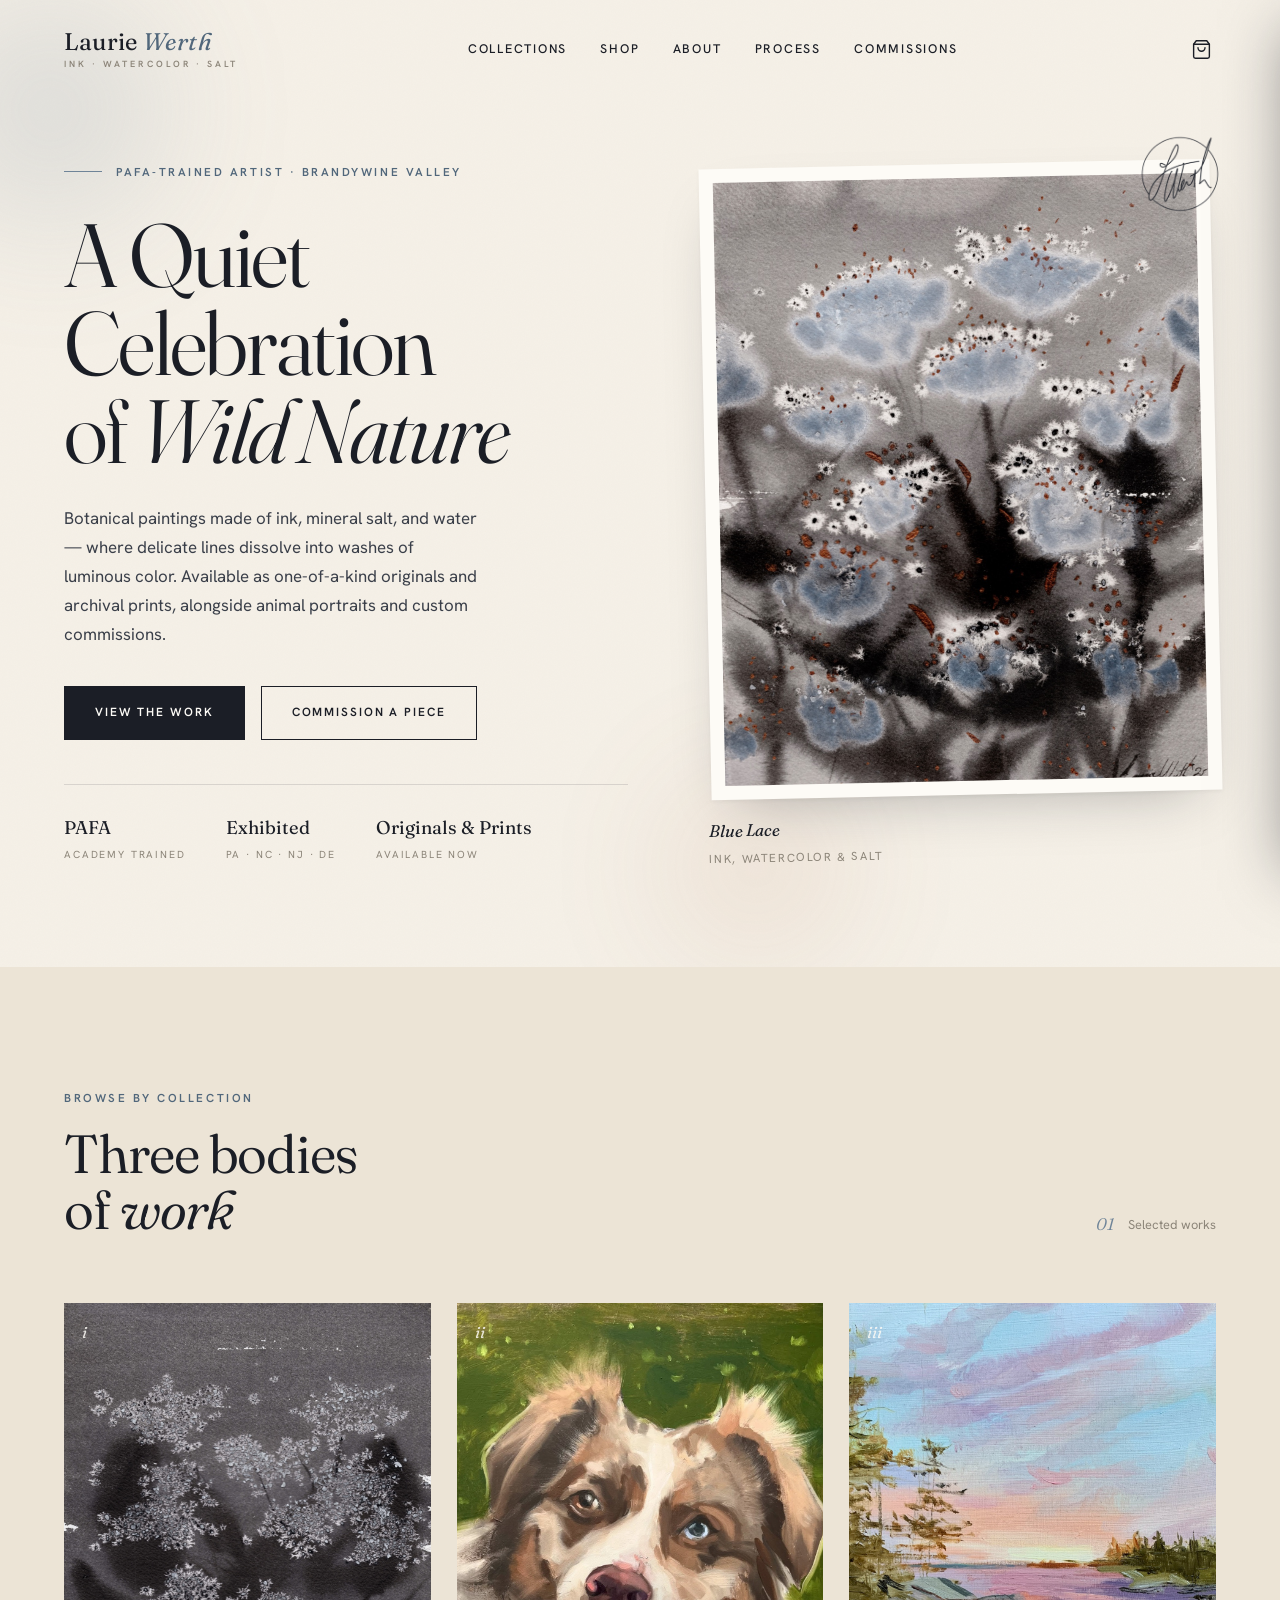
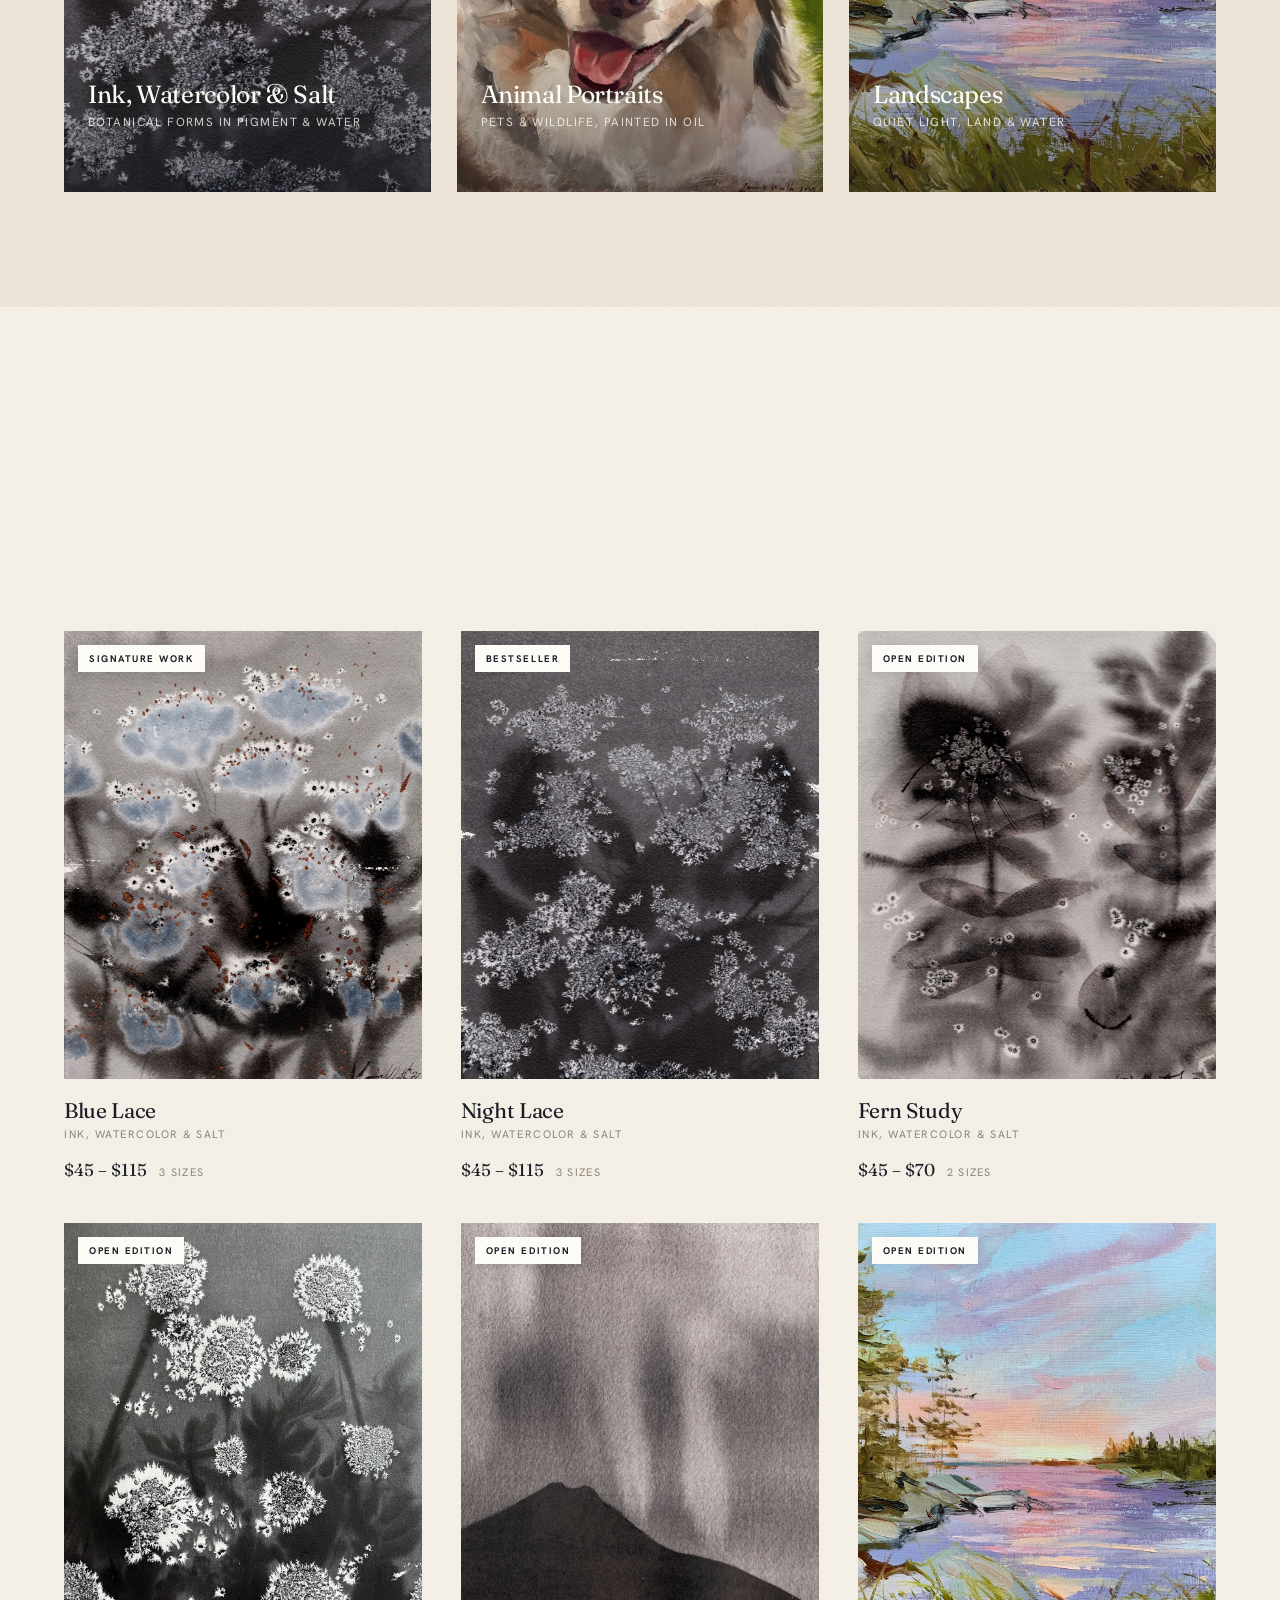
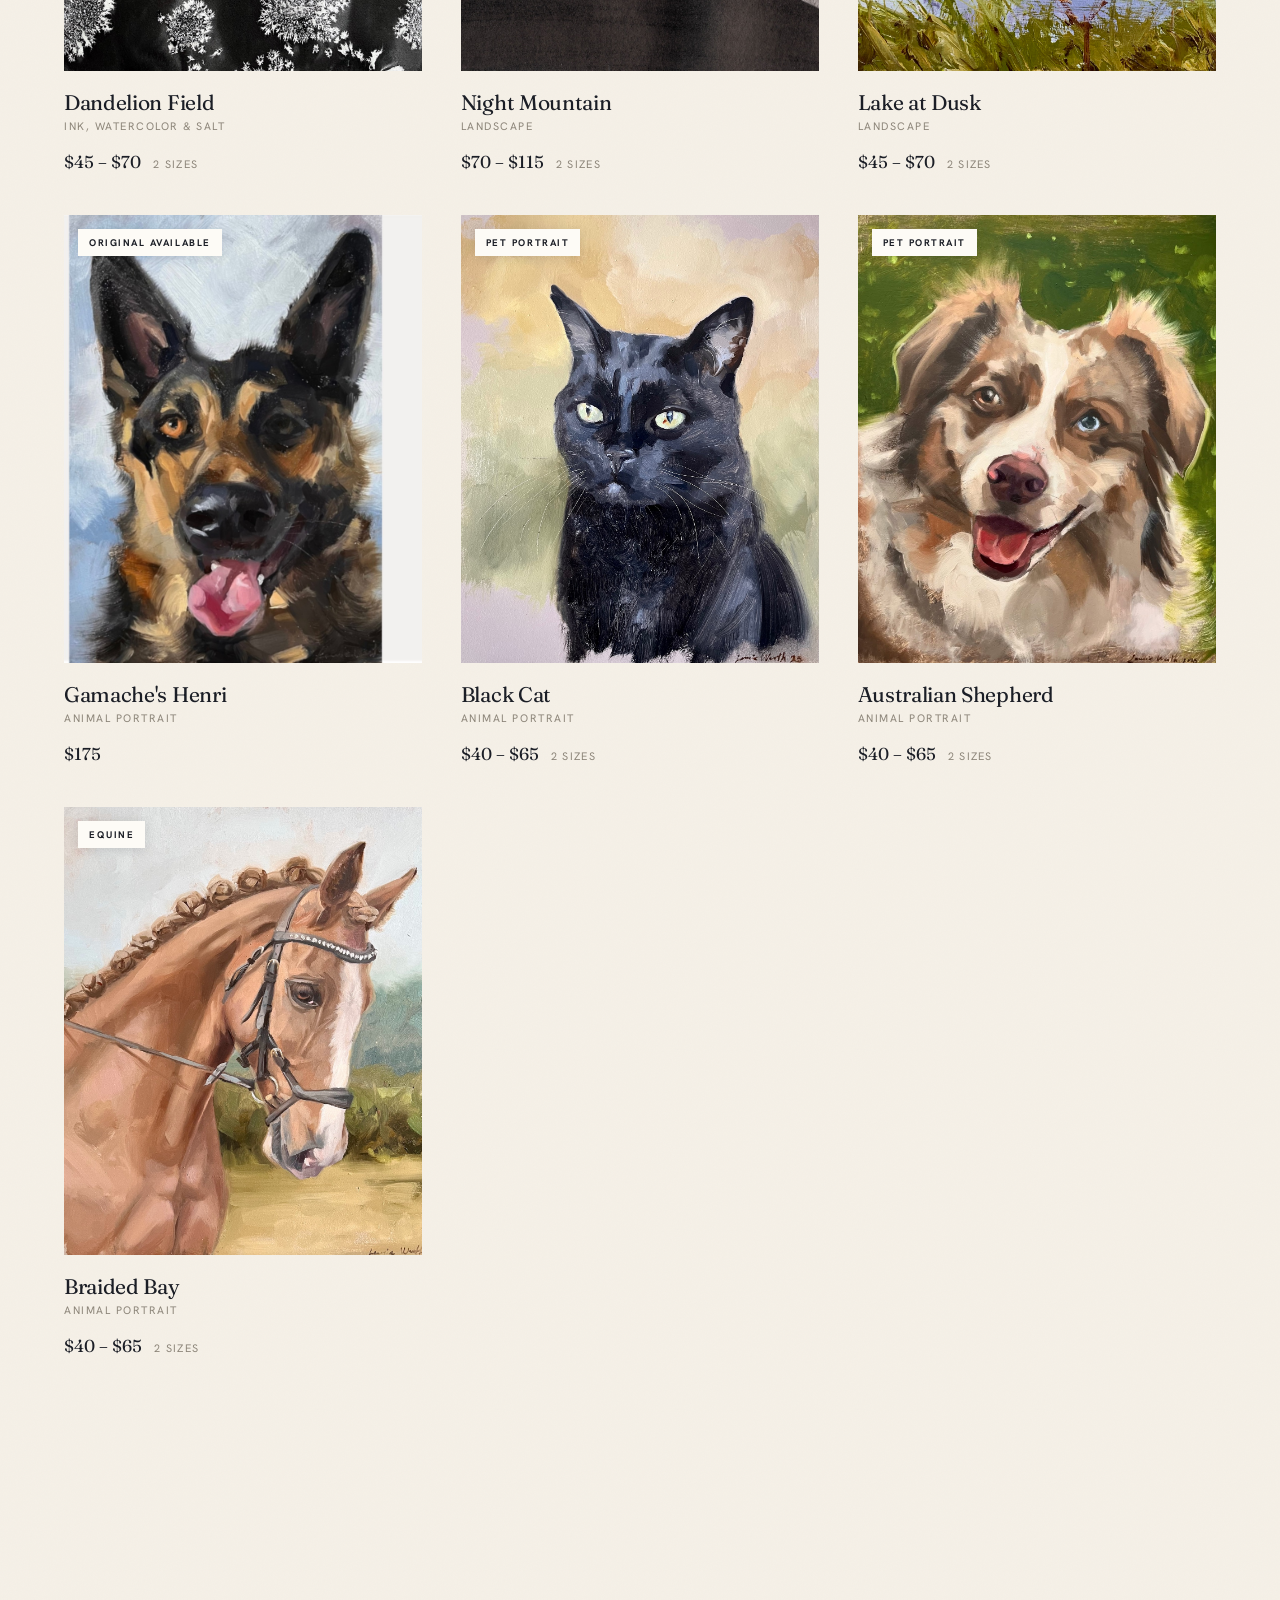
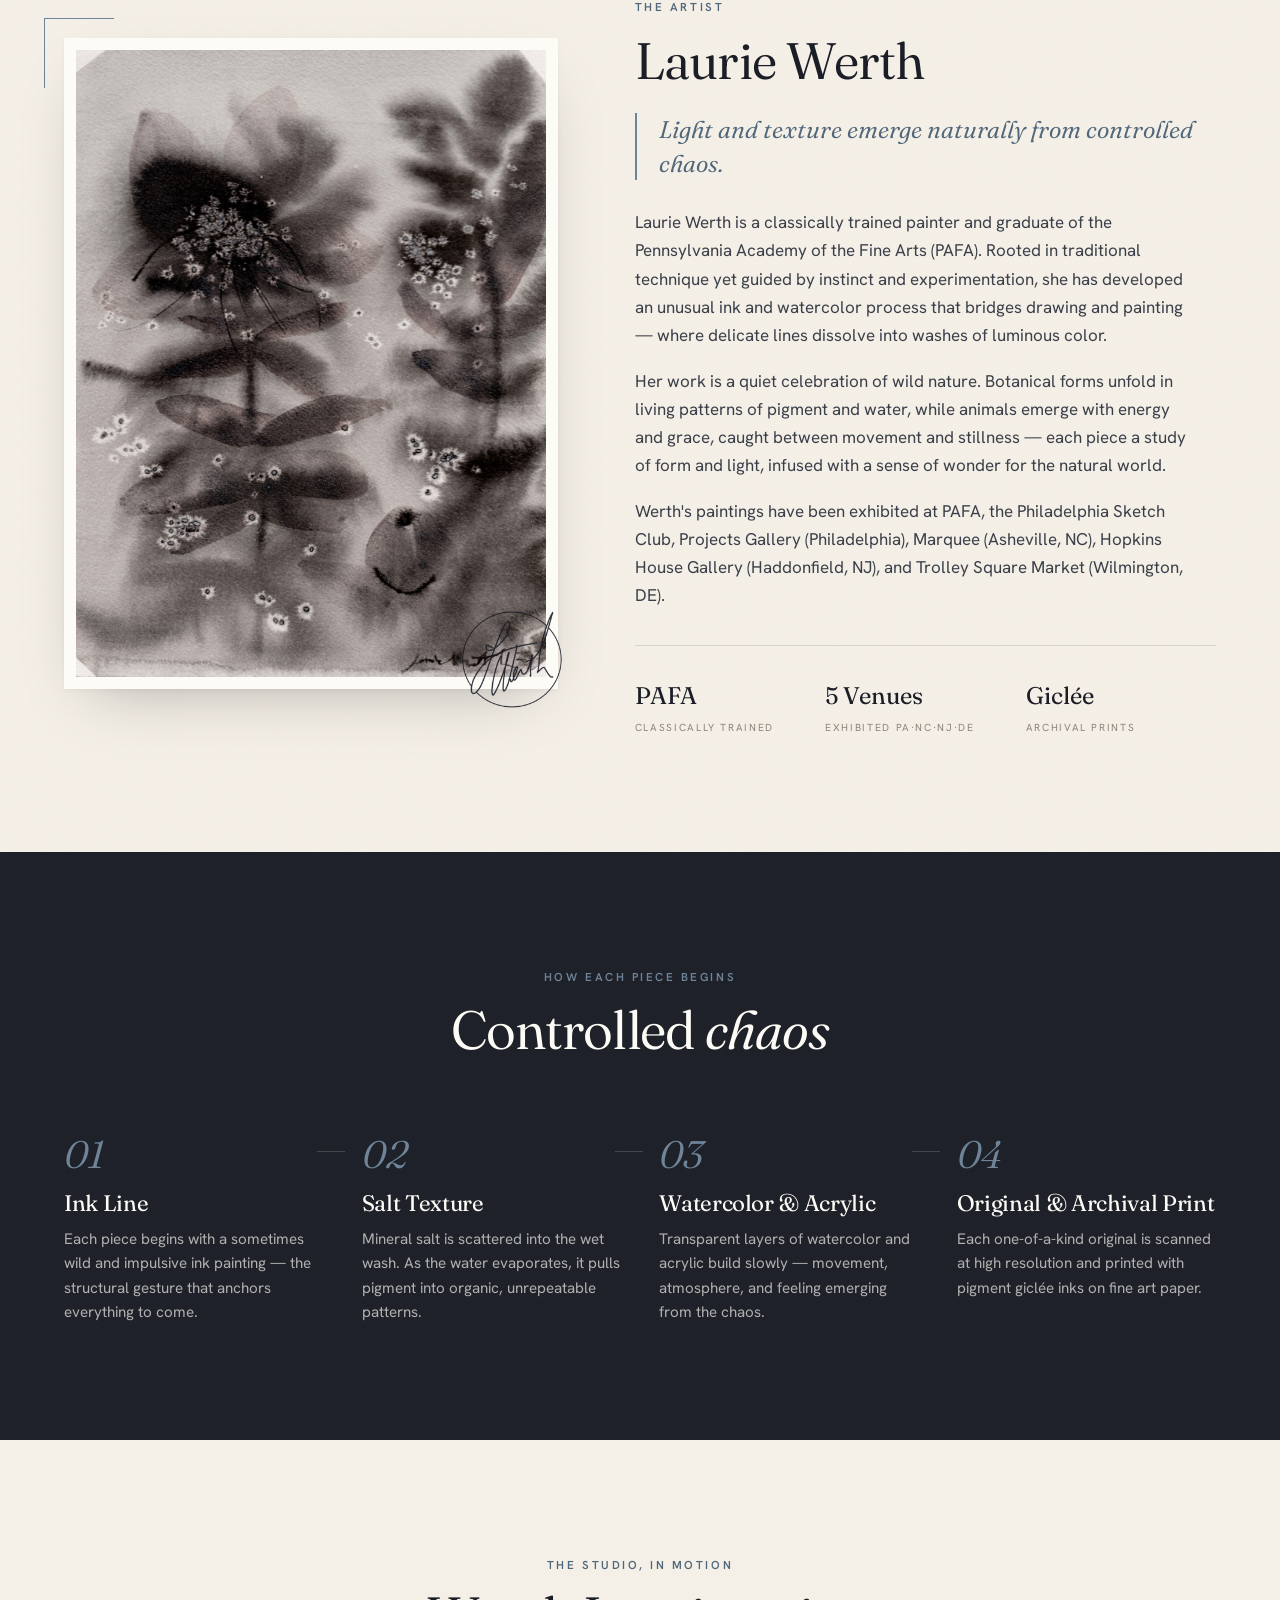
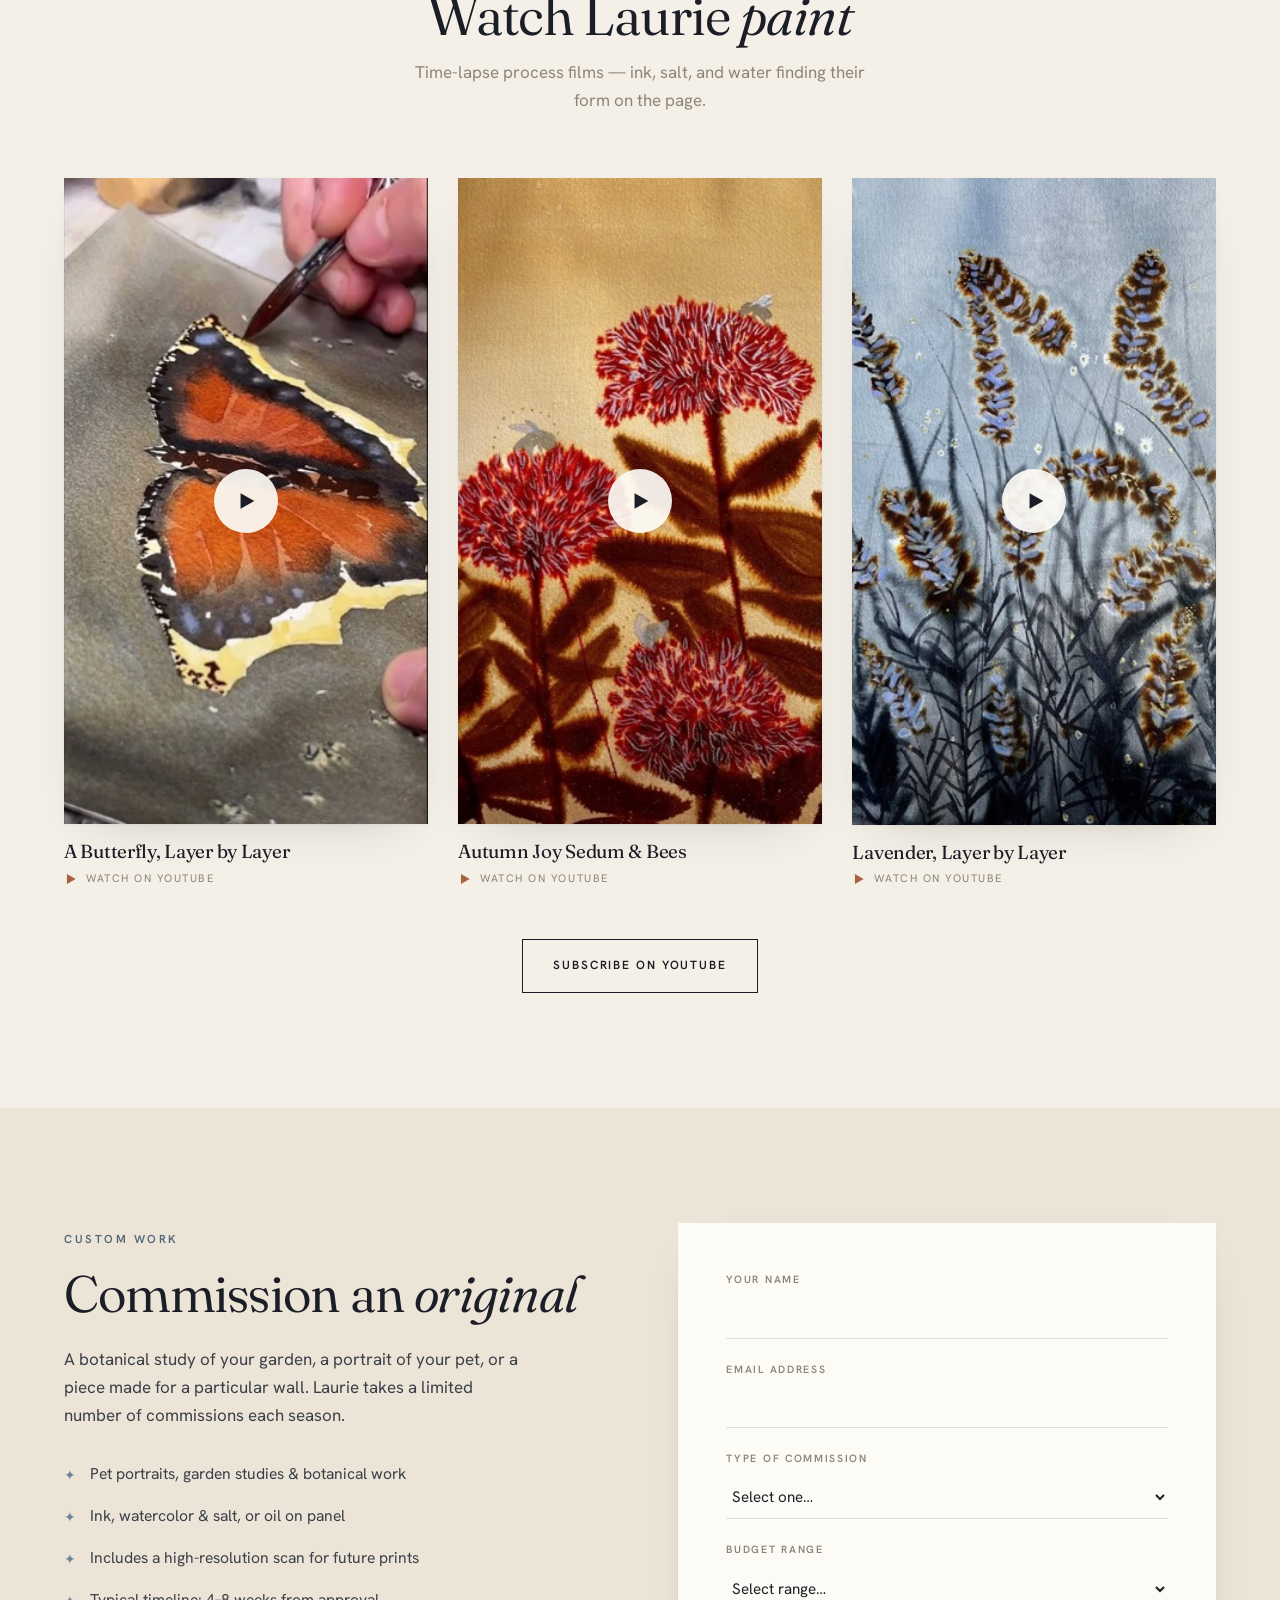
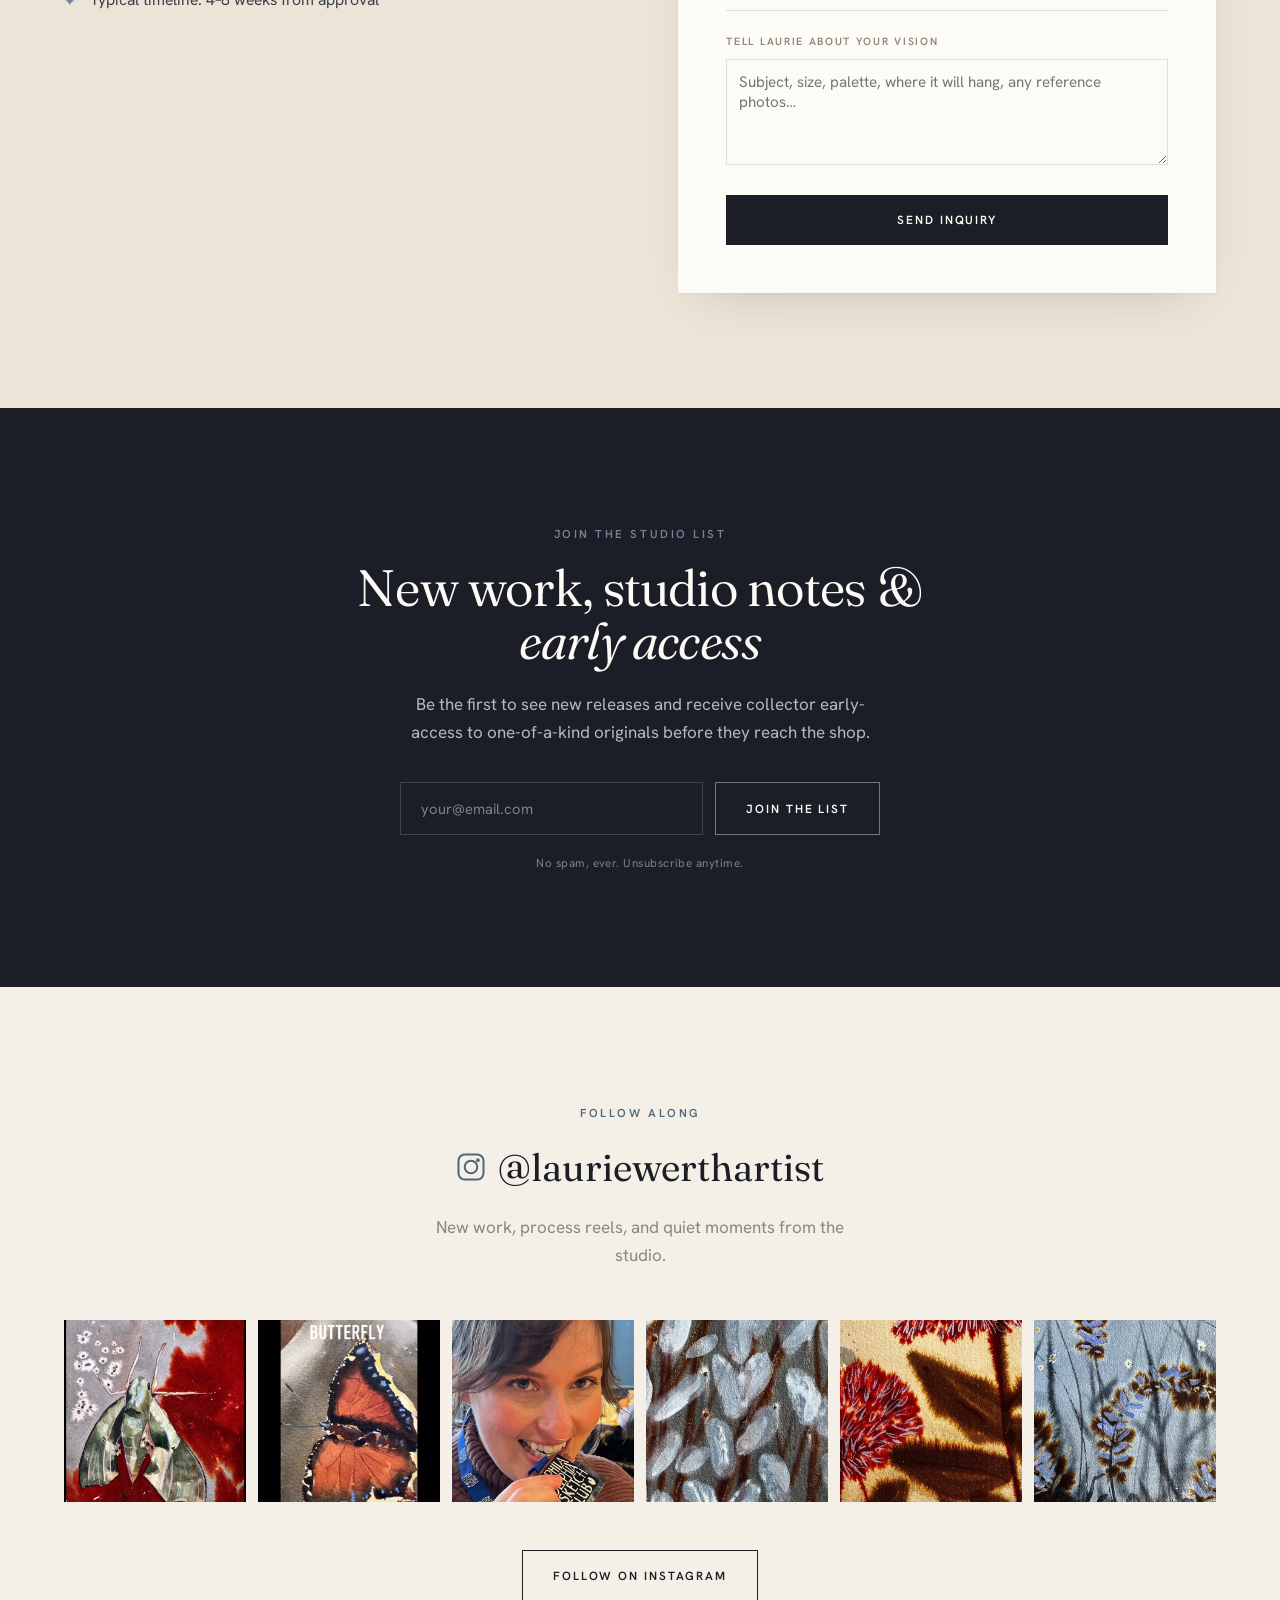
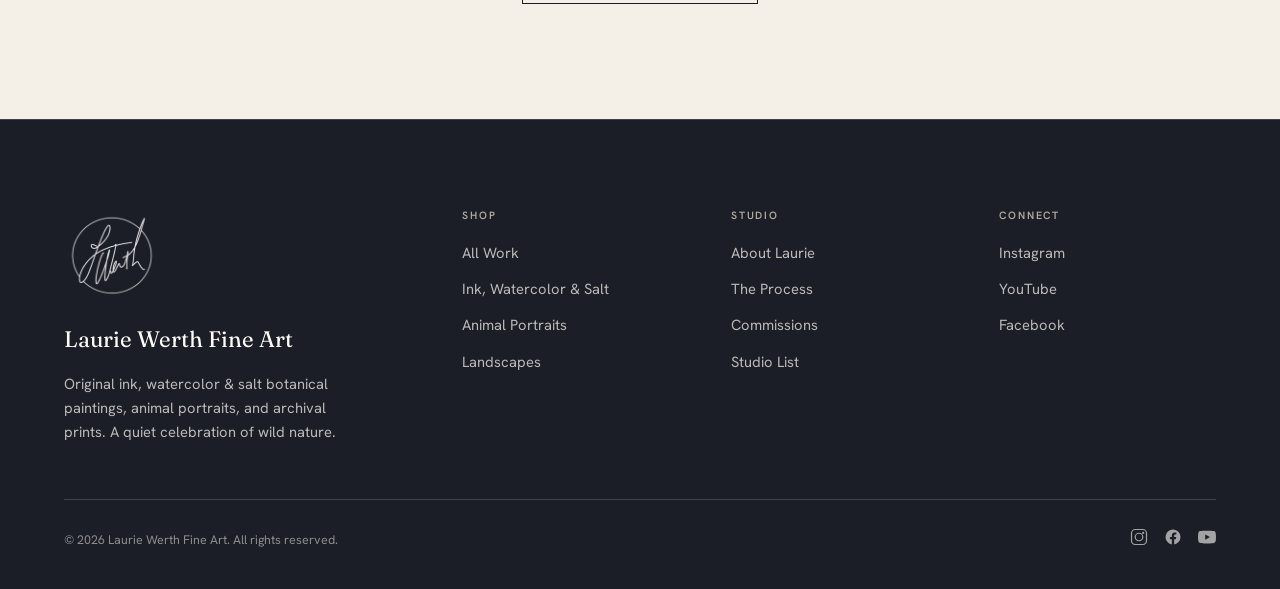
==== commit cae13652: "Add YouTube to footer; lead with artwork on mobile hero - Footer Connect: add YouTube link + social " ====
--- a/index.html
+++ b/index.html
@@ -489,6 +489,7 @@
           <h4 class="footer__heading">Connect</h4>
           <nav class="footer__links">
             <a href="https://www.instagram.com/lauriewerthartist/" class="footer__link" target="_blank" rel="noopener">Instagram</a>
+            <a href="https://www.youtube.com/@lauriewerthartist" class="footer__link" target="_blank" rel="noopener">YouTube</a>
             <a href="https://www.facebook.com/profile.php?id=61565530684775" class="footer__link" target="_blank" rel="noopener">Facebook</a>
           </nav>
         </div>
@@ -501,6 +502,9 @@
           </a>
           <a href="https://www.facebook.com/profile.php?id=61565530684775" target="_blank" rel="noopener" aria-label="Facebook">
             <svg width="18" height="18" viewBox="0 0 24 24" fill="currentColor" stroke="none"><path d="M22 12a10 10 0 10-11.56 9.88v-6.99H7.9V12h2.54V9.8c0-2.5 1.49-3.89 3.78-3.89 1.09 0 2.24.2 2.24.2v2.46h-1.26c-1.24 0-1.63.77-1.63 1.56V12h2.78l-.44 2.89h-2.34v6.99A10 10 0 0022 12z"/></svg>
+          </a>
+          <a href="https://www.youtube.com/@lauriewerthartist" target="_blank" rel="noopener" aria-label="YouTube">
+            <svg width="18" height="18" viewBox="0 0 24 24" fill="currentColor" stroke="none"><path d="M23.5 6.2a3 3 0 00-2.1-2.1C19.5 3.5 12 3.5 12 3.5s-7.5 0-9.4.6A3 3 0 00.5 6.2 31 31 0 000 12a31 31 0 00.5 5.8 3 3 0 002.1 2.1c1.9.6 9.4.6 9.4.6s7.5 0 9.4-.6a3 3 0 002.1-2.1A31 31 0 0024 12a31 31 0 00-.5-5.8zM9.6 15.5v-7l6.3 3.5-6.3 3.5z"/></svg>
           </a>
         </div>
       </div>
--- a/styles.css
+++ b/styles.css
@@ -707,6 +707,12 @@
   .modal { max-height: 94vh; }
   .signup__form { flex-direction: column; }
   .hero__meta { flex-wrap: wrap; gap: 24px; }
+  /* Mobile: lead with the artwork above the headline */
+  .hero { padding-top: 92px; }
+  .hero__inner { display: flex; flex-direction: column; gap: 34px; }
+  .hero__figure { order: -1; max-width: 100%; }
+  .hero__figure-frame { transform: rotate(-1deg); }
+  .hero__figure-frame img { aspect-ratio: 1 / 1; }
 }
 
 @media (max-width: 480px) {
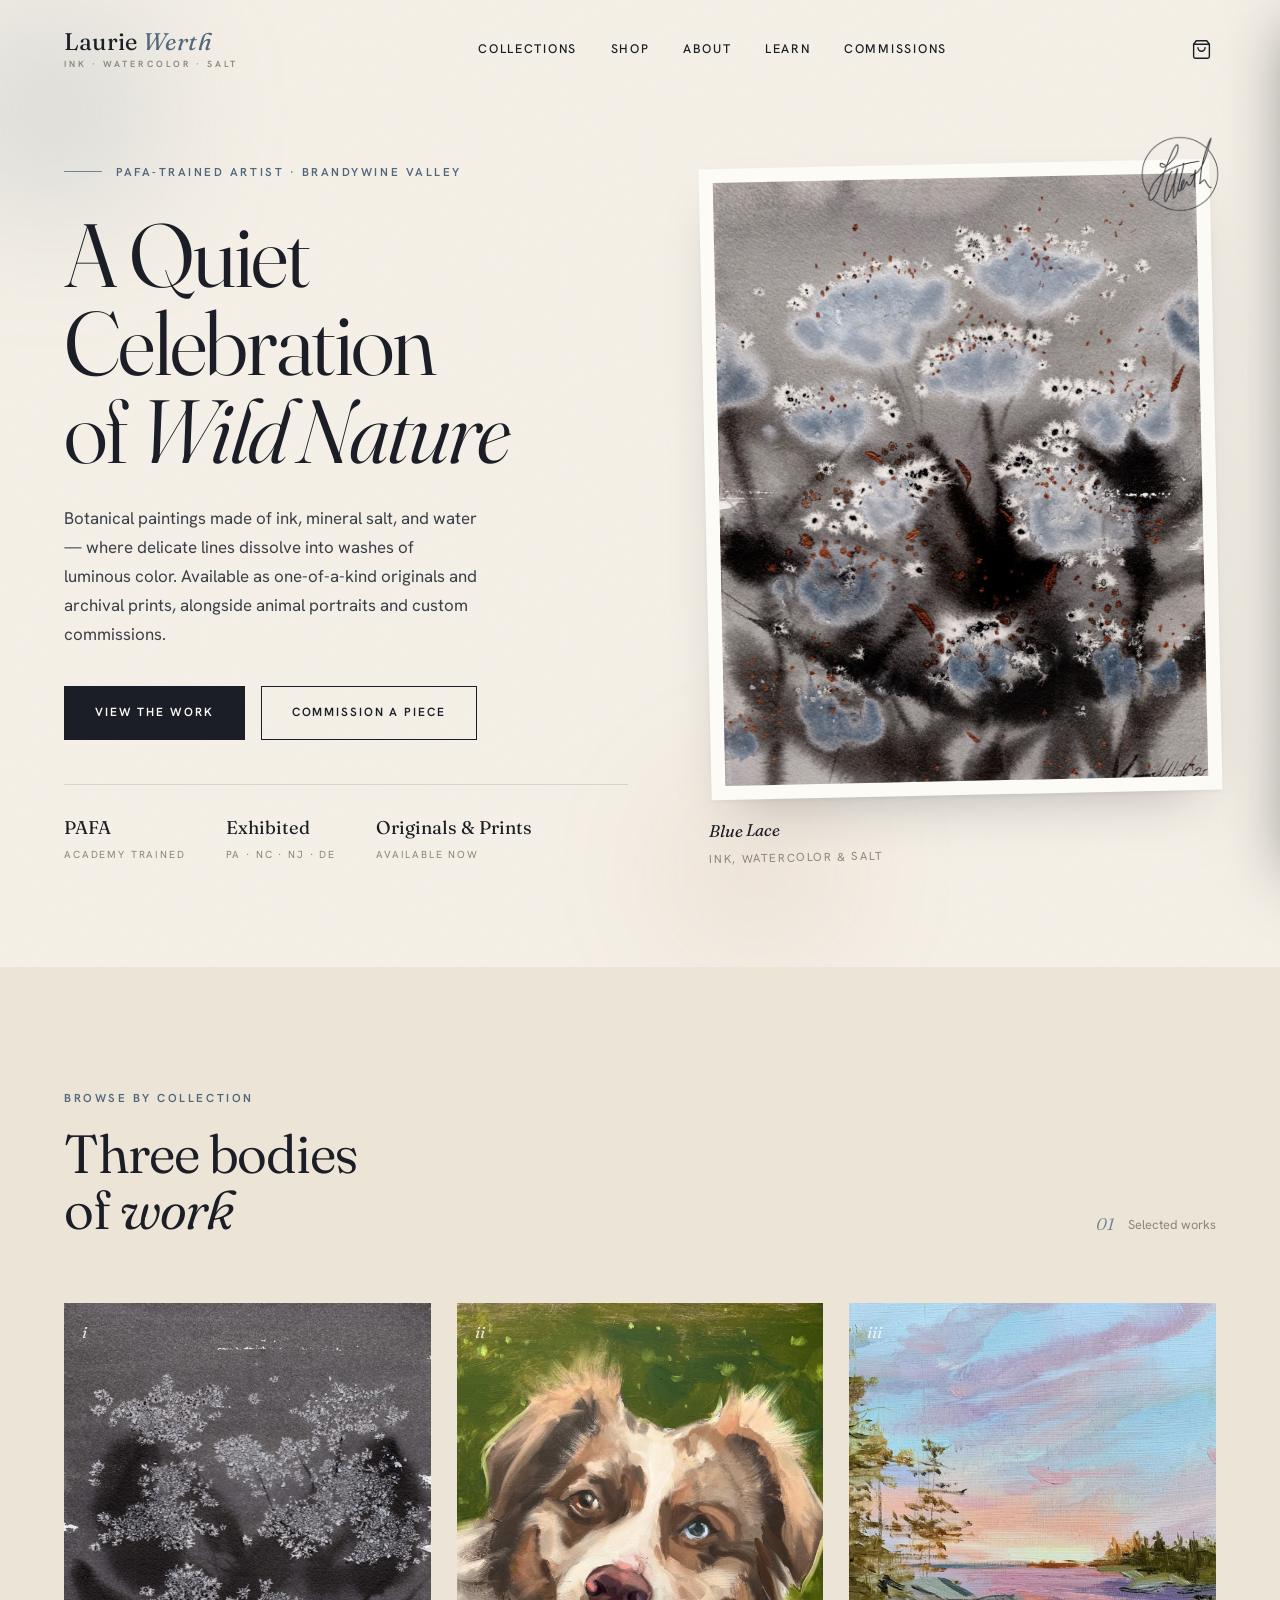
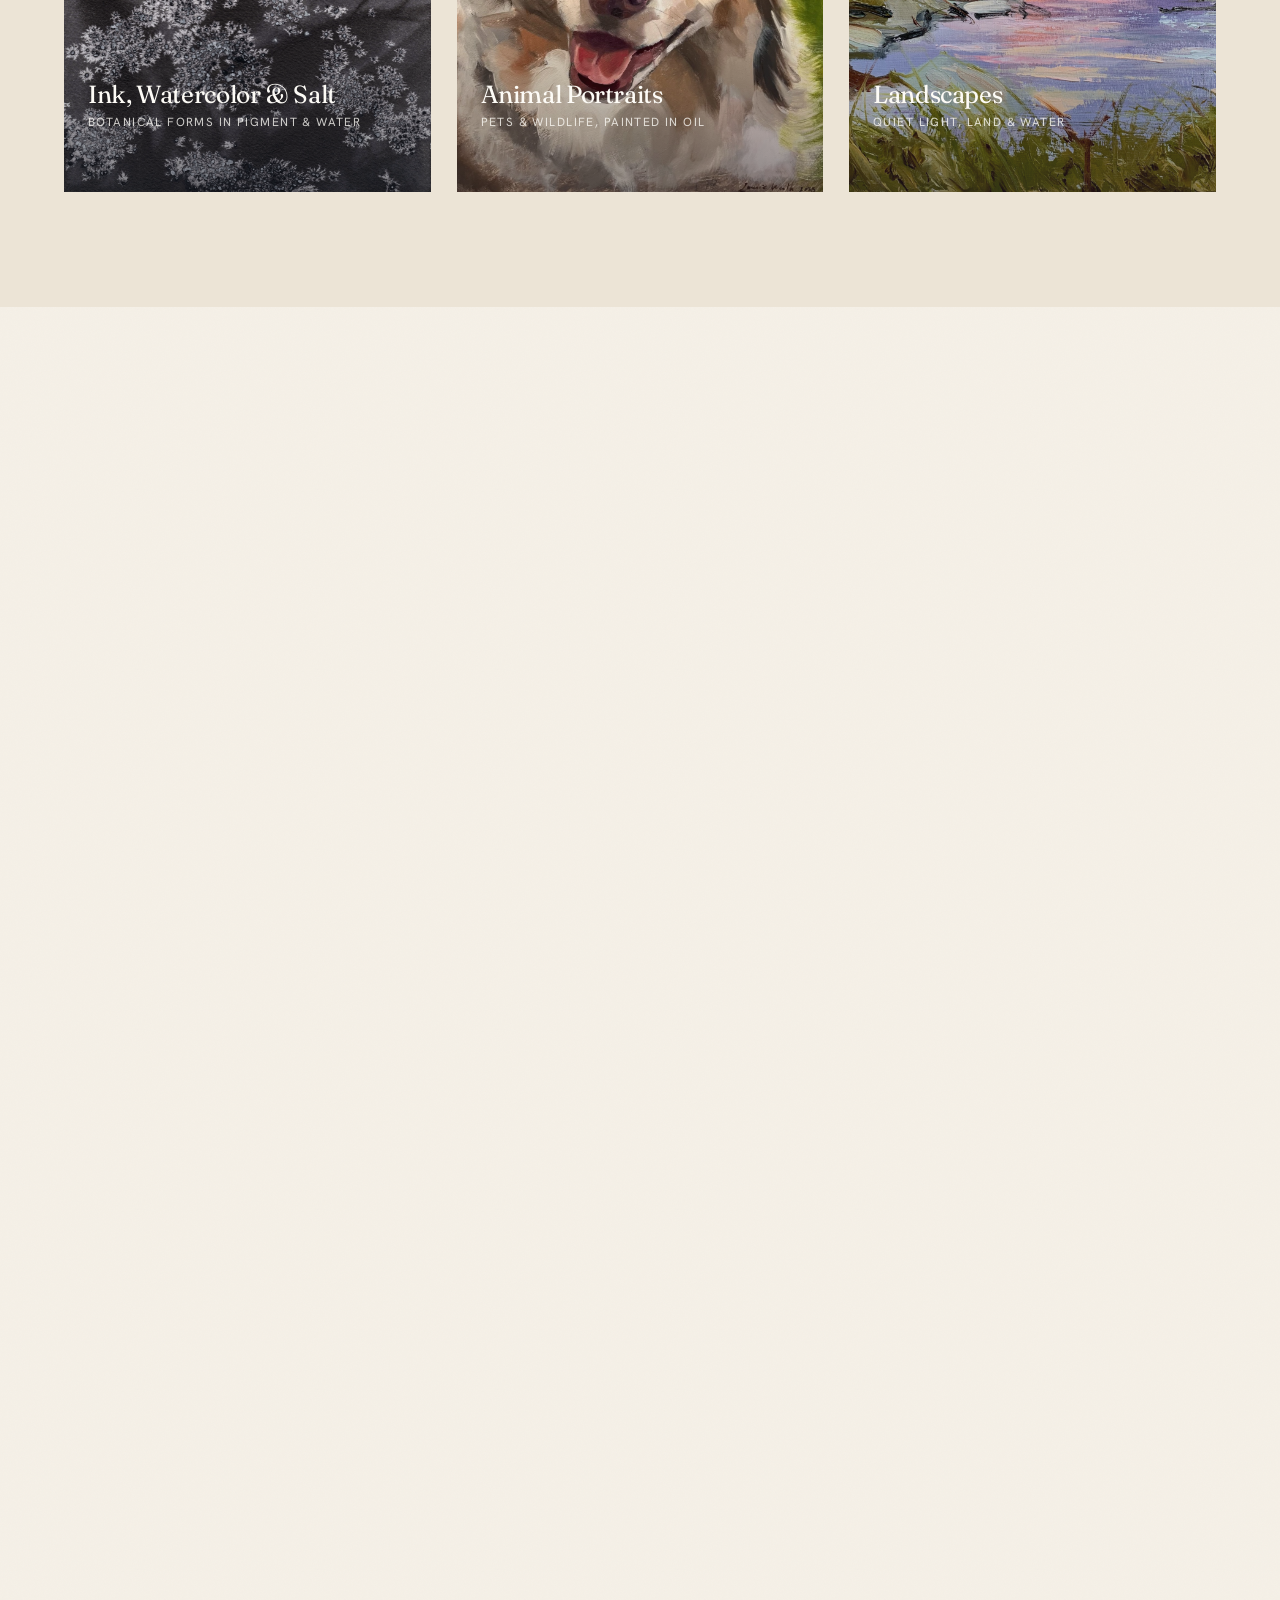
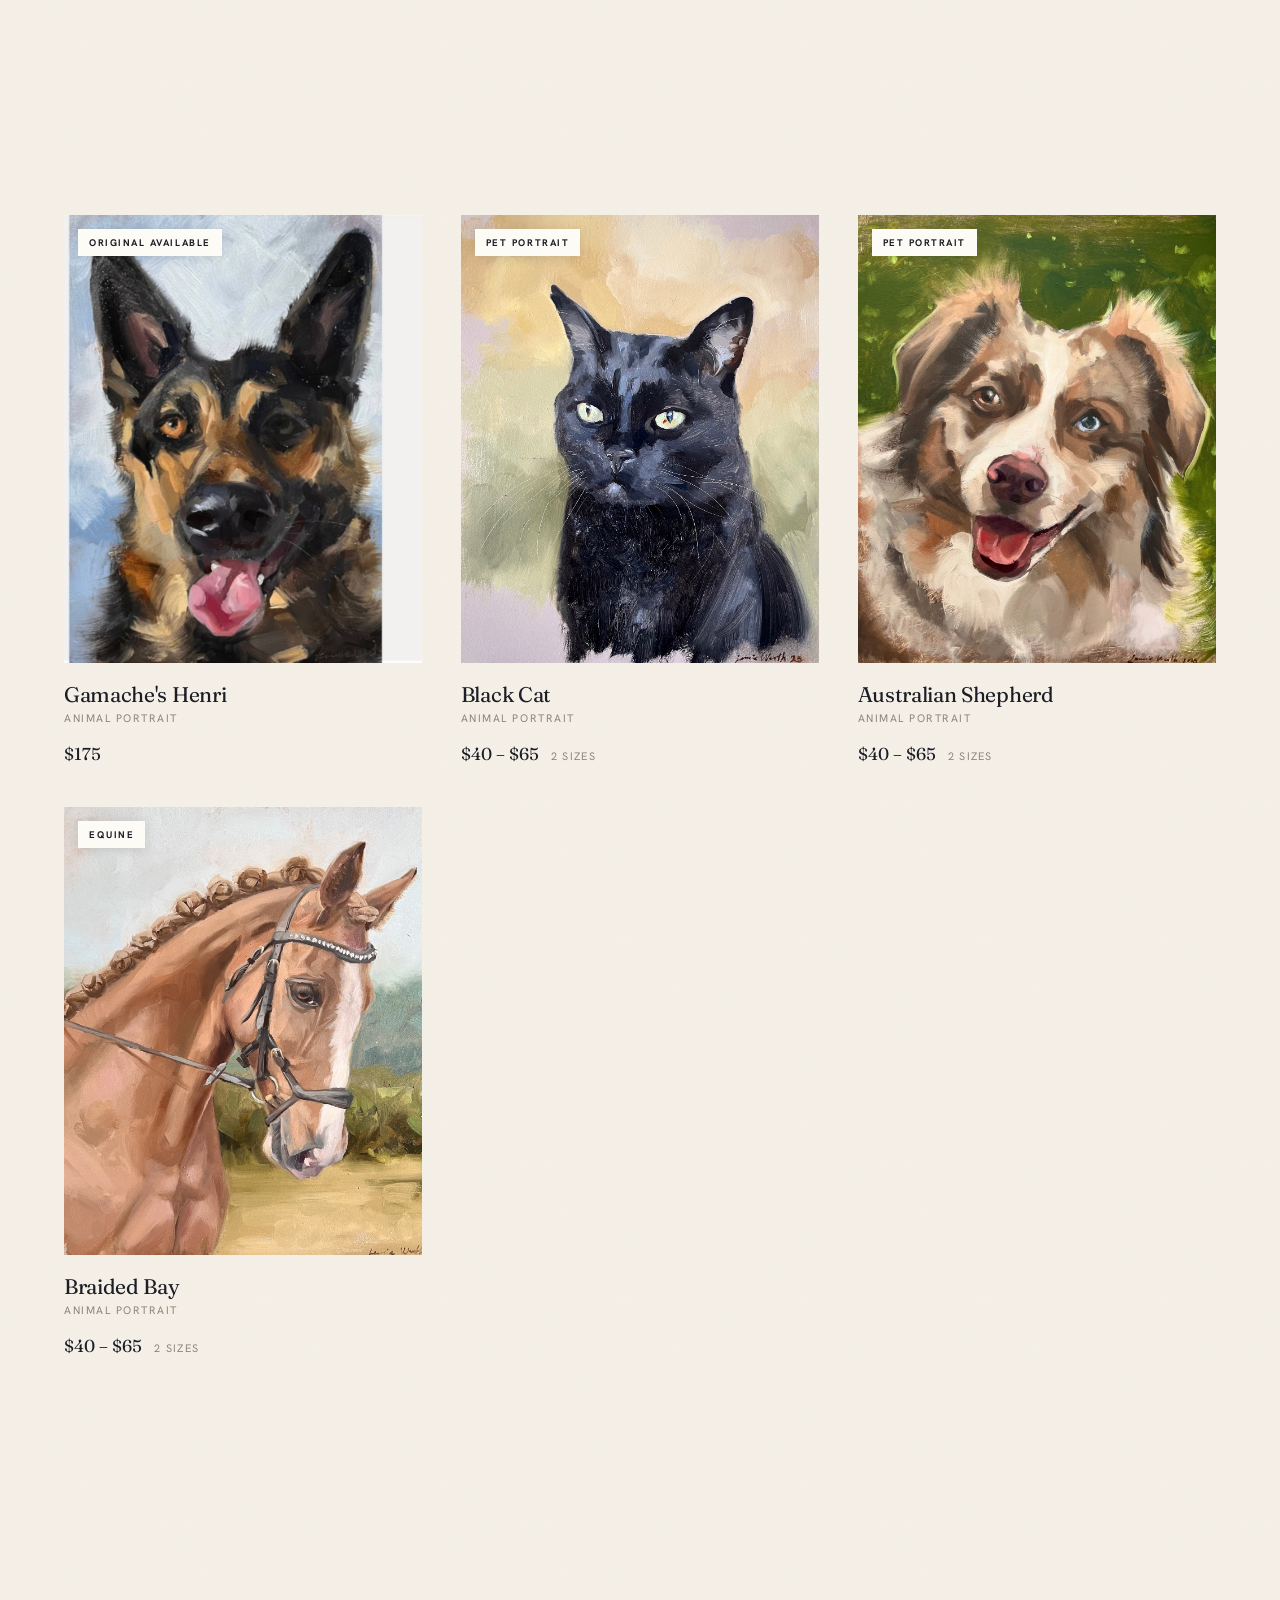
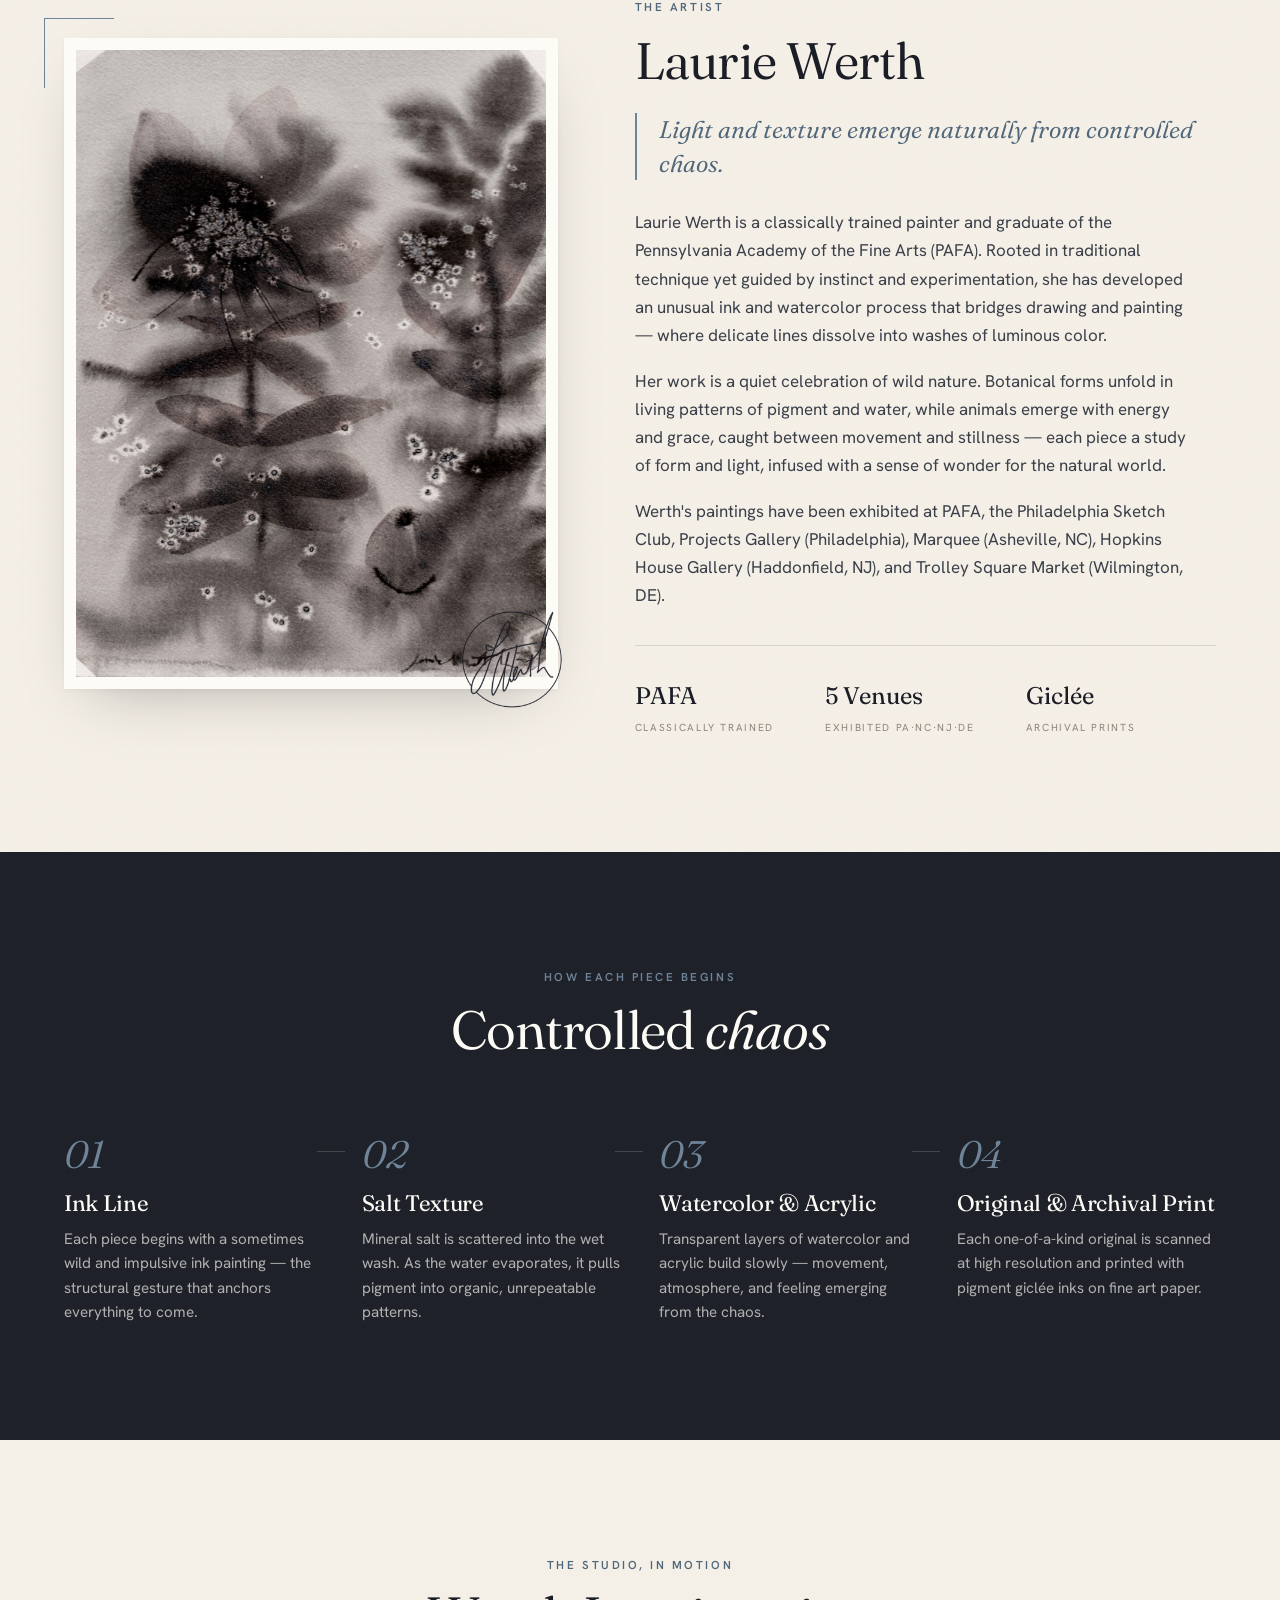
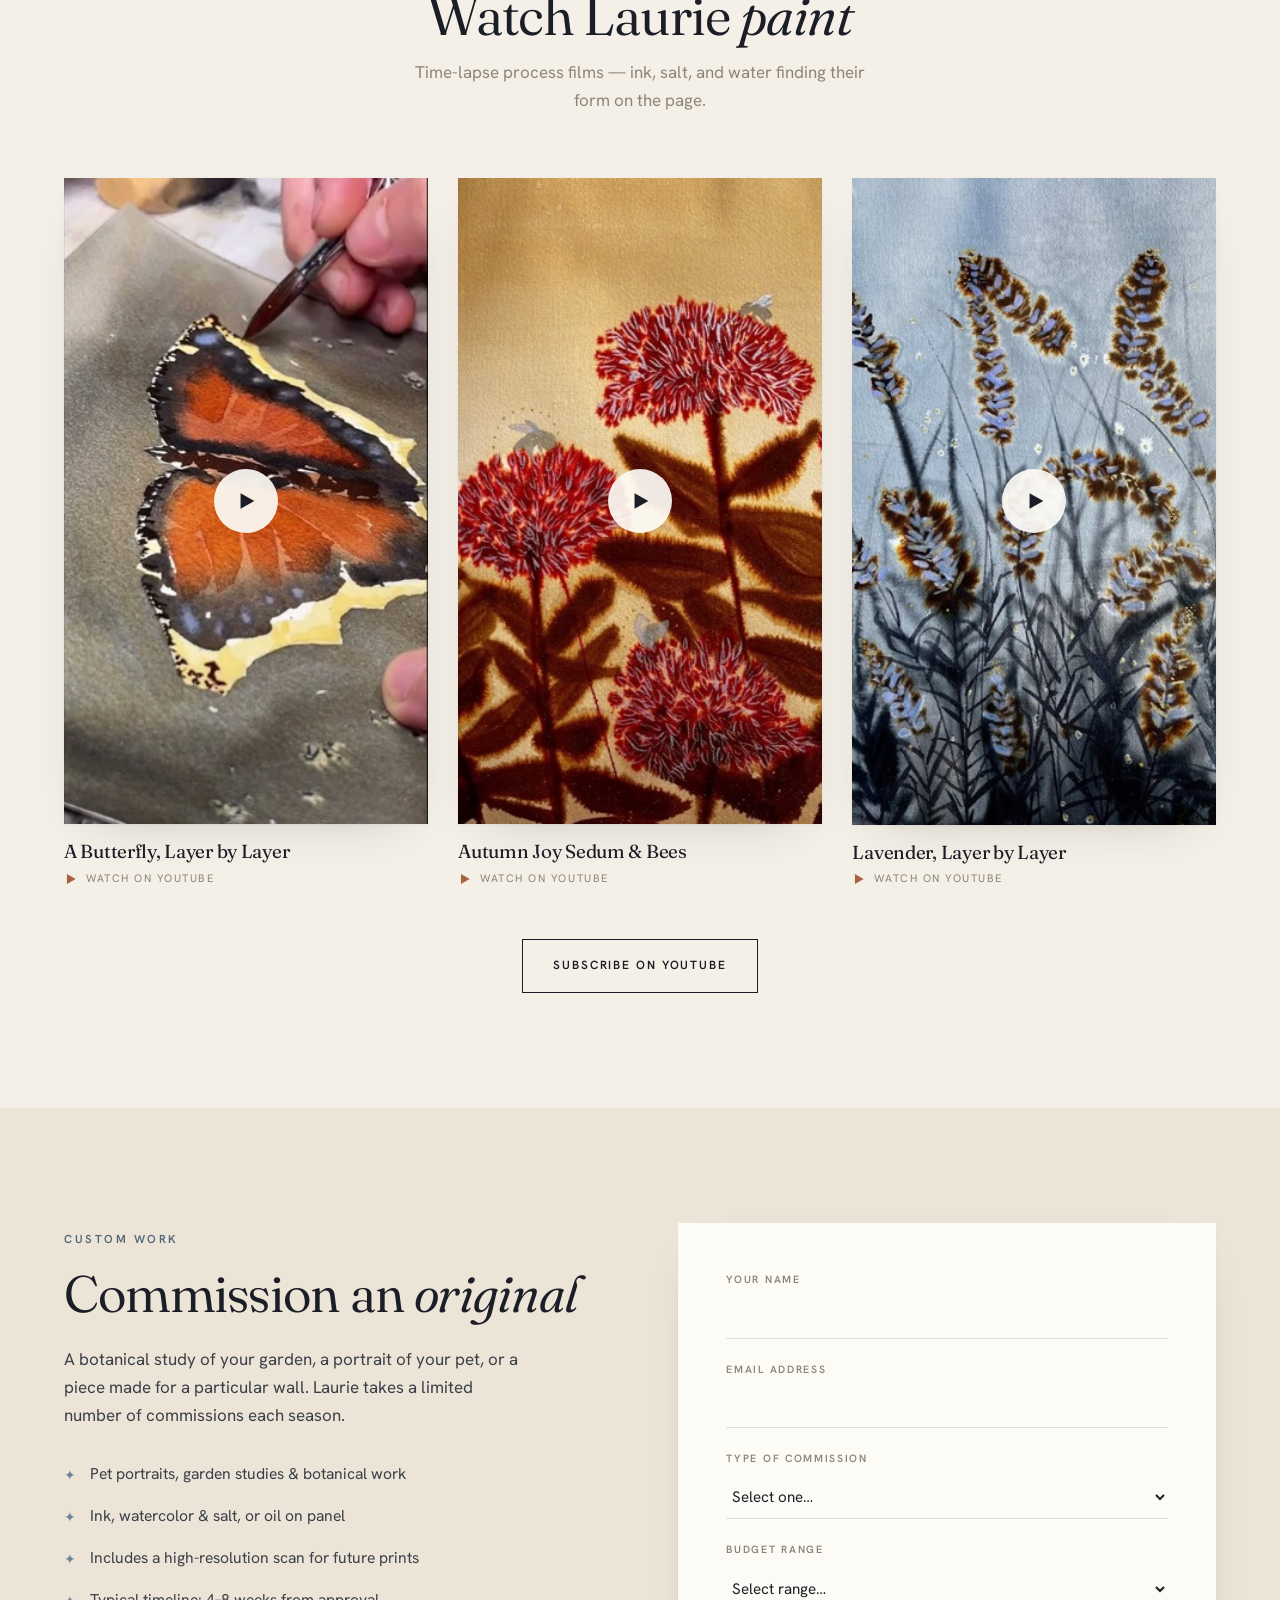
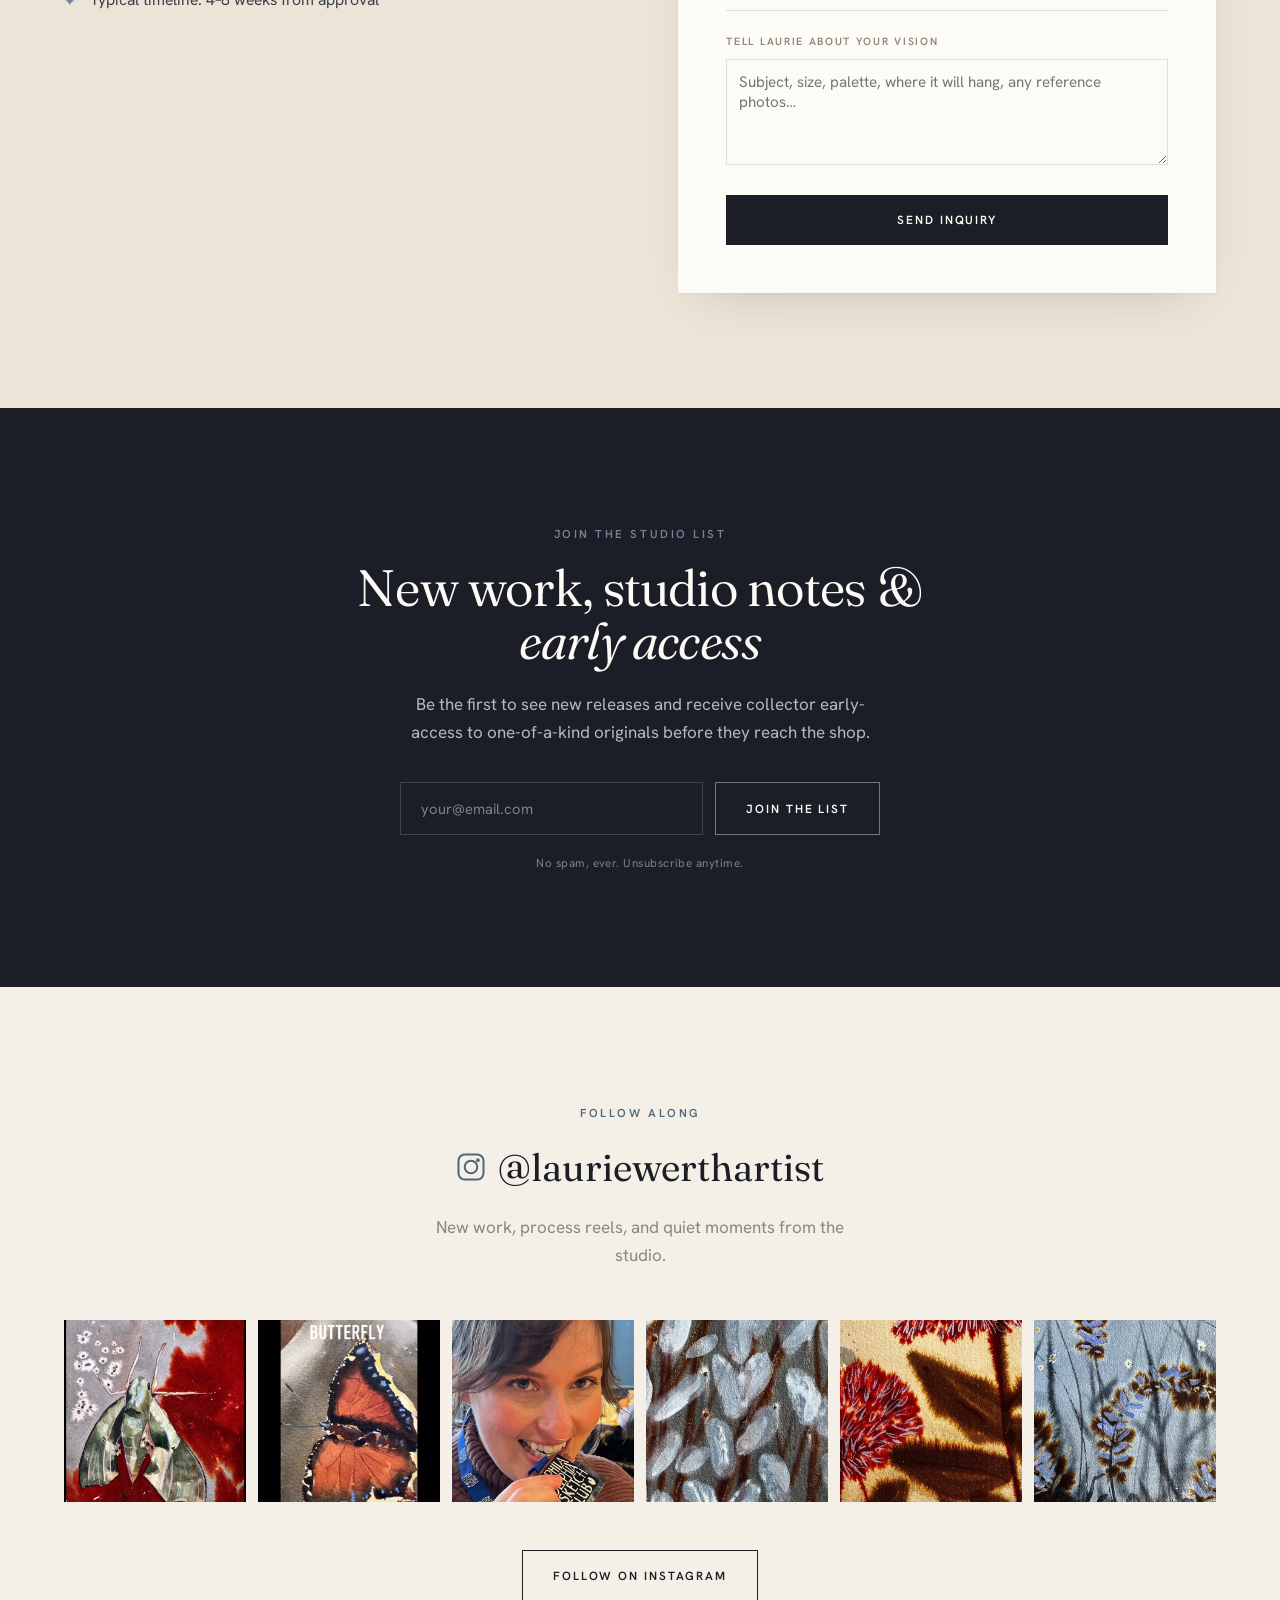
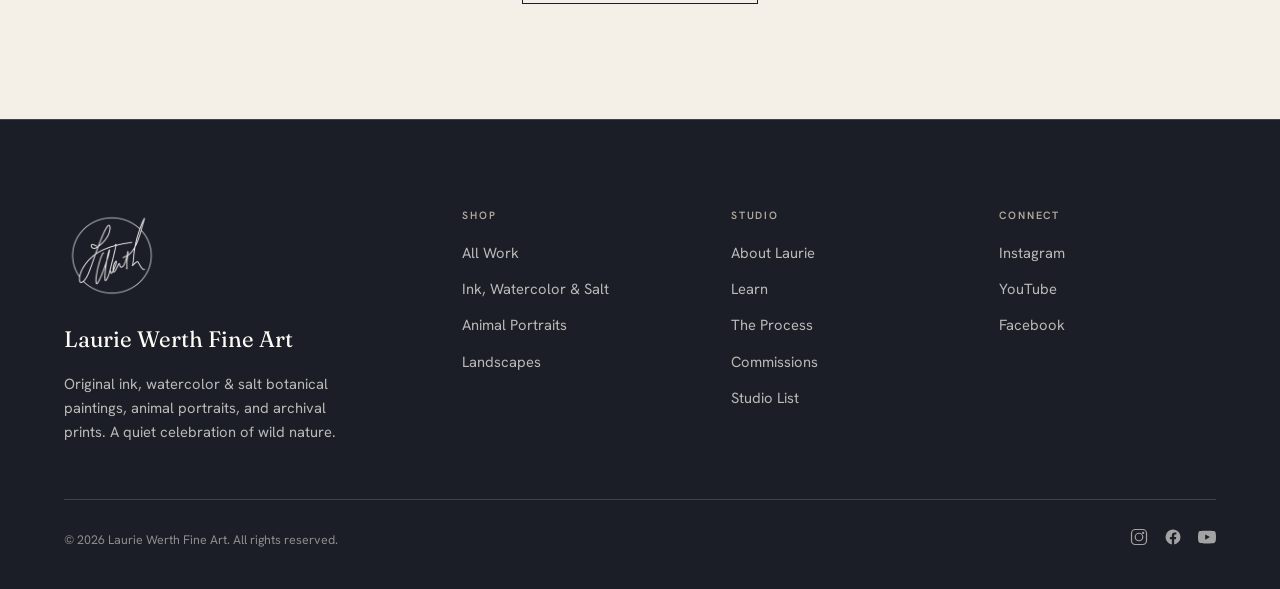
==== commit 84e3dda6: "Add Learn page: process insights, tutorials & affiliate supplies - New learn.html: studio-notebook i" ====
--- a/index.html
+++ b/index.html
@@ -67,7 +67,7 @@
         <a href="#collections" class="header__link">Collections</a>
         <a href="#shop" class="header__link">Shop</a>
         <a href="#about" class="header__link">About</a>
-        <a href="#process" class="header__link">Process</a>
+        <a href="learn.html" class="header__link">Learn</a>
         <a href="#commissions" class="header__link">Commissions</a>
       </nav>
 
@@ -480,6 +480,7 @@
           <h4 class="footer__heading">Studio</h4>
           <nav class="footer__links">
             <a href="#about" class="footer__link">About Laurie</a>
+            <a href="learn.html" class="footer__link">Learn</a>
             <a href="#process" class="footer__link">The Process</a>
             <a href="#commissions" class="footer__link">Commissions</a>
             <a href="#signup" class="footer__link">Studio List</a>
--- a/styles.css
+++ b/styles.css
@@ -490,6 +490,8 @@
   position: relative; aspect-ratio: 9/16; overflow: hidden;
   background: var(--ink); cursor: pointer; box-shadow: var(--shadow-soft);
 }
+/* Wide variant for landscape (16:9) tutorial films */
+.watch--wide .video-card__frame { aspect-ratio: 16/9; }
 .video-card__frame img { width: 100%; height: 100%; object-fit: cover; transition: transform 0.95s var(--ease), filter 0.5s var(--ease); }
 .video-card__frame:hover img { transform: scale(1.05); filter: brightness(0.9); }
 .video-card__frame iframe { position: absolute; inset: 0; width: 100%; height: 100%; border: 0; }
@@ -534,6 +536,34 @@
 }
 .ig-tile:hover .ig-tile__overlay svg { opacity: 1; transform: scale(1); }
 .instagram__cta { margin-top: clamp(32px, 4vw, 48px); }
+
+/* ═══ Learn page ═══════════════════════════════════════════ */
+.learn-hero { background: var(--paper); padding-top: clamp(132px, 17vh, 210px); padding-bottom: clamp(48px, 6vw, 80px); text-align: center; position: relative; overflow: hidden; }
+.learn-hero .hero__bloom--1 { top: -80px; left: -120px; }
+.learn-hero__inner { max-width: 780px; margin: 0 auto; display: flex; flex-direction: column; align-items: center; gap: 20px; position: relative; z-index: 2; }
+.learn-hero__title { font-family: var(--font-display); font-weight: 340; font-size: clamp(2.6rem, 6vw, 5rem); letter-spacing: -0.025em; line-height: 1; }
+.learn-hero__title em { font-style: italic; }
+.learn-hero__lead { color: #3a3f49; font-size: 1.08rem; line-height: 1.75; max-width: 56ch; }
+.learn-hero__links { display: flex; gap: 14px; flex-wrap: wrap; justify-content: center; margin-top: 10px; }
+
+.insights { background: var(--paper-warm); }
+.insights__grid { display: grid; grid-template-columns: repeat(2, 1fr); gap: clamp(18px, 2.4vw, 32px); }
+.insight-card { background: var(--salt); padding: clamp(28px, 3vw, 46px); border: 1px solid var(--line-soft); }
+.insight-card__num { font-family: var(--font-display); font-style: italic; color: var(--slate); font-size: 1.3rem; margin-bottom: 16px; }
+.insight-card__title { font-size: 1.5rem; font-weight: 400; margin-bottom: 12px; }
+.insight-card__text { color: #3a3f49; line-height: 1.7; }
+
+.supplies { background: var(--paper-warm); }
+.supplies__disclosure { text-align: center; font-style: italic; font-size: 0.84rem; color: var(--stone); max-width: 62ch; margin: 0 auto clamp(36px, 4vw, 54px); }
+.supplies__grid { display: grid; grid-template-columns: repeat(3, 1fr); gap: clamp(18px, 2.4vw, 30px); }
+.supply-card { background: var(--salt); padding: clamp(26px, 2.6vw, 38px); border: 1px solid var(--line-soft); display: flex; flex-direction: column; }
+.supply-card__icon { width: 32px; height: 32px; color: var(--slate-deep); margin-bottom: 18px; }
+.supply-card__name { font-family: var(--font-display); font-size: 1.32rem; font-weight: 400; margin-bottom: 8px; }
+.supply-card__desc { color: #3a3f49; font-size: 0.95rem; line-height: 1.65; margin-bottom: 22px; flex: 1; }
+.supply-card__link { font-size: 0.72rem; font-weight: 600; text-transform: uppercase; letter-spacing: 0.14em; color: var(--ink); display: inline-flex; align-items: center; gap: 8px; align-self: flex-start; transition: color 0.35s var(--ease); }
+.supply-card__link::after { content: "→"; transition: transform 0.4s var(--ease); }
+.supply-card__link:hover { color: var(--slate-deep); }
+.supply-card__link:hover::after { transform: translateX(4px); }
 
 /* ═══ Footer ═══════════════════════════════════════════════ */
 .footer { background: var(--ink); color: rgba(253,251,246,0.7); padding-top: clamp(60px, 7vw, 100px); padding-bottom: 36px; border-top: 1px solid var(--line-light); }
@@ -675,6 +705,7 @@
   .process__steps { grid-template-columns: repeat(2, 1fr); gap: 40px 32px; }
   .process-step::after { display: none; }
   .footer__inner { grid-template-columns: 1fr 1fr; gap: 40px; }
+  .supplies__grid { grid-template-columns: repeat(2, 1fr); }
 }
 
 @media (max-width: 768px) {
@@ -700,6 +731,9 @@
   .shop__grid { grid-template-columns: repeat(2, 1fr); gap: 20px; }
   .instagram__grid { grid-template-columns: repeat(3, 1fr); gap: 8px; }
   .watch__grid { grid-template-columns: 1fr; gap: 28px; max-width: 300px; margin-inline: auto; }
+  .watch--wide .watch__grid { max-width: 440px; }
+  .insights__grid { grid-template-columns: 1fr; }
+  .supplies__grid { grid-template-columns: 1fr; }
   .shop__head { flex-direction: column; align-items: flex-start; gap: 24px; }
   .section-head { flex-direction: column; align-items: flex-start; gap: 18px; }
   .modal__inner { grid-template-columns: 1fr; }
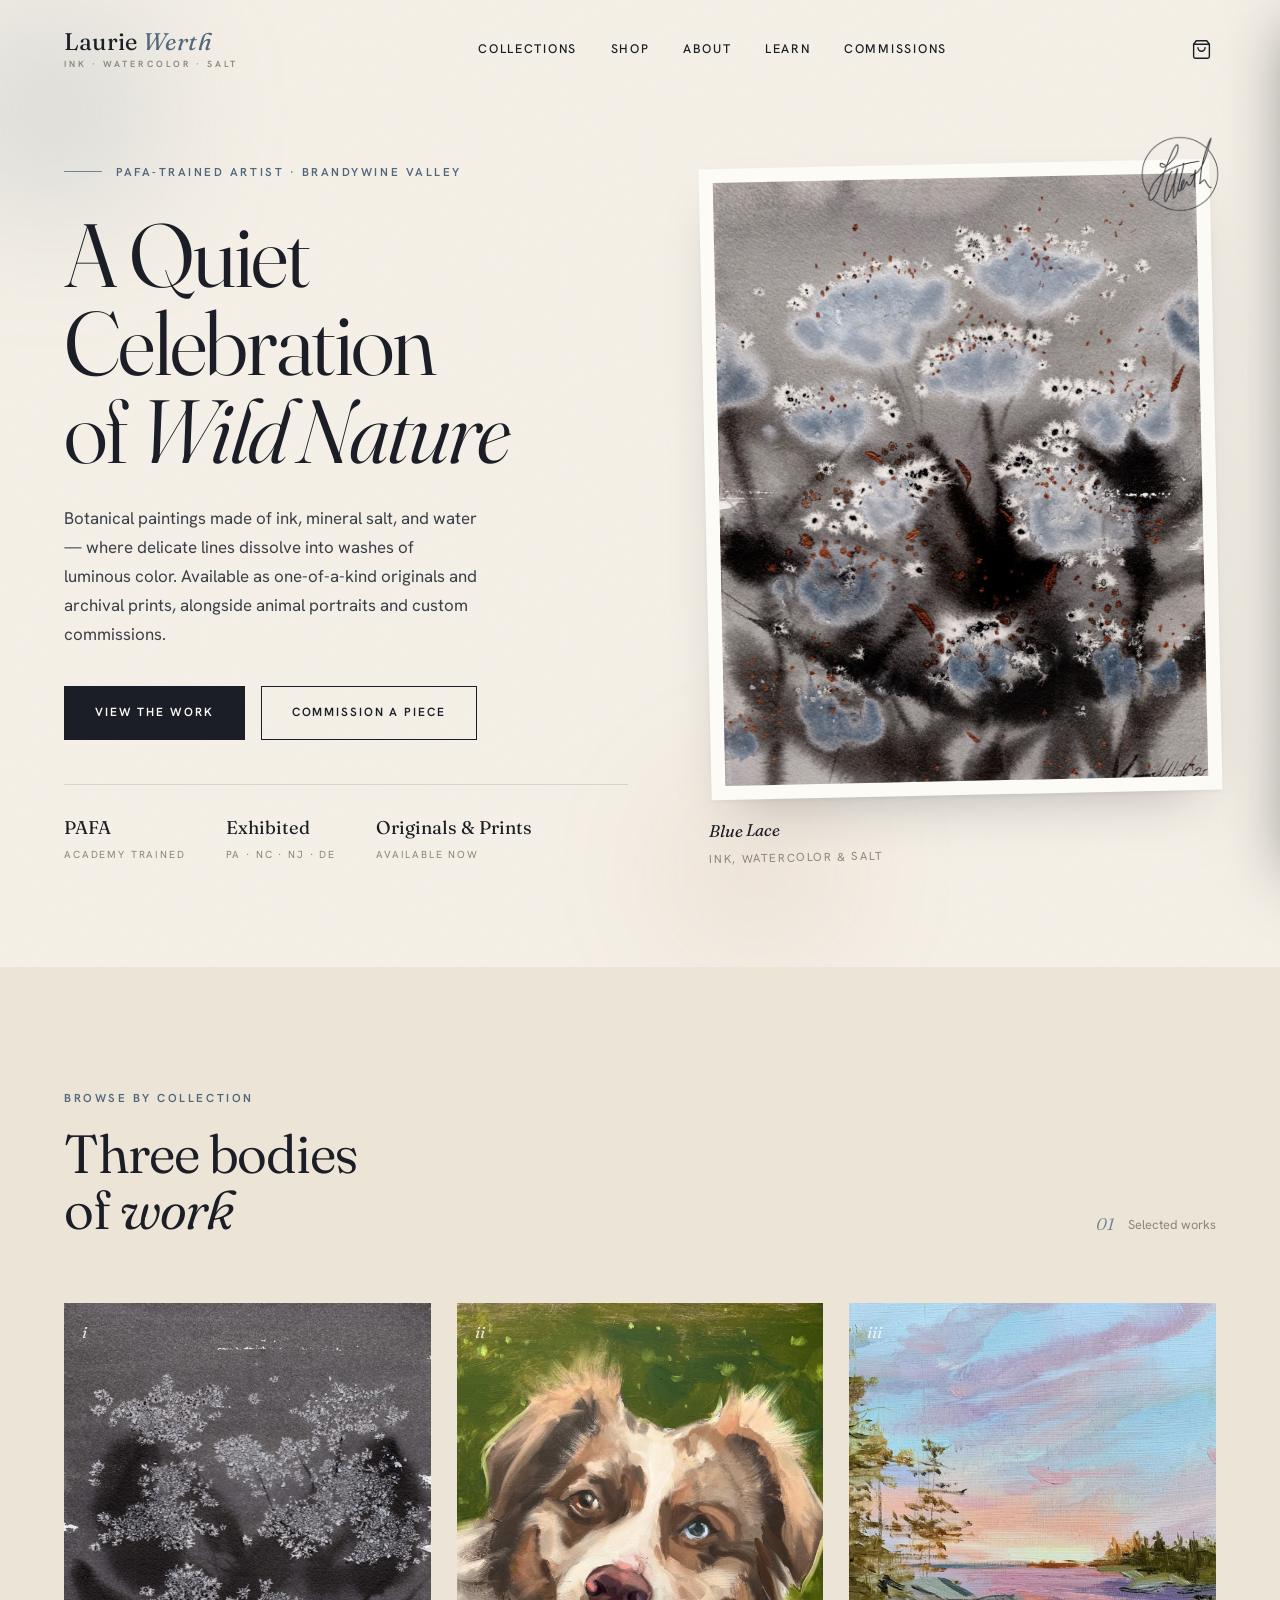
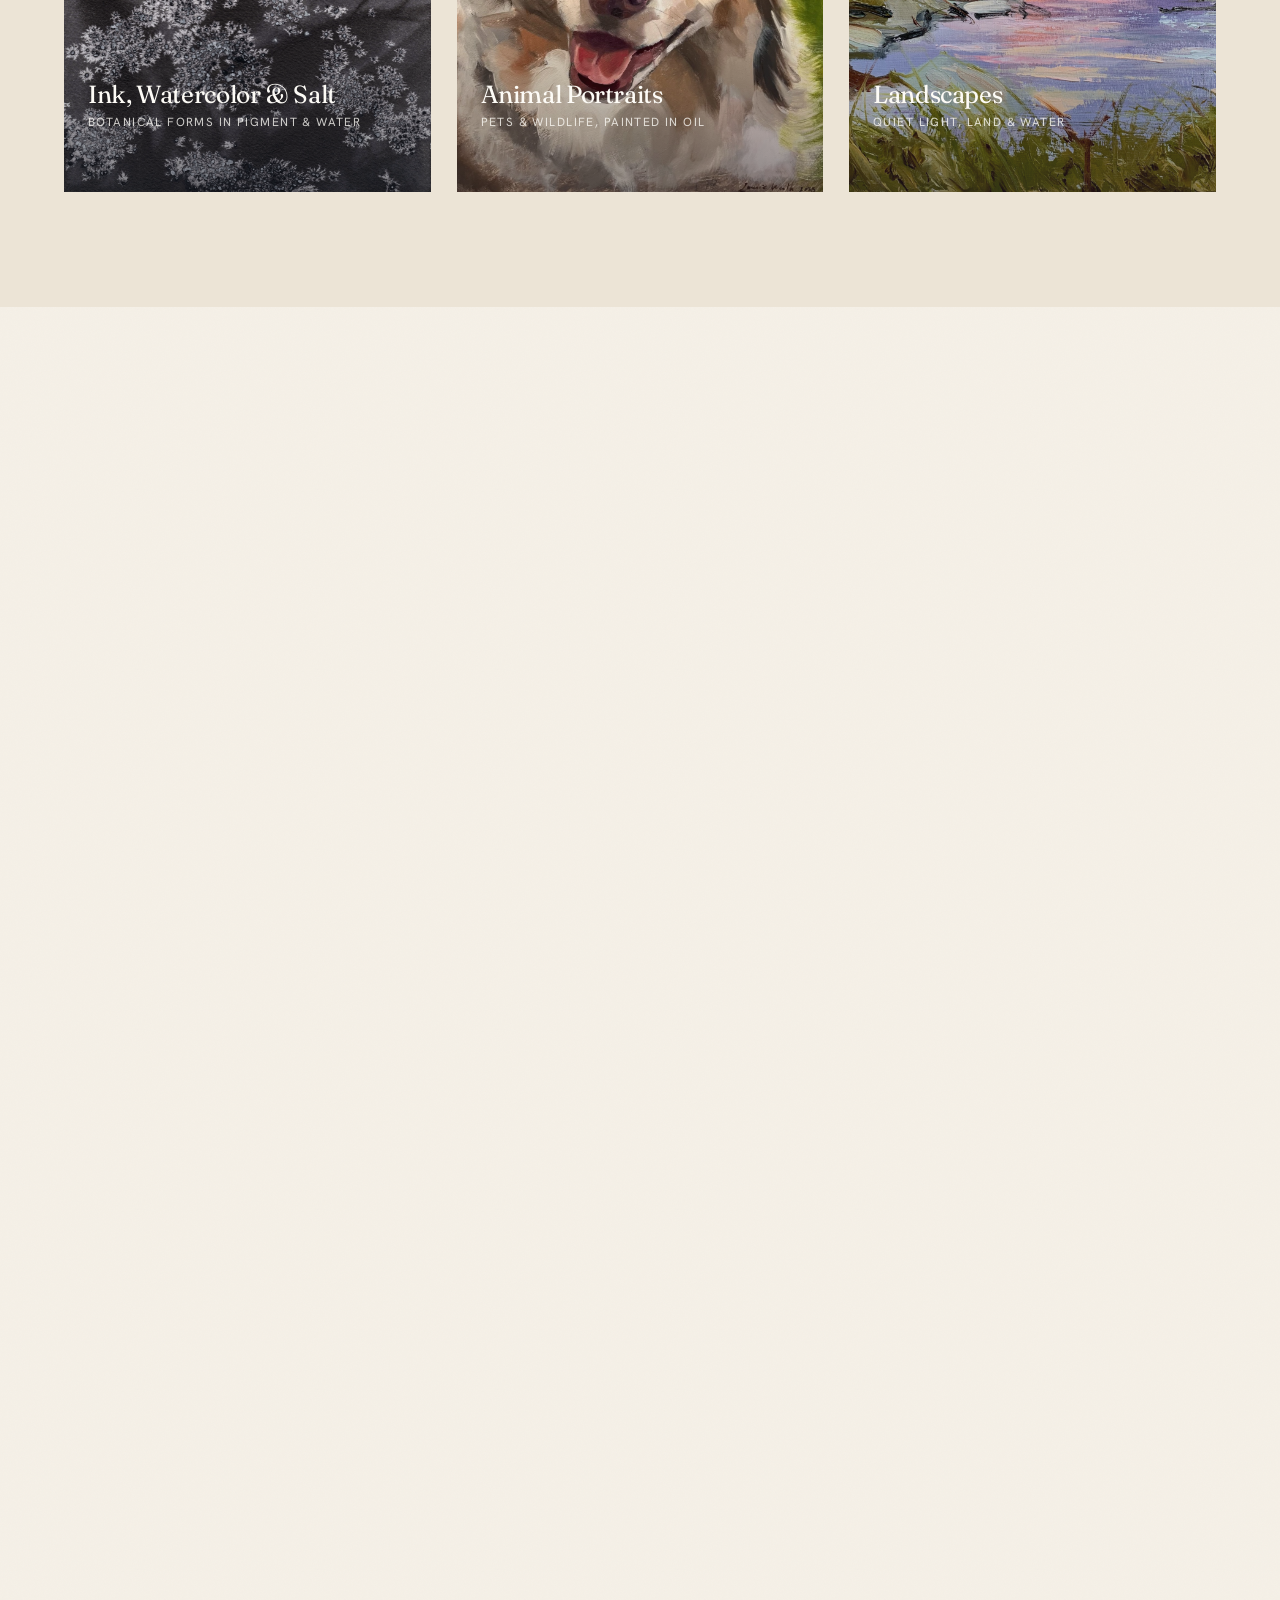
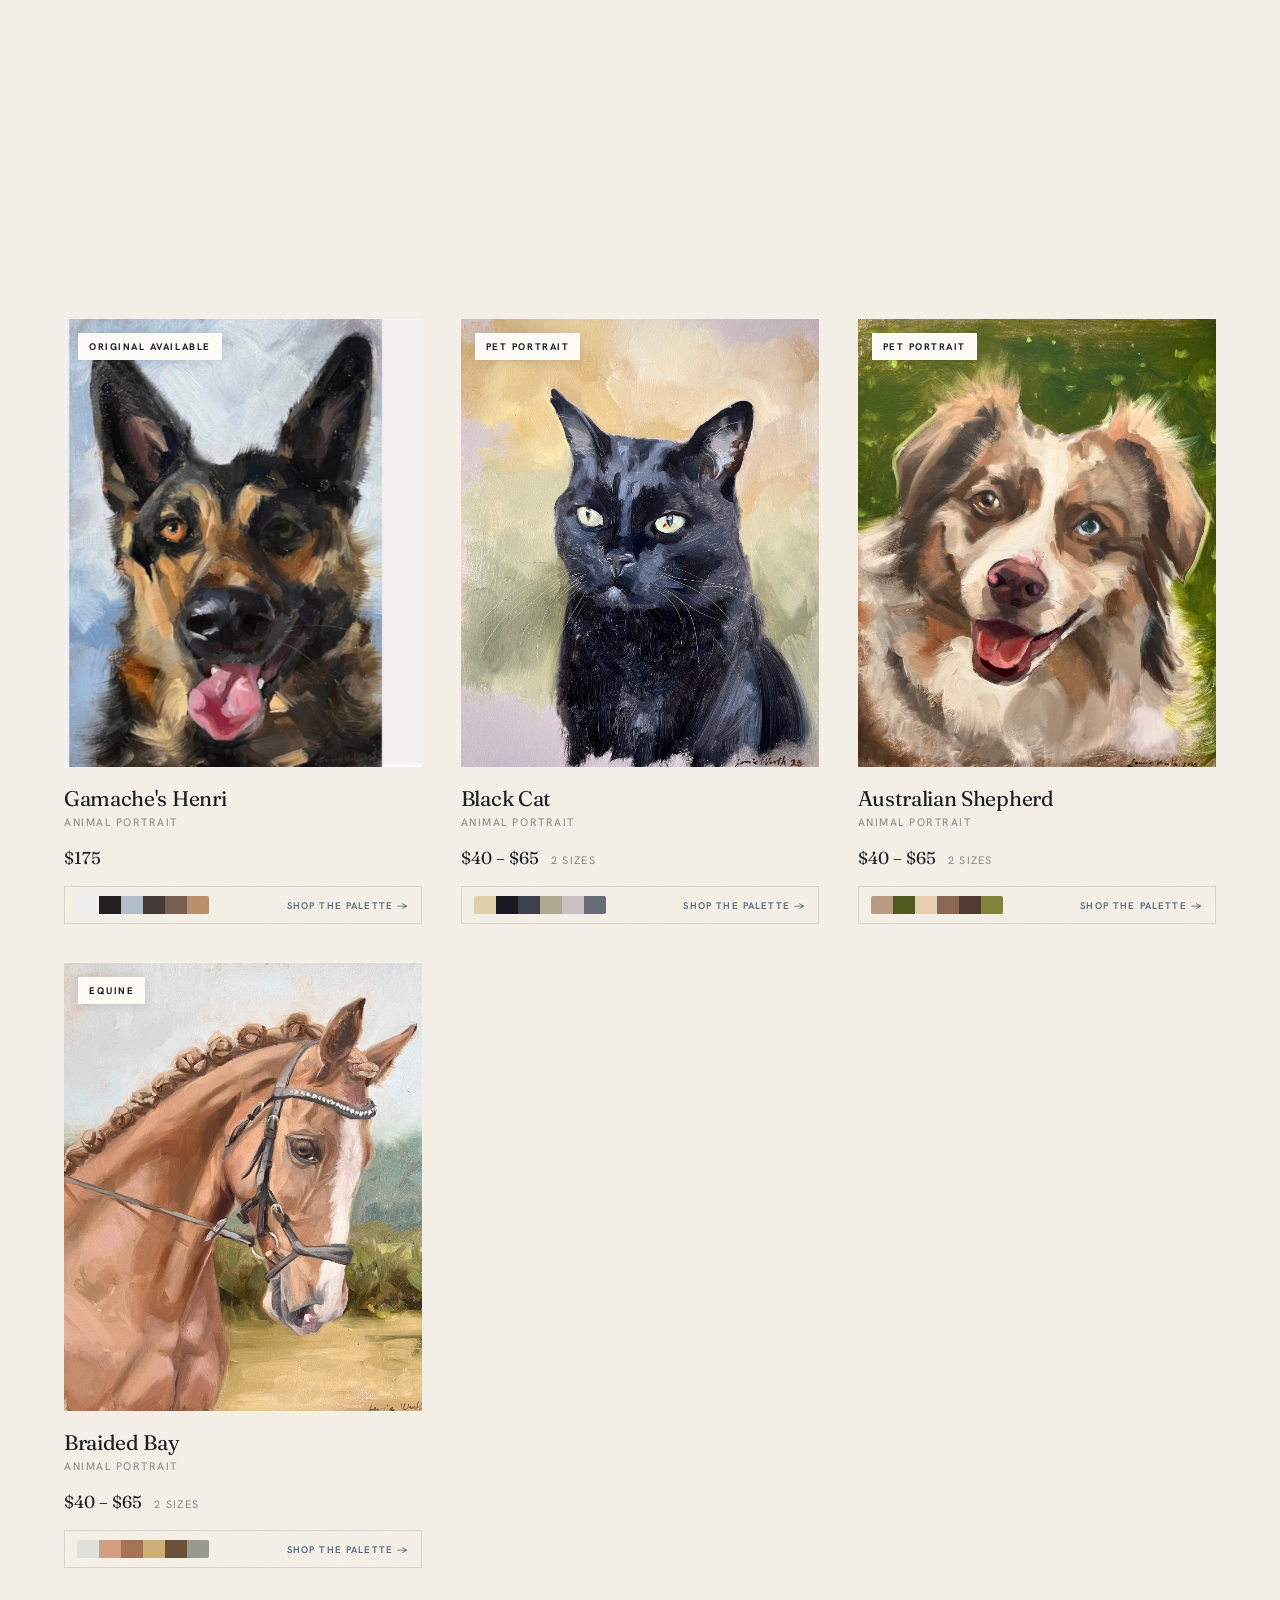
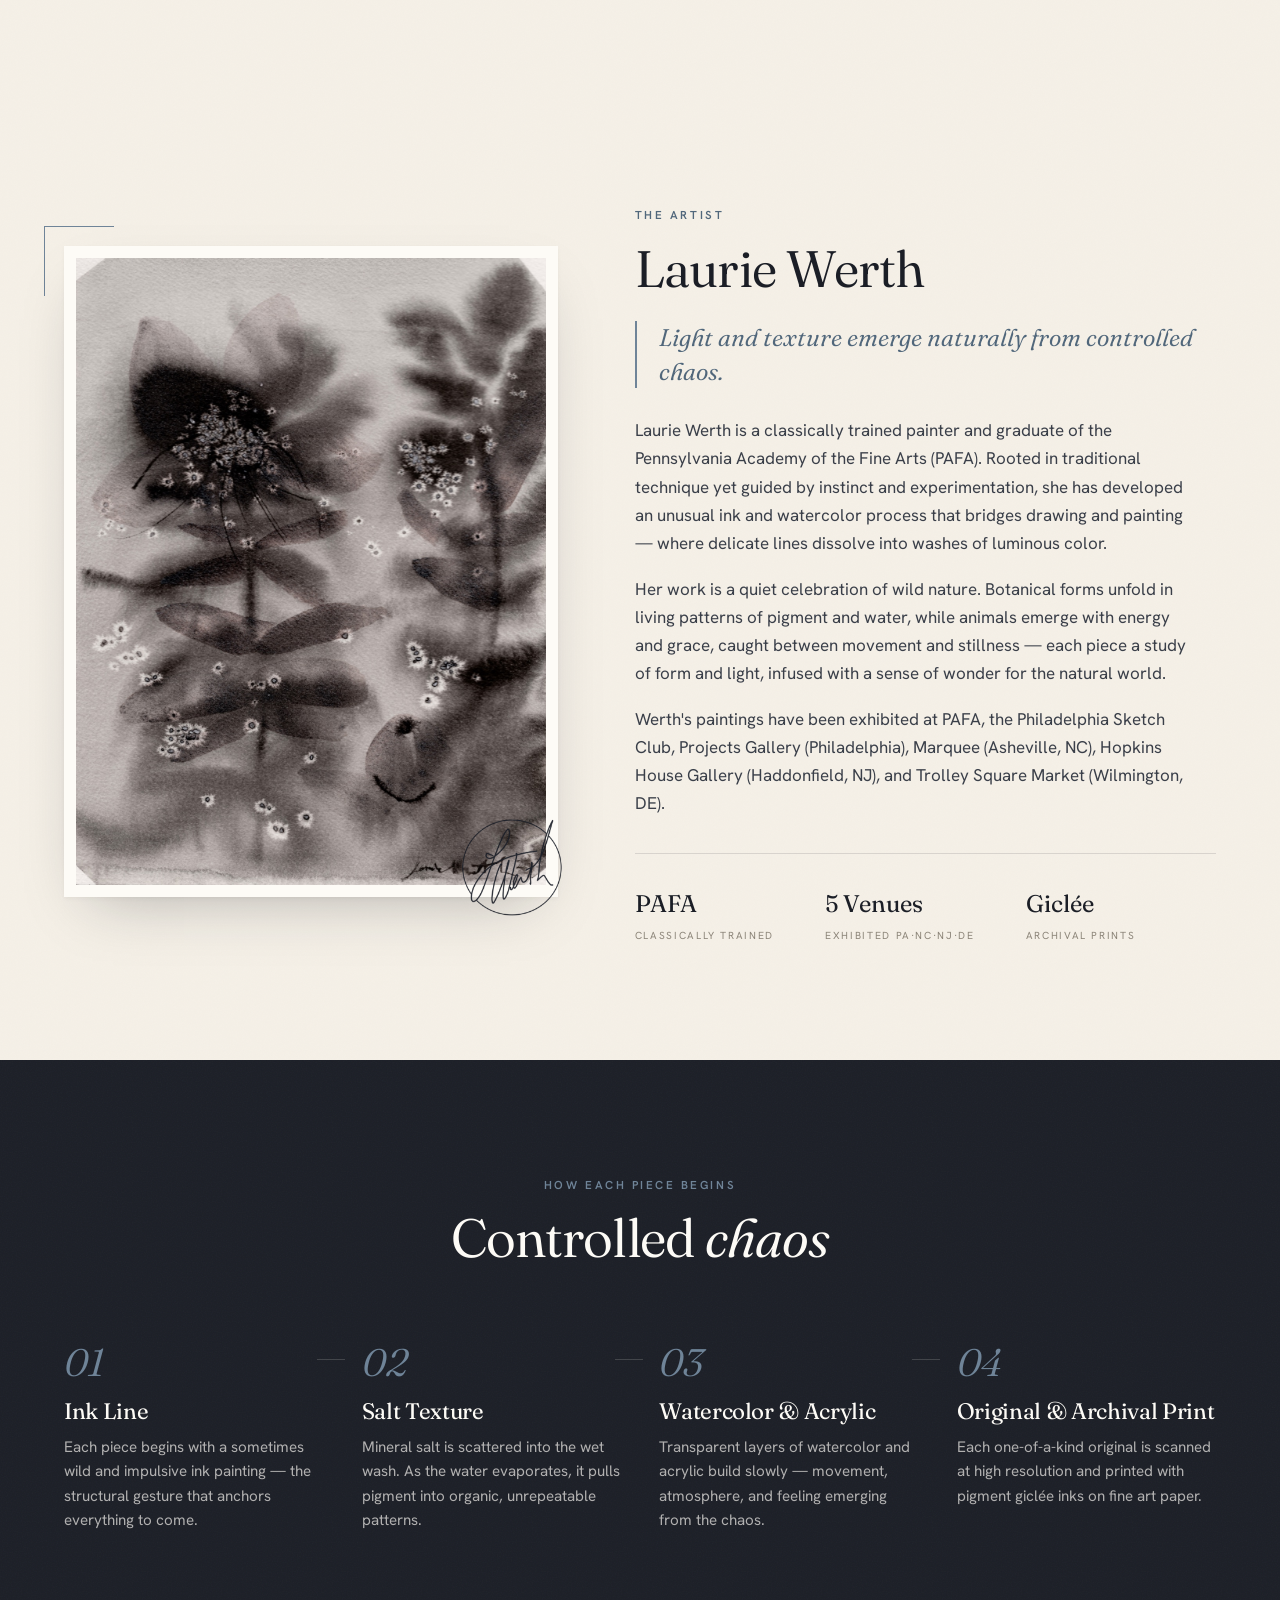
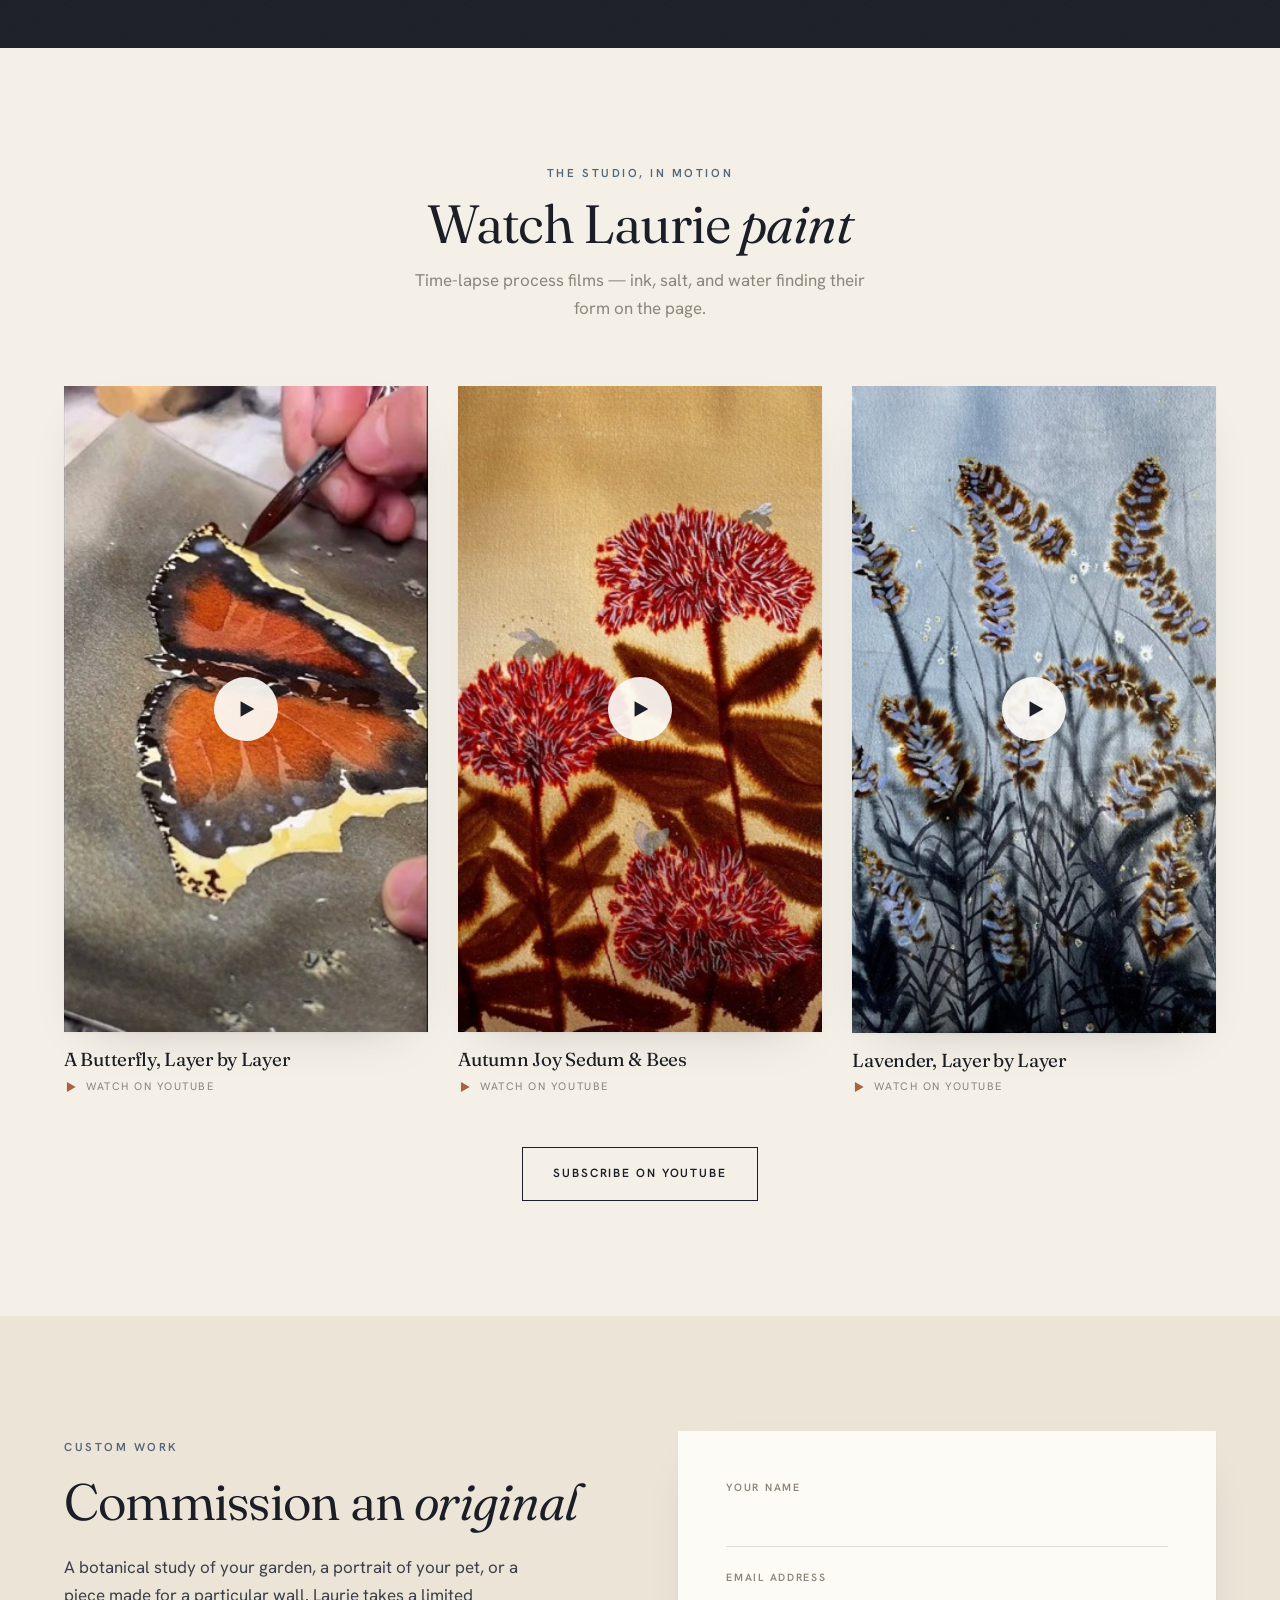
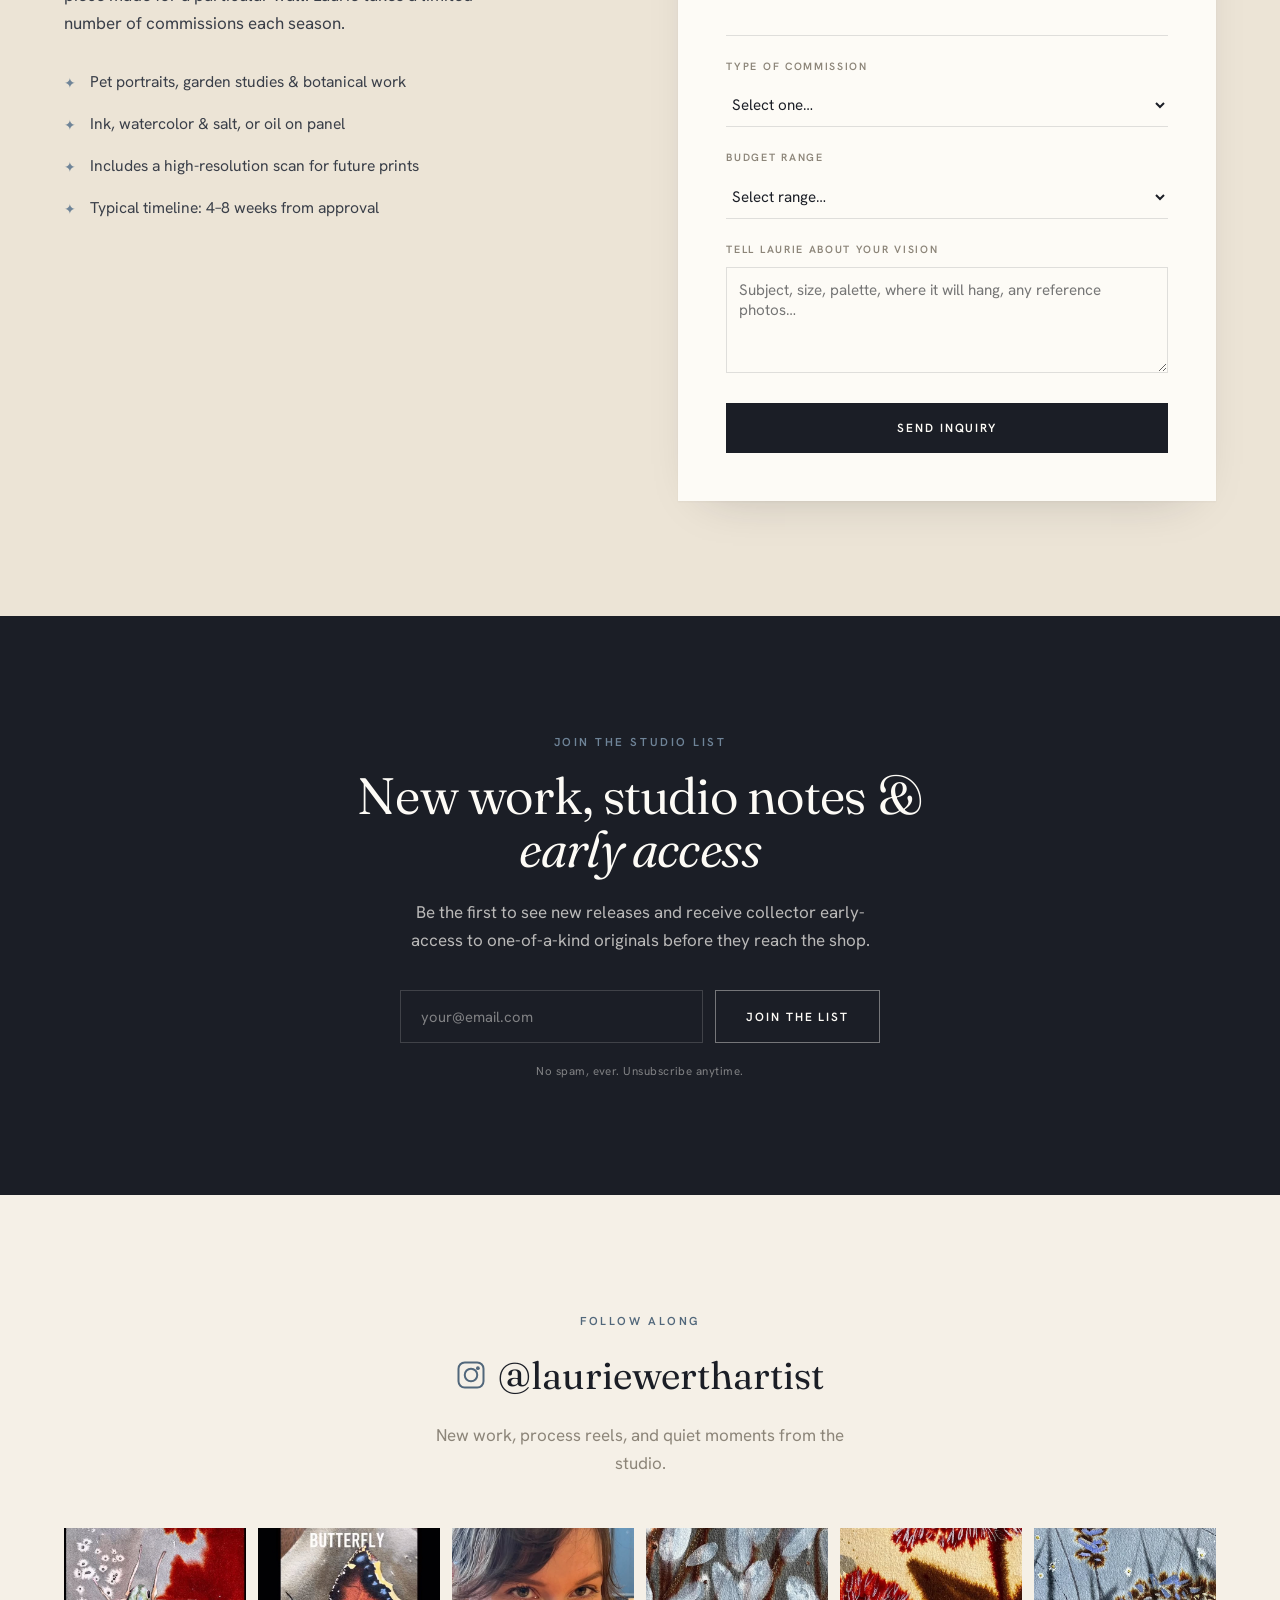
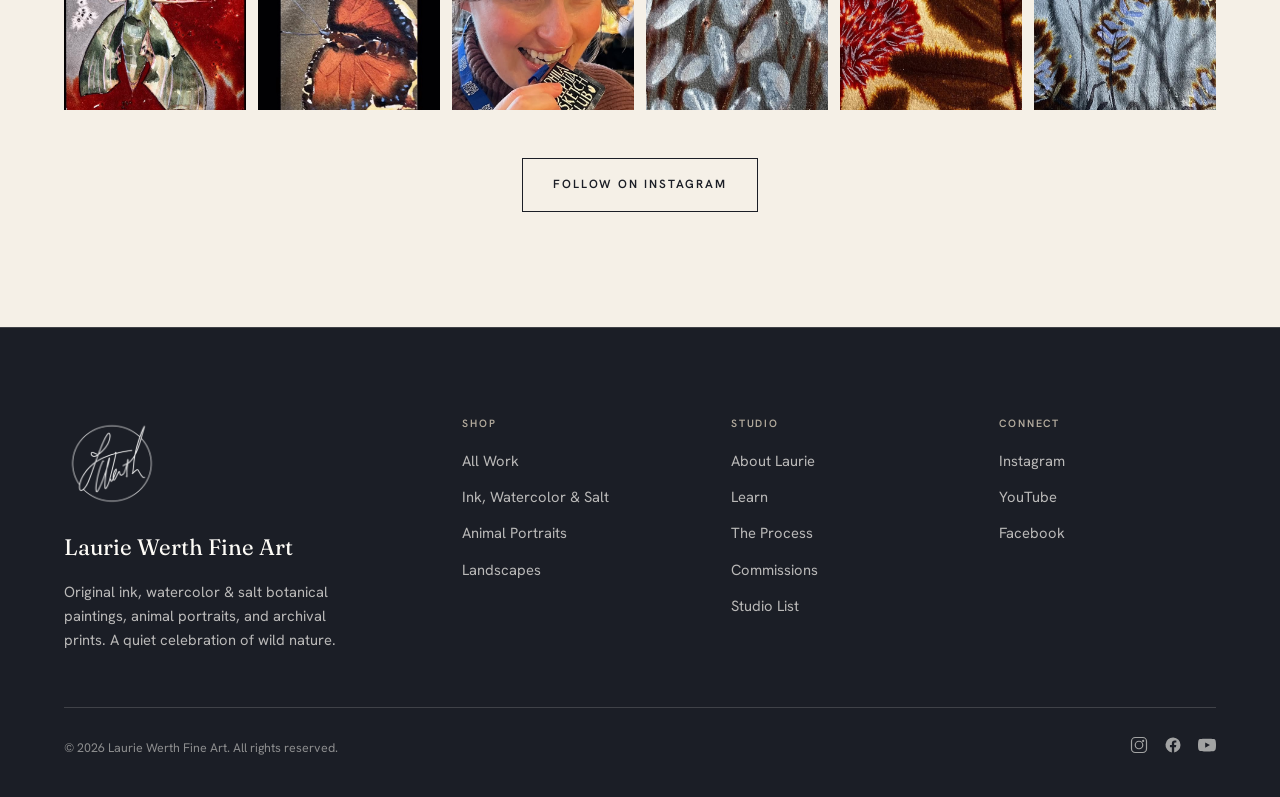
==== commit 05658b44: "Shop-the-palette: clickable paint palette under each painting (local) - Precomputed each painting's " ====
--- a/index.html
+++ b/index.html
@@ -32,7 +32,7 @@
   <link rel="preconnect" href="https://fonts.gstatic.com" crossorigin>
   <link href="https://fonts.googleapis.com/css2?family=Fraunces:ital,opsz,wght@0,9..144,300..560;1,9..144,300..560&family=Hanken+Grotesk:wght@300;400;500;600;700&display=swap" rel="stylesheet">
 
-  <link rel="stylesheet" href="styles.css">
+  <link rel="stylesheet" href="styles.css?v=2">
 
   <!-- Schema.org -->
   <script type="application/ld+json">
@@ -541,9 +541,17 @@
   </div>
 
 
+  <!-- ═══ Shop-the-Palette Modal ═══ -->
+  <div class="modal-overlay" id="paletteOverlay"></div>
+  <div class="modal palette-modal" id="paletteModal" role="dialog" aria-label="Paint palette">
+    <button class="modal__close" id="paletteClose" aria-label="Close">✕</button>
+    <div class="palette-modal__inner" id="paletteModalContent"></div>
+  </div>
+
+
   <!-- ═══ Toast ═══ -->
   <div class="toast" id="toast" role="alert" aria-live="polite"></div>
 
-  <script src="app.js"></script>
+  <script src="app.js?v=2"></script>
 </body>
 </html>
--- a/styles.css
+++ b/styles.css
@@ -536,6 +536,43 @@
 }
 .ig-tile:hover .ig-tile__overlay svg { opacity: 1; transform: scale(1); }
 .instagram__cta { margin-top: clamp(32px, 4vw, 48px); }
+
+/* ═══ Product palette strip + Shop-the-palette modal ═══════ */
+.product-card__palette {
+  display: flex; align-items: center; justify-content: space-between; gap: 12px;
+  width: 100%; margin-top: 14px; padding: 9px 12px; background: transparent;
+  border: 1px solid var(--line); cursor: pointer; text-align: left;
+  transition: border-color 0.3s var(--ease), background 0.3s var(--ease);
+}
+.product-card__palette:hover { border-color: var(--ink); background: var(--salt); }
+.product-card__palette-swatches { display: flex; flex: 1; max-width: 132px; border-radius: 2px; overflow: hidden; box-shadow: inset 0 0 0 1px rgba(27,30,38,0.06); }
+.product-card__palette-swatches span { flex: 1; height: 18px; }
+.product-card__palette-label { font-size: 0.6rem; font-weight: 600; text-transform: uppercase; letter-spacing: 0.12em; color: var(--slate-deep); white-space: nowrap; }
+
+.palette-modal { width: min(660px, 94vw); }
+.palette-modal__inner { padding: clamp(28px, 3.5vw, 48px); }
+.palette-modal__title { font-family: var(--font-display); font-weight: 380; font-size: clamp(1.7rem, 3vw, 2.4rem); margin: 12px 0 6px; }
+.palette-modal__sub { color: var(--stone); font-size: 0.92rem; margin-bottom: 24px; }
+.palette-modal__list { display: grid; gap: 10px; }
+.palette-row { display: flex; align-items: center; gap: 14px; padding: 12px 14px; border: 1px solid var(--line-soft); background: var(--salt); text-decoration: none; color: var(--ink); transition: border-color 0.3s var(--ease), transform 0.3s var(--ease); }
+.palette-row:hover { border-color: var(--stone); transform: translateX(2px); }
+.palette-row__sw { display: flex; gap: 6px; flex-shrink: 0; }
+.palette-row__from, .palette-row__to { width: 30px; height: 30px; border-radius: 3px; box-shadow: inset 0 0 0 1px rgba(27,30,38,0.08); }
+.palette-row__body { flex: 1; display: flex; flex-direction: column; gap: 5px; }
+.palette-row__name { font-family: var(--font-display); font-size: 1.05rem; line-height: 1.1; }
+.palette-row__buy { font-size: 0.62rem; font-weight: 600; text-transform: uppercase; letter-spacing: 0.12em; color: var(--slate-deep); white-space: nowrap; }
+.palette-modal__note { font-size: 0.78rem; font-style: italic; color: var(--stone); margin-top: 20px; line-height: 1.55; }
+
+.ps-tag { align-self: flex-start; font-size: 0.58rem; font-weight: 600; text-transform: uppercase; letter-spacing: 0.1em; padding: 3px 9px; border-radius: 40px; }
+.ps-tag--great { background: #e1efe6; color: #2f5d43; }
+.ps-tag--good { background: #e7eef3; color: var(--slate-deep); }
+.ps-tag--ok { background: #f3ece2; color: #8a5a37; }
+.ps-tag--approx { background: #f1efe8; color: var(--stone); }
+
+@media (max-width: 560px) {
+  .palette-row { flex-wrap: wrap; }
+  .palette-row__buy { width: 100%; }
+}
 
 /* ═══ Learn page ═══════════════════════════════════════════ */
 .learn-hero { background: var(--paper); padding-top: clamp(132px, 17vh, 210px); padding-bottom: clamp(48px, 6vw, 80px); text-align: center; position: relative; overflow: hidden; }
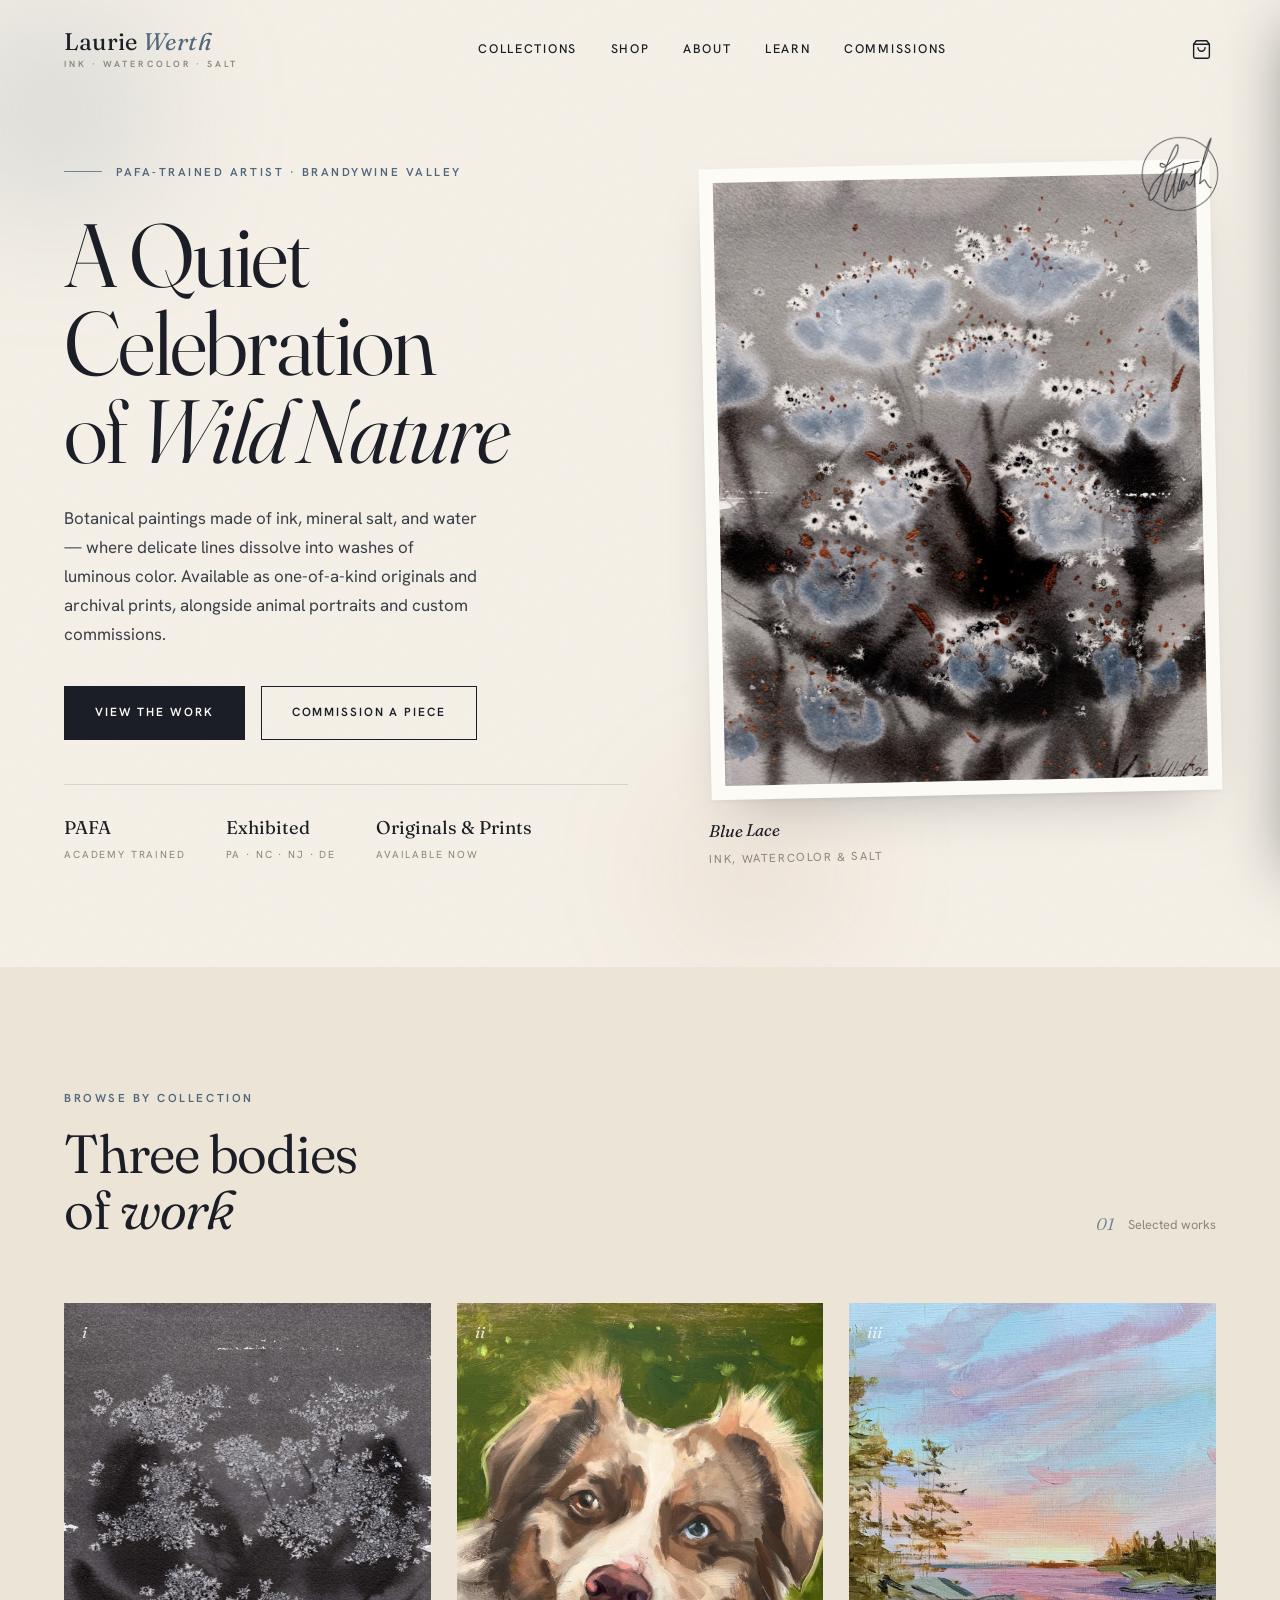
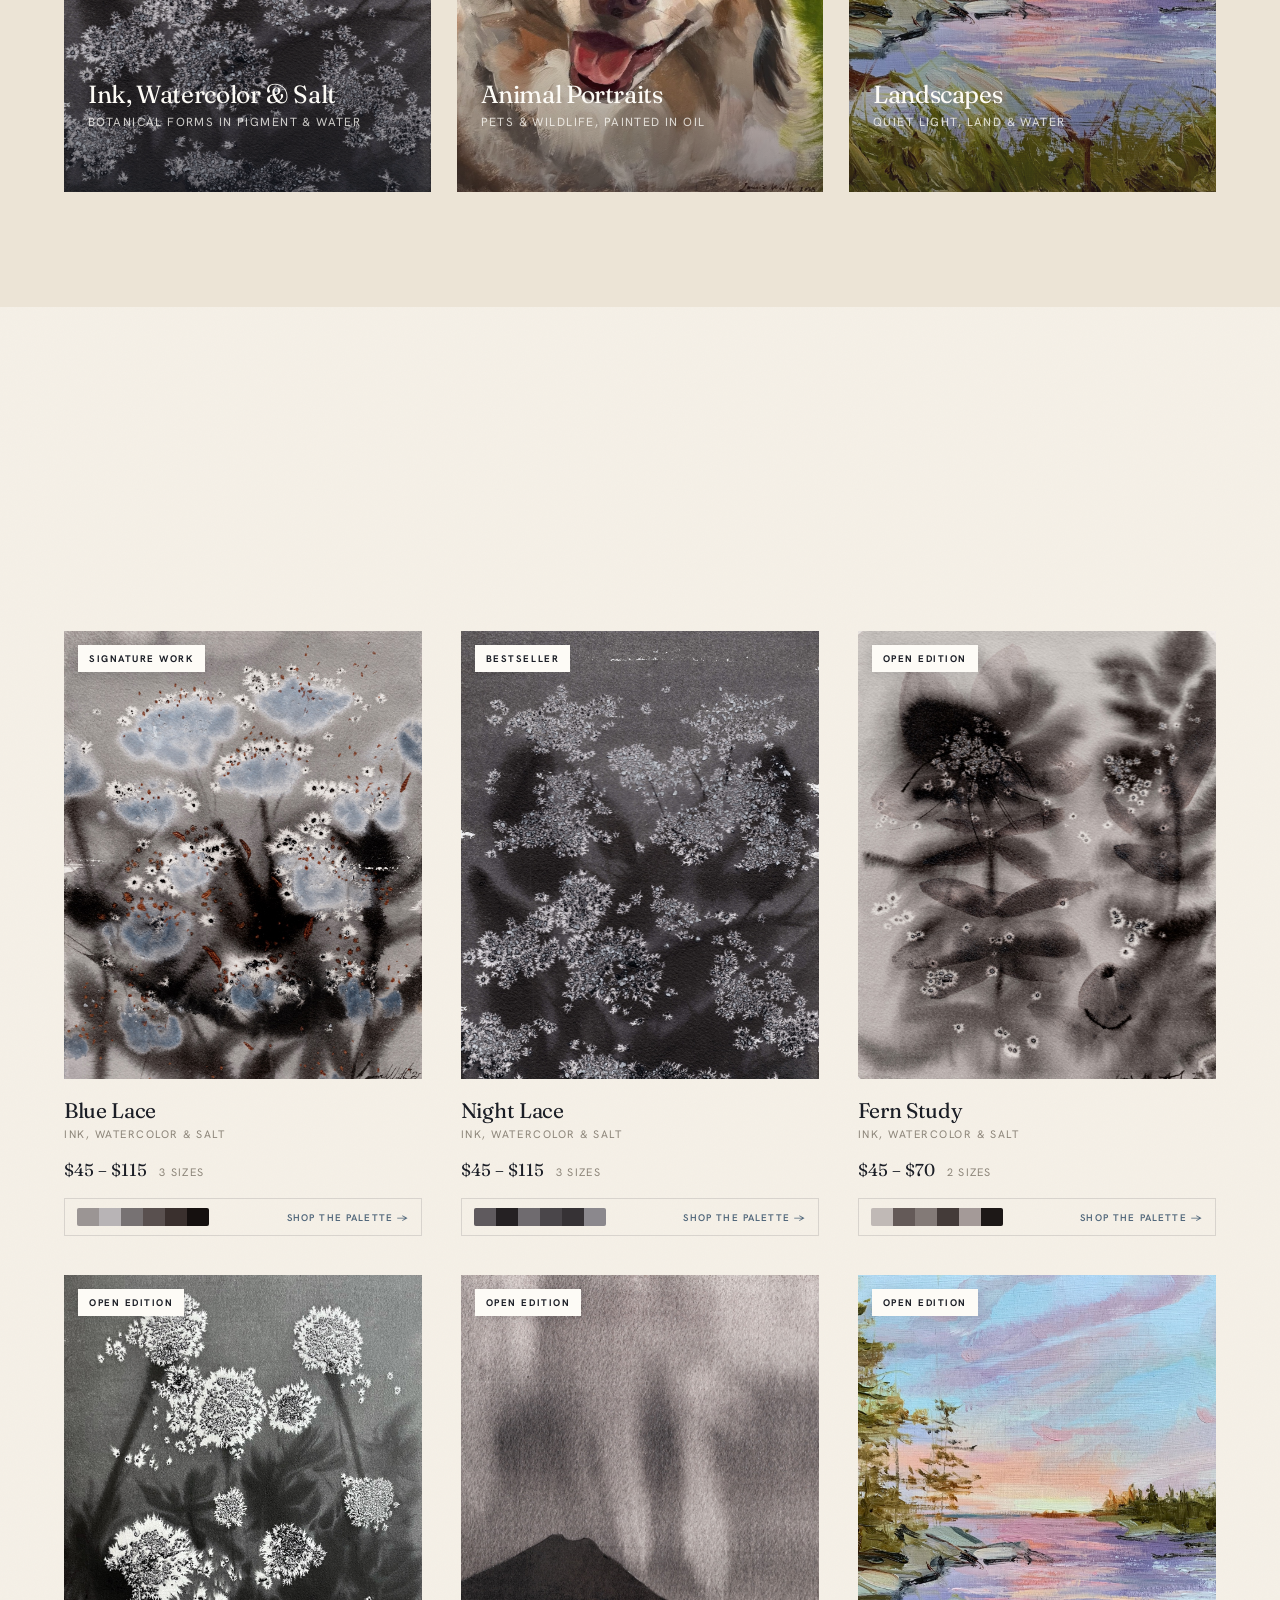
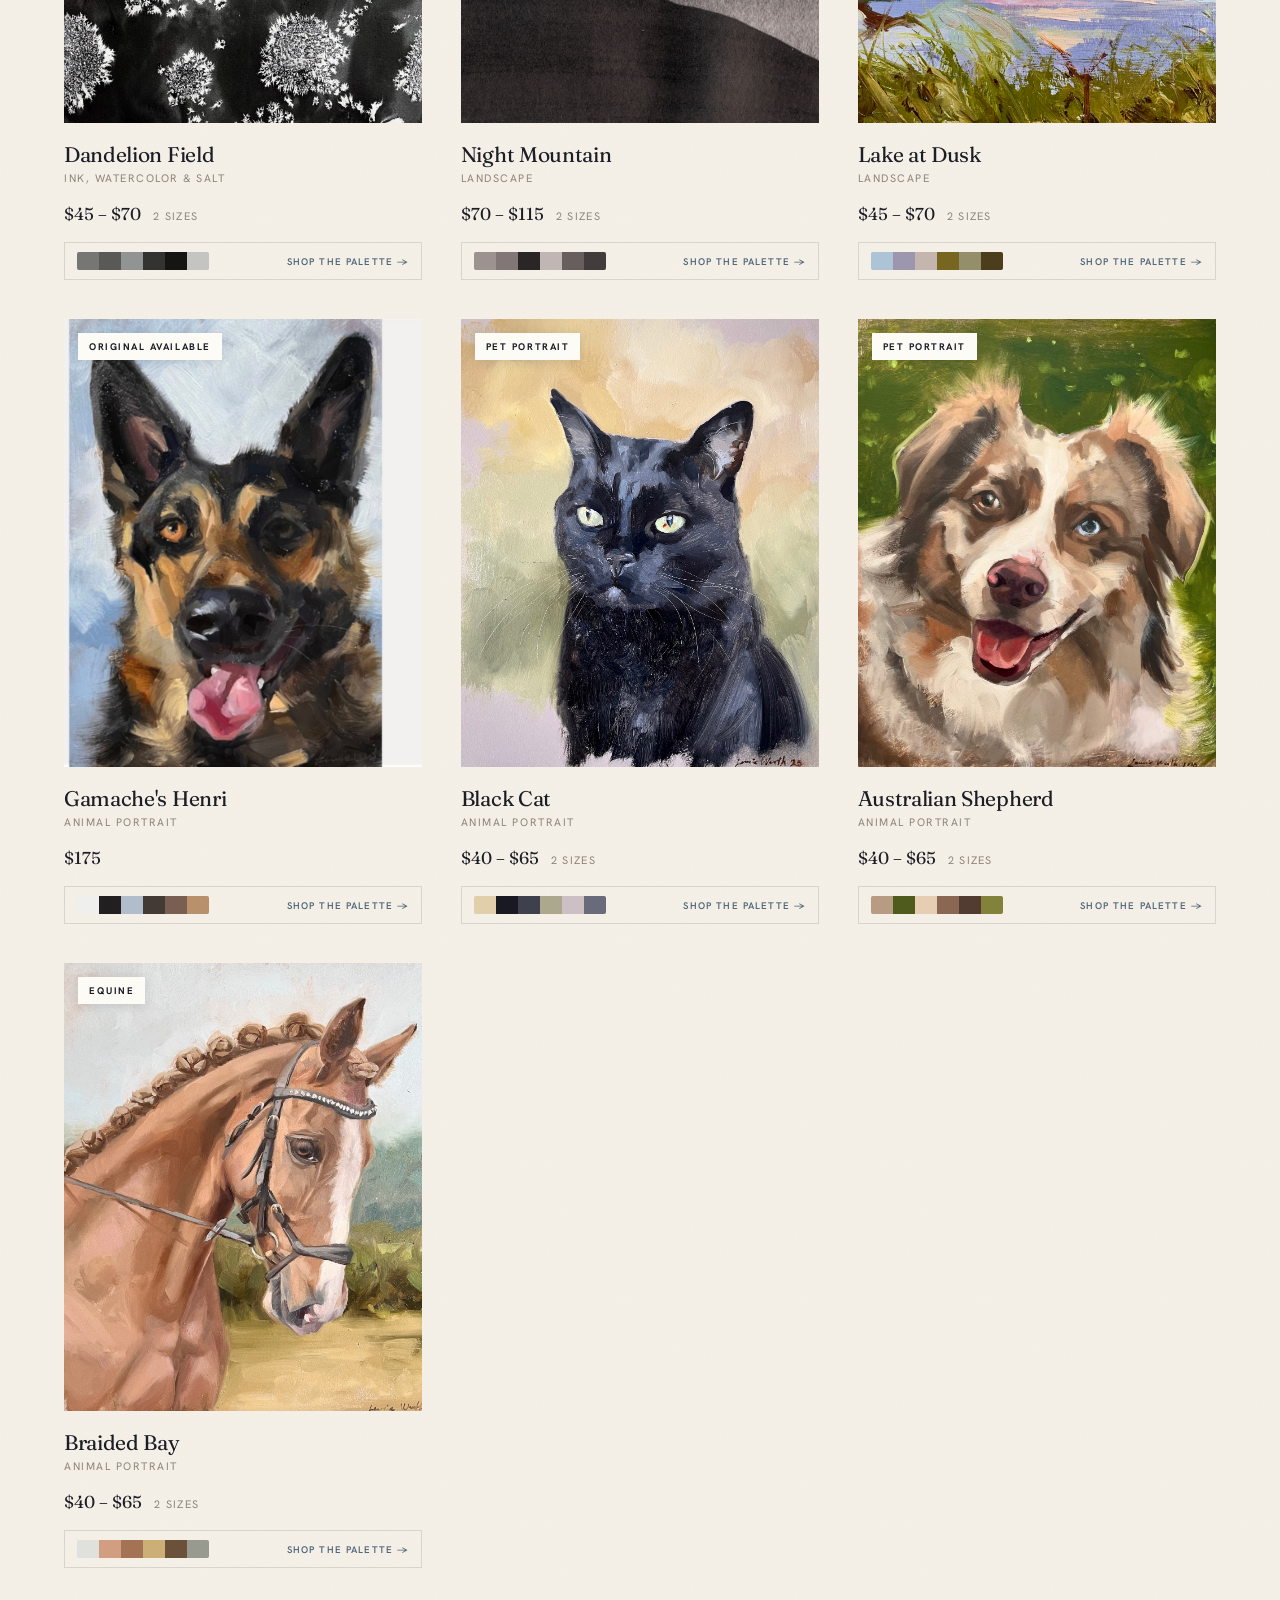
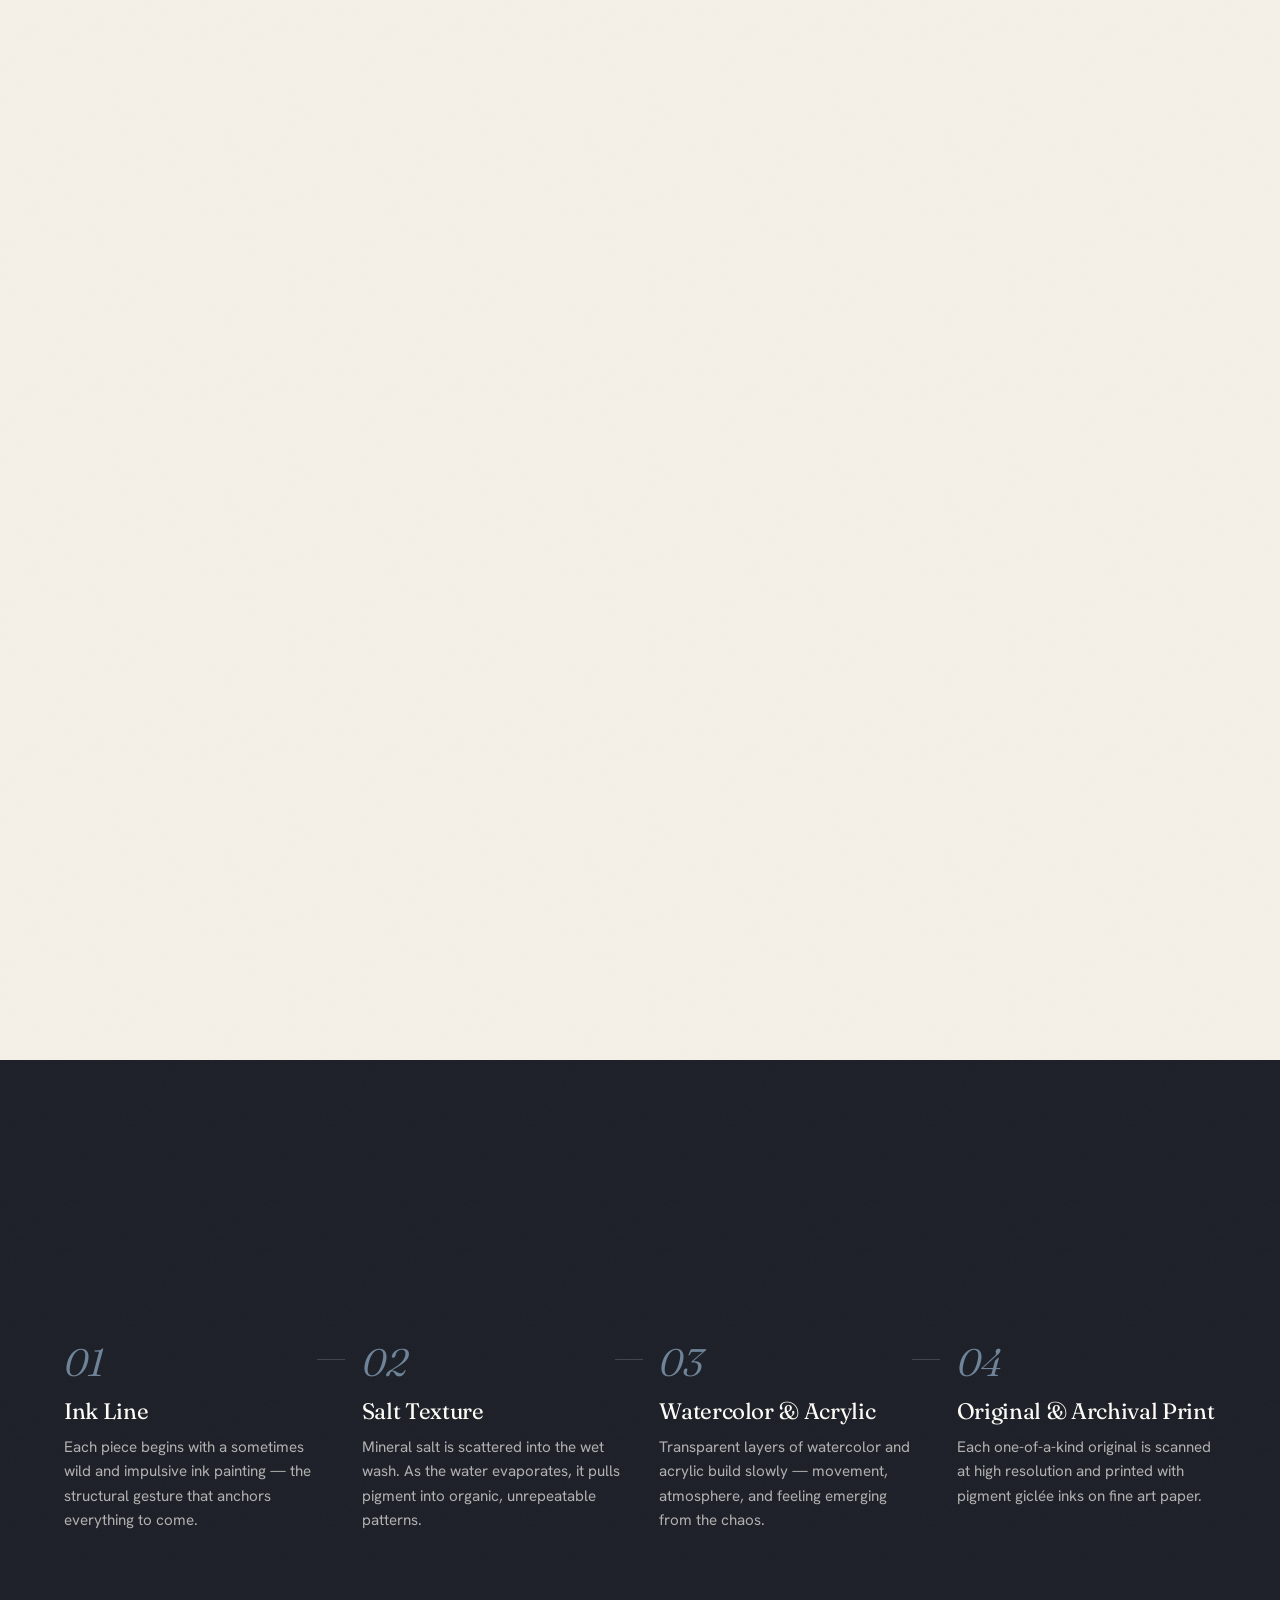
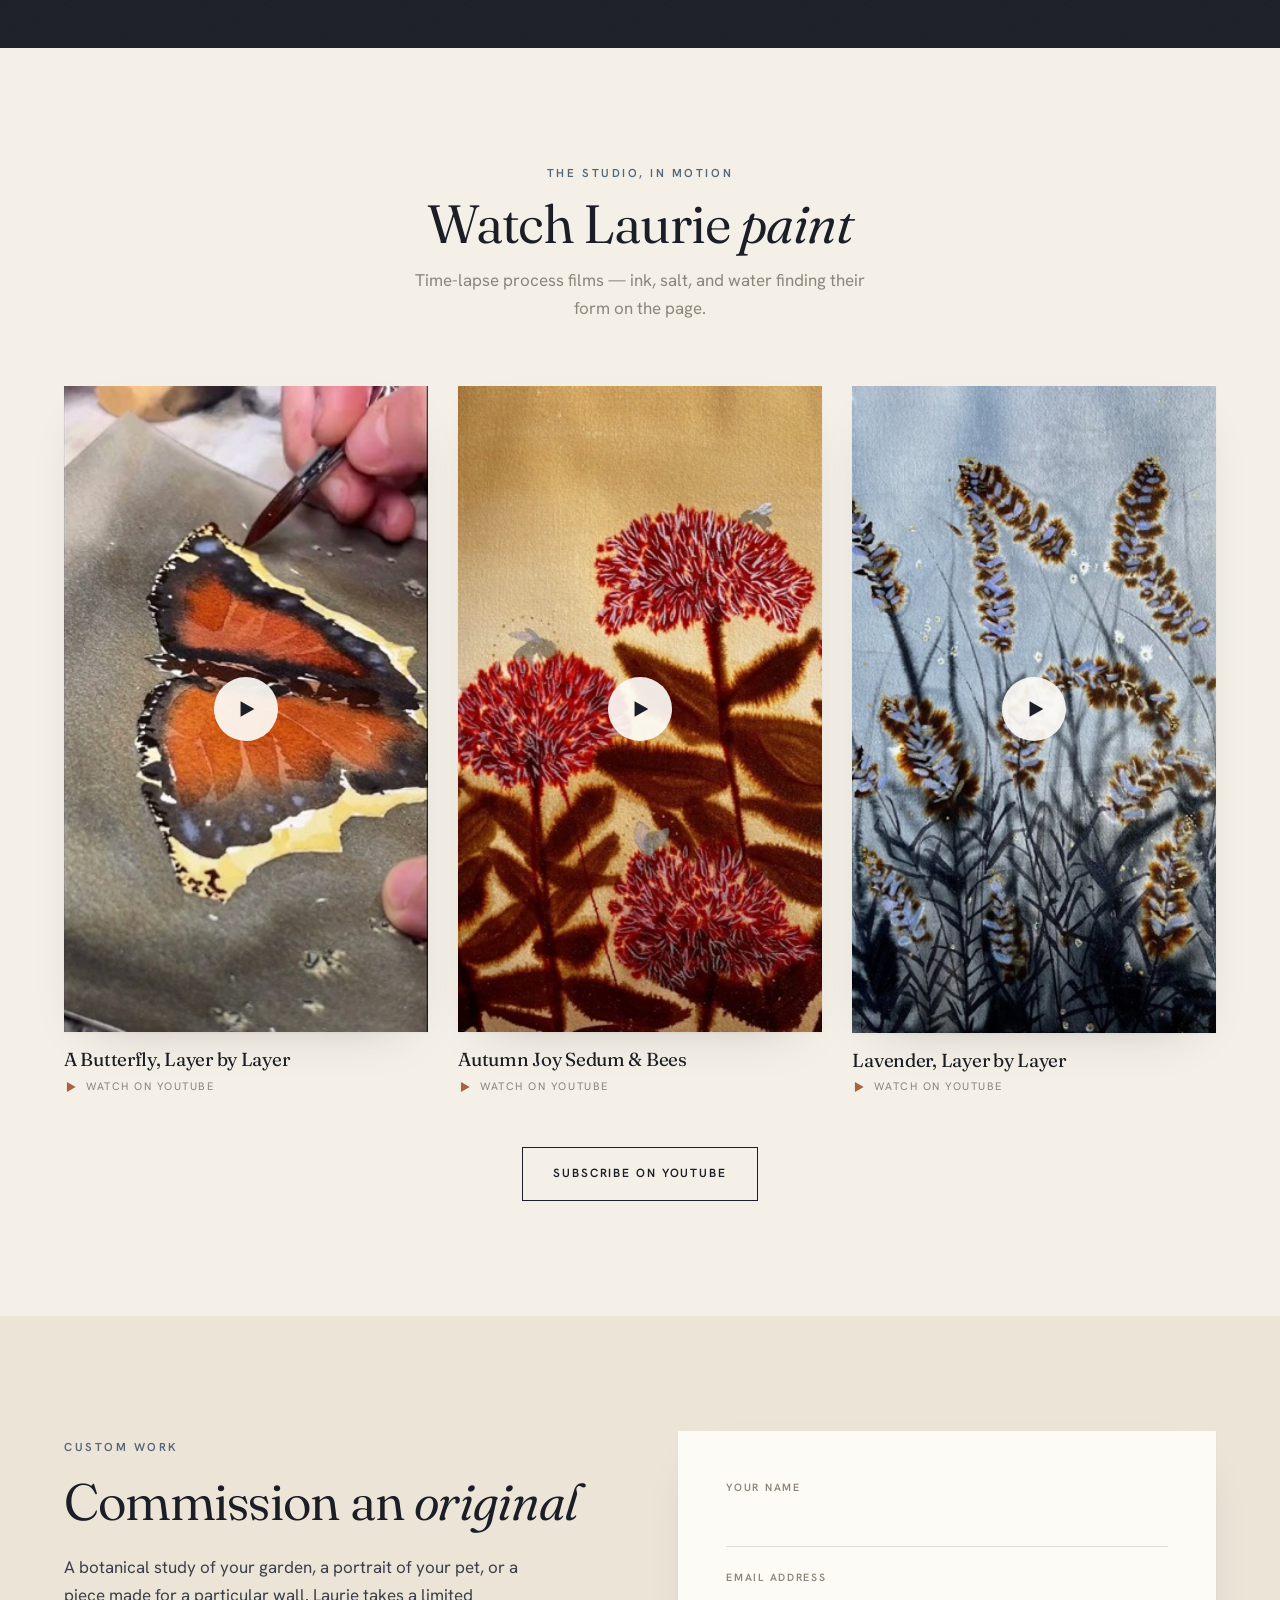
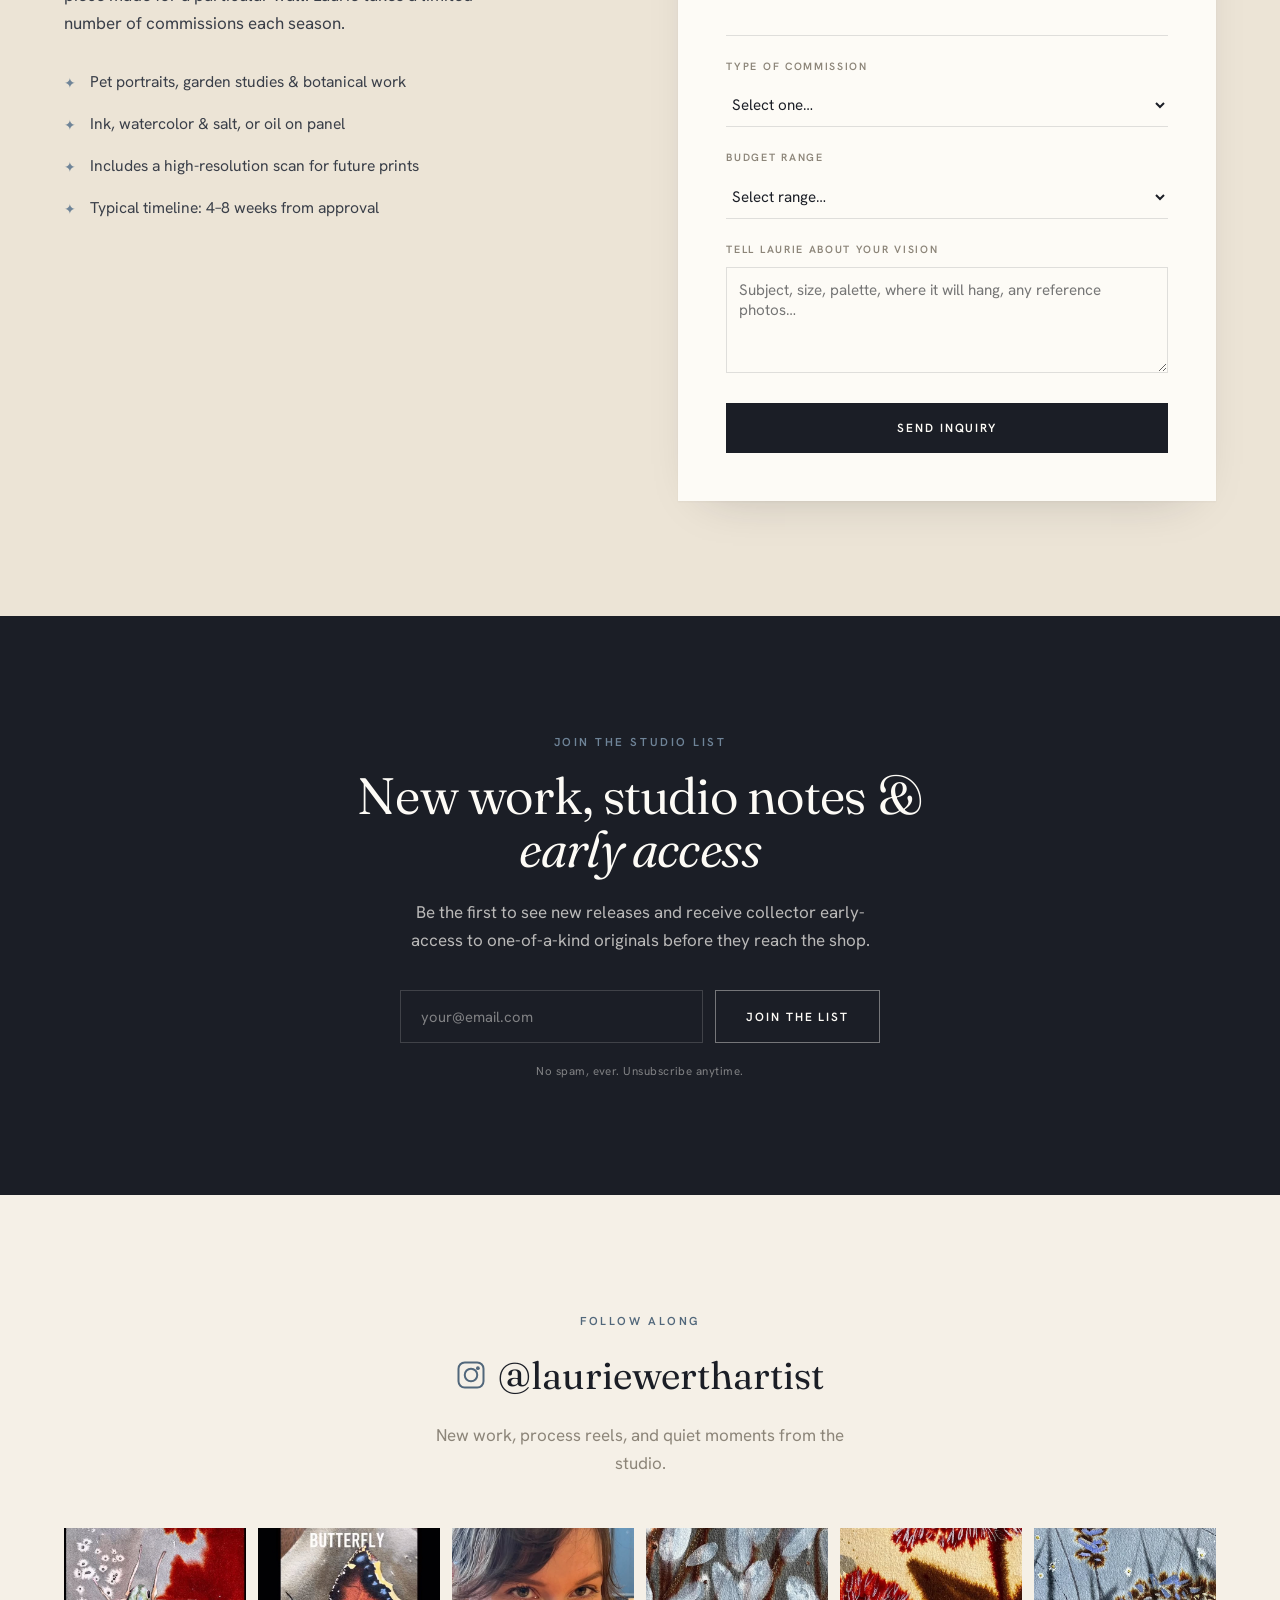
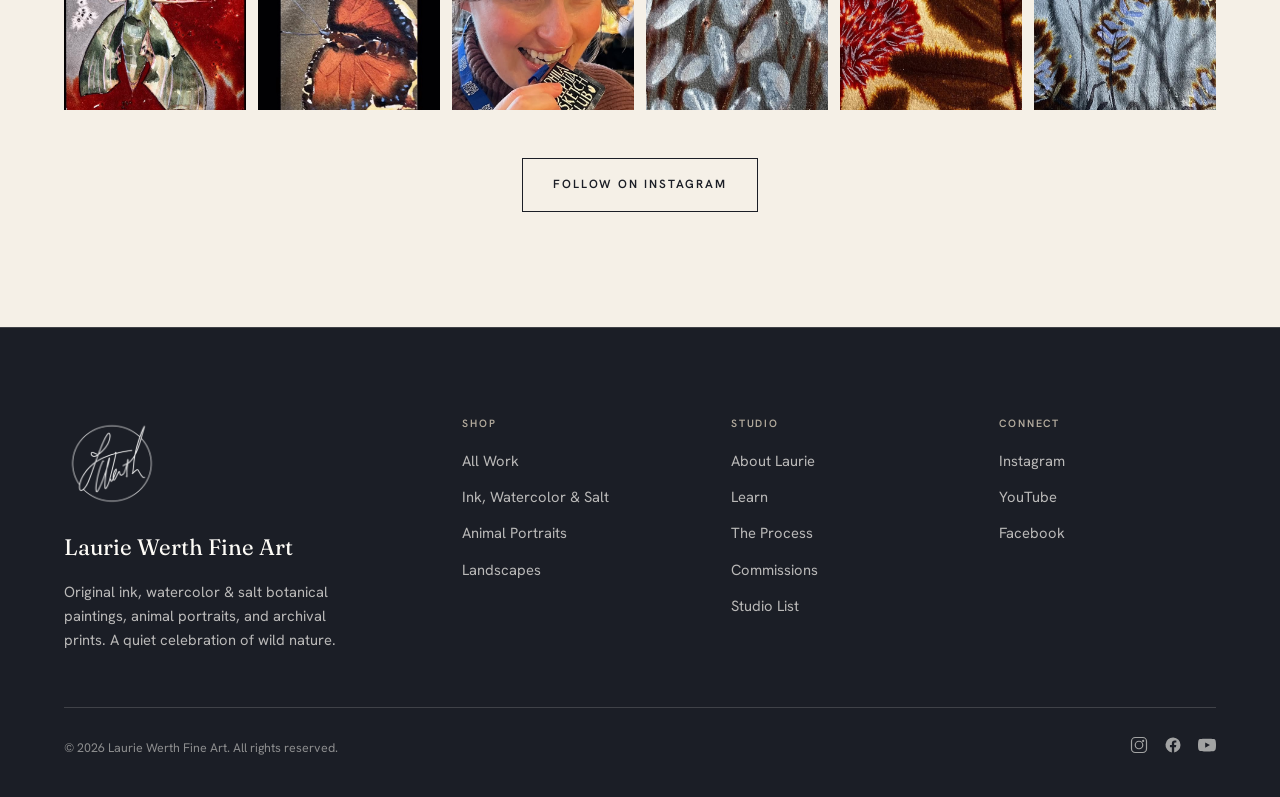
==== commit 00ea1acb: "Add Palette Studio to nav (hidden on home) + Learn CTA - Header nav 'Palette Studio' link on all pag" ====
--- a/index.html
+++ b/index.html
@@ -32,7 +32,7 @@
   <link rel="preconnect" href="https://fonts.gstatic.com" crossorigin>
   <link href="https://fonts.googleapis.com/css2?family=Fraunces:ital,opsz,wght@0,9..144,300..560;1,9..144,300..560&family=Hanken+Grotesk:wght@300;400;500;600;700&display=swap" rel="stylesheet">
 
-  <link rel="stylesheet" href="styles.css?v=2">
+  <link rel="stylesheet" href="styles.css?v=3">
 
   <!-- Schema.org -->
   <script type="application/ld+json">
@@ -53,7 +53,7 @@
   }
   </script>
 </head>
-<body>
+<body class="is-home">
 
   <!-- ═══ Header ═══ -->
   <header class="header" id="header">
@@ -68,6 +68,7 @@
         <a href="#shop" class="header__link">Shop</a>
         <a href="#about" class="header__link">About</a>
         <a href="learn.html" class="header__link">Learn</a>
+        <a href="palette.html" class="header__link header__link--palette">Palette Studio</a>
         <a href="#commissions" class="header__link">Commissions</a>
       </nav>
 
@@ -552,6 +553,6 @@
   <!-- ═══ Toast ═══ -->
   <div class="toast" id="toast" role="alert" aria-live="polite"></div>
 
-  <script src="app.js?v=2"></script>
+  <script src="app.js?v=3"></script>
 </body>
 </html>
--- a/styles.css
+++ b/styles.css
@@ -224,6 +224,8 @@
   transition: transform 0.4s var(--ease);
 }
 .header__link:hover::after { transform: scaleX(1); transform-origin: left; }
+/* Palette Studio nav link: present in markup everywhere, hidden on the home page */
+.is-home .header__link--palette { display: none; }
 
 .header__actions { display: flex; align-items: center; gap: 18px; }
 .header__cart { position: relative; display: flex; align-items: center; color: var(--ink); padding: 4px; }
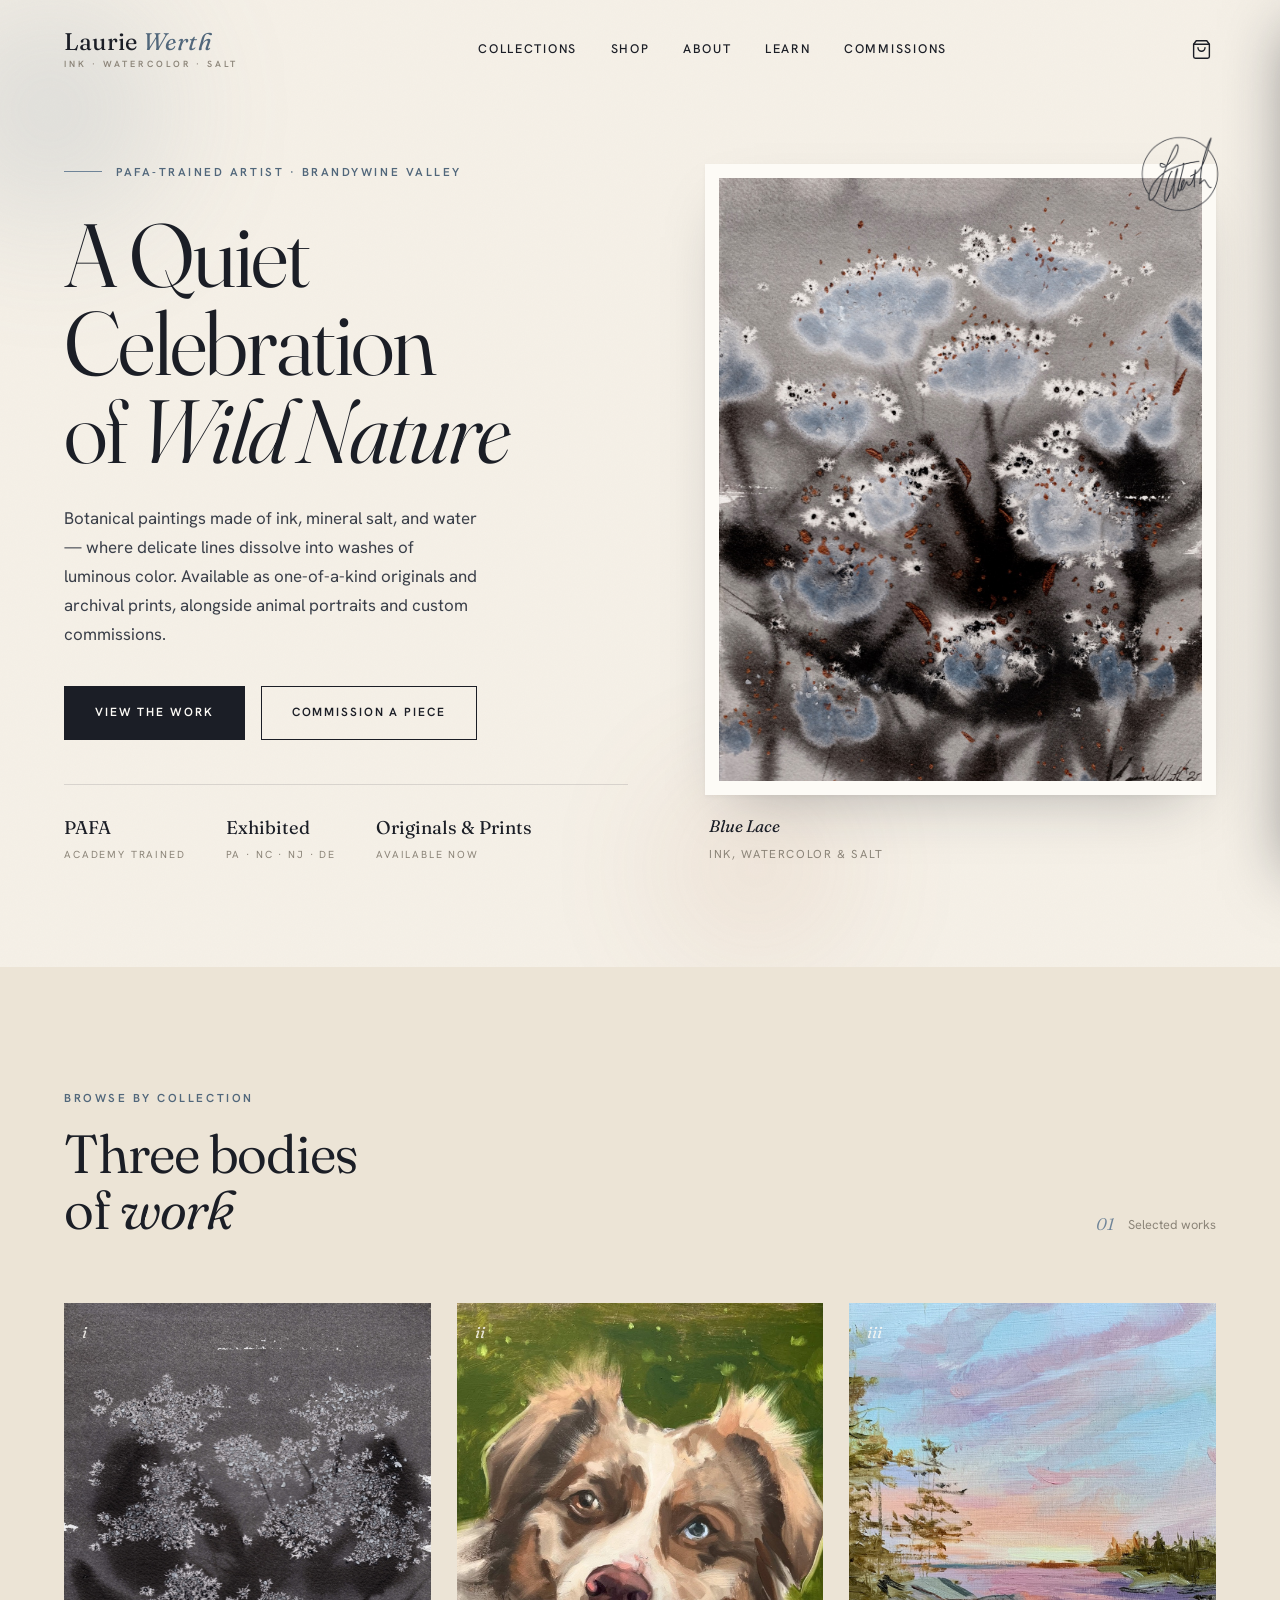
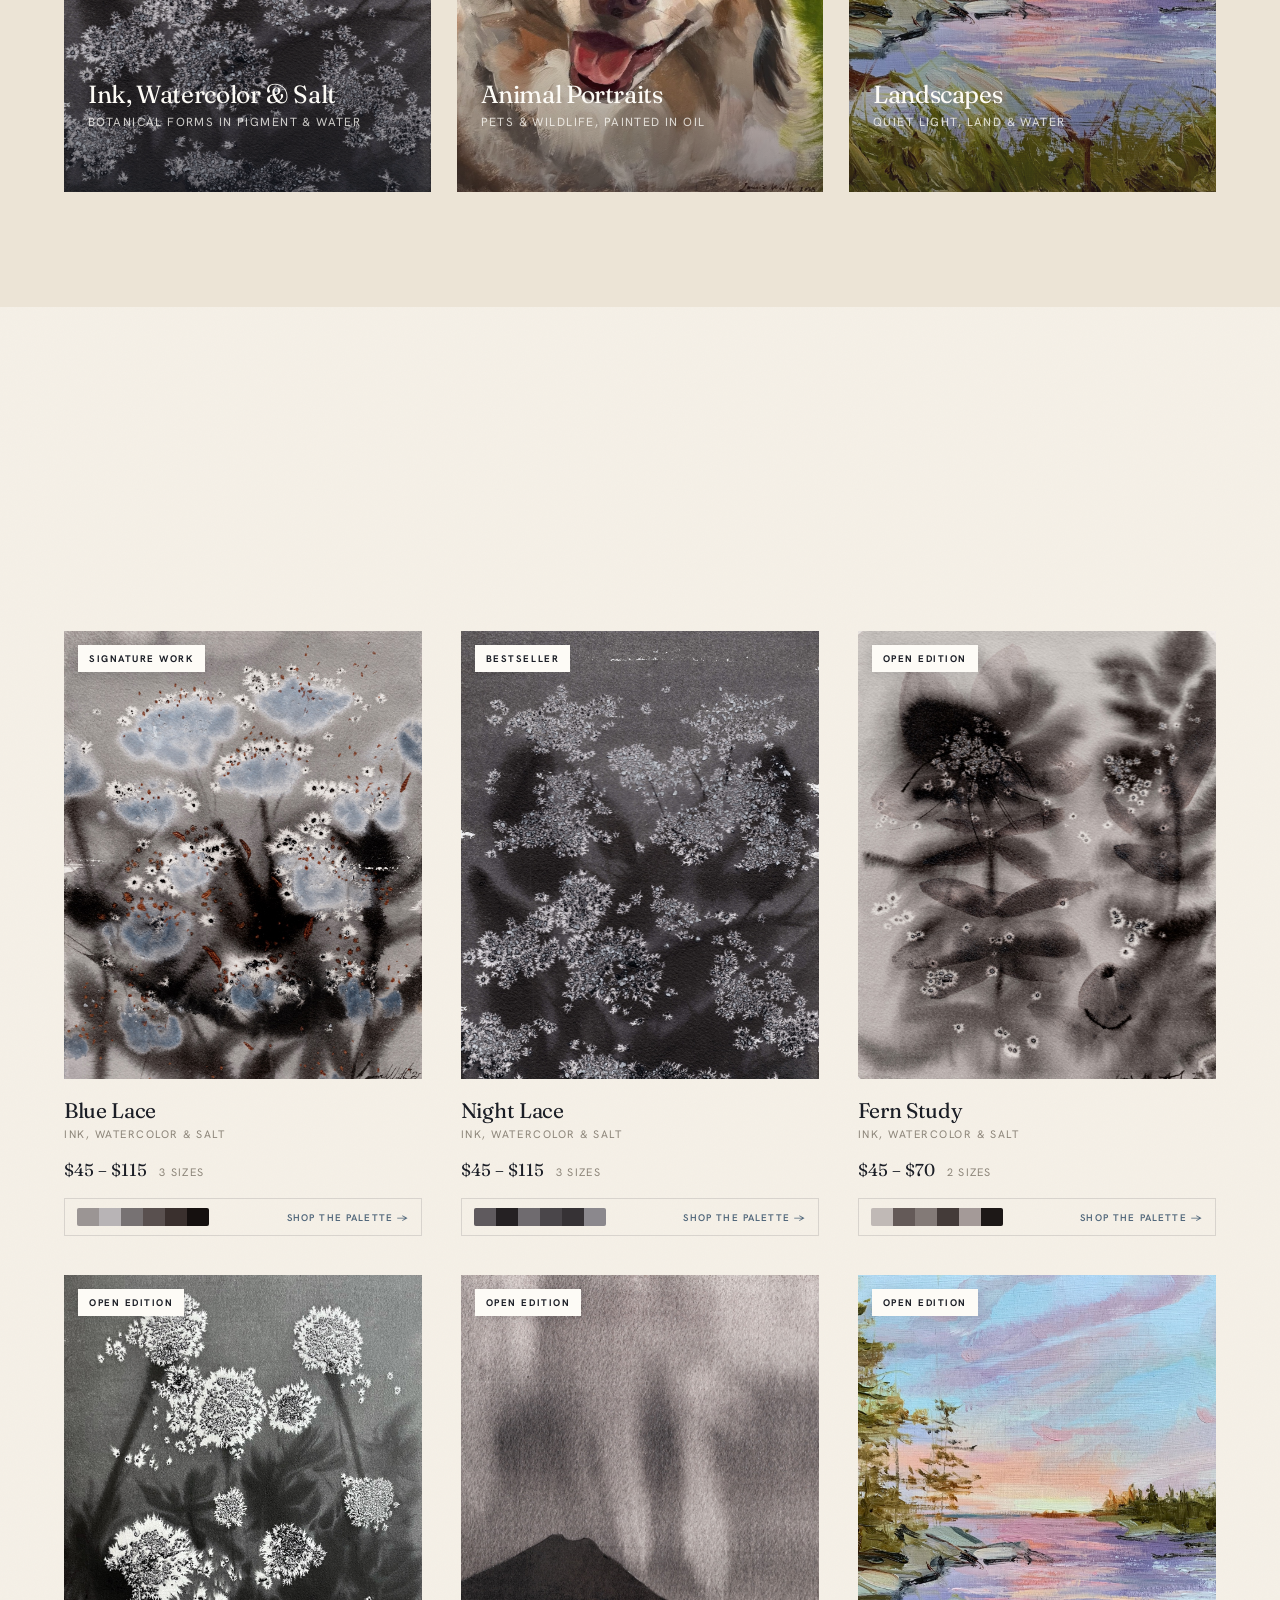
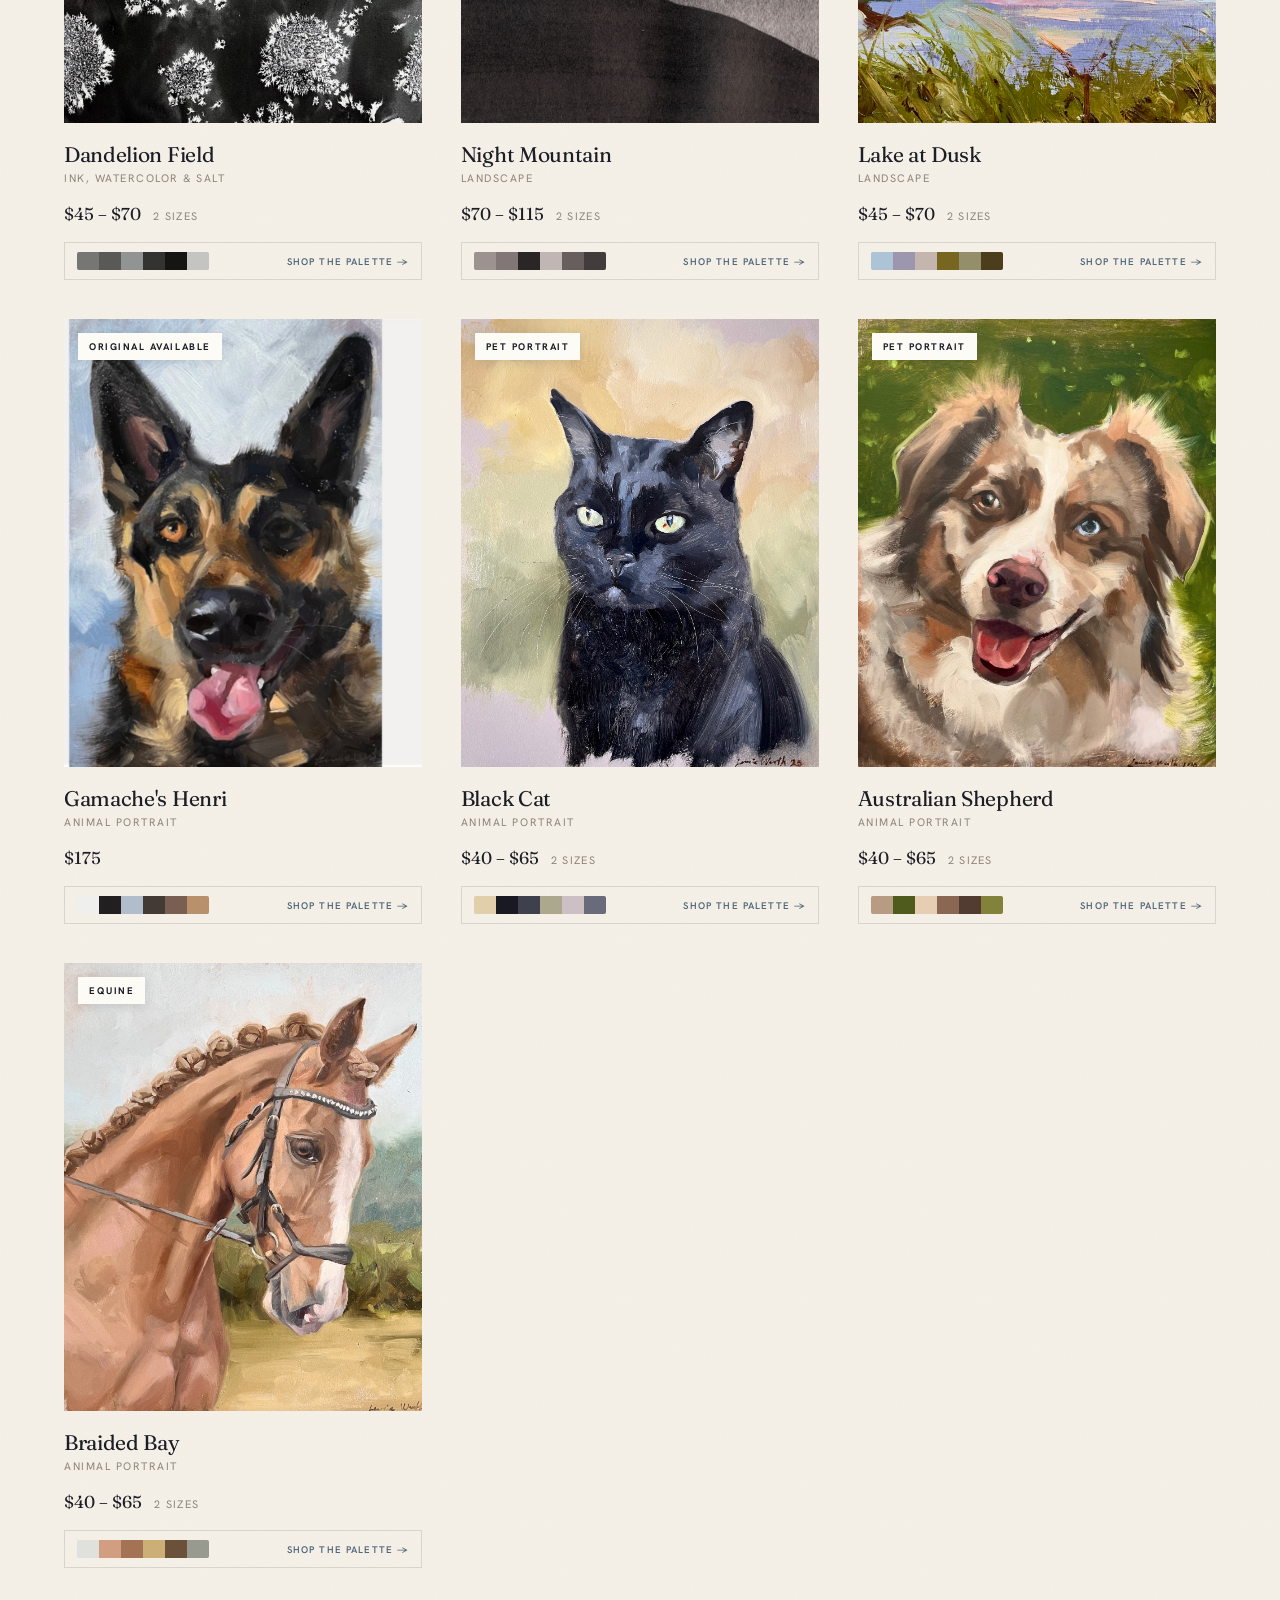
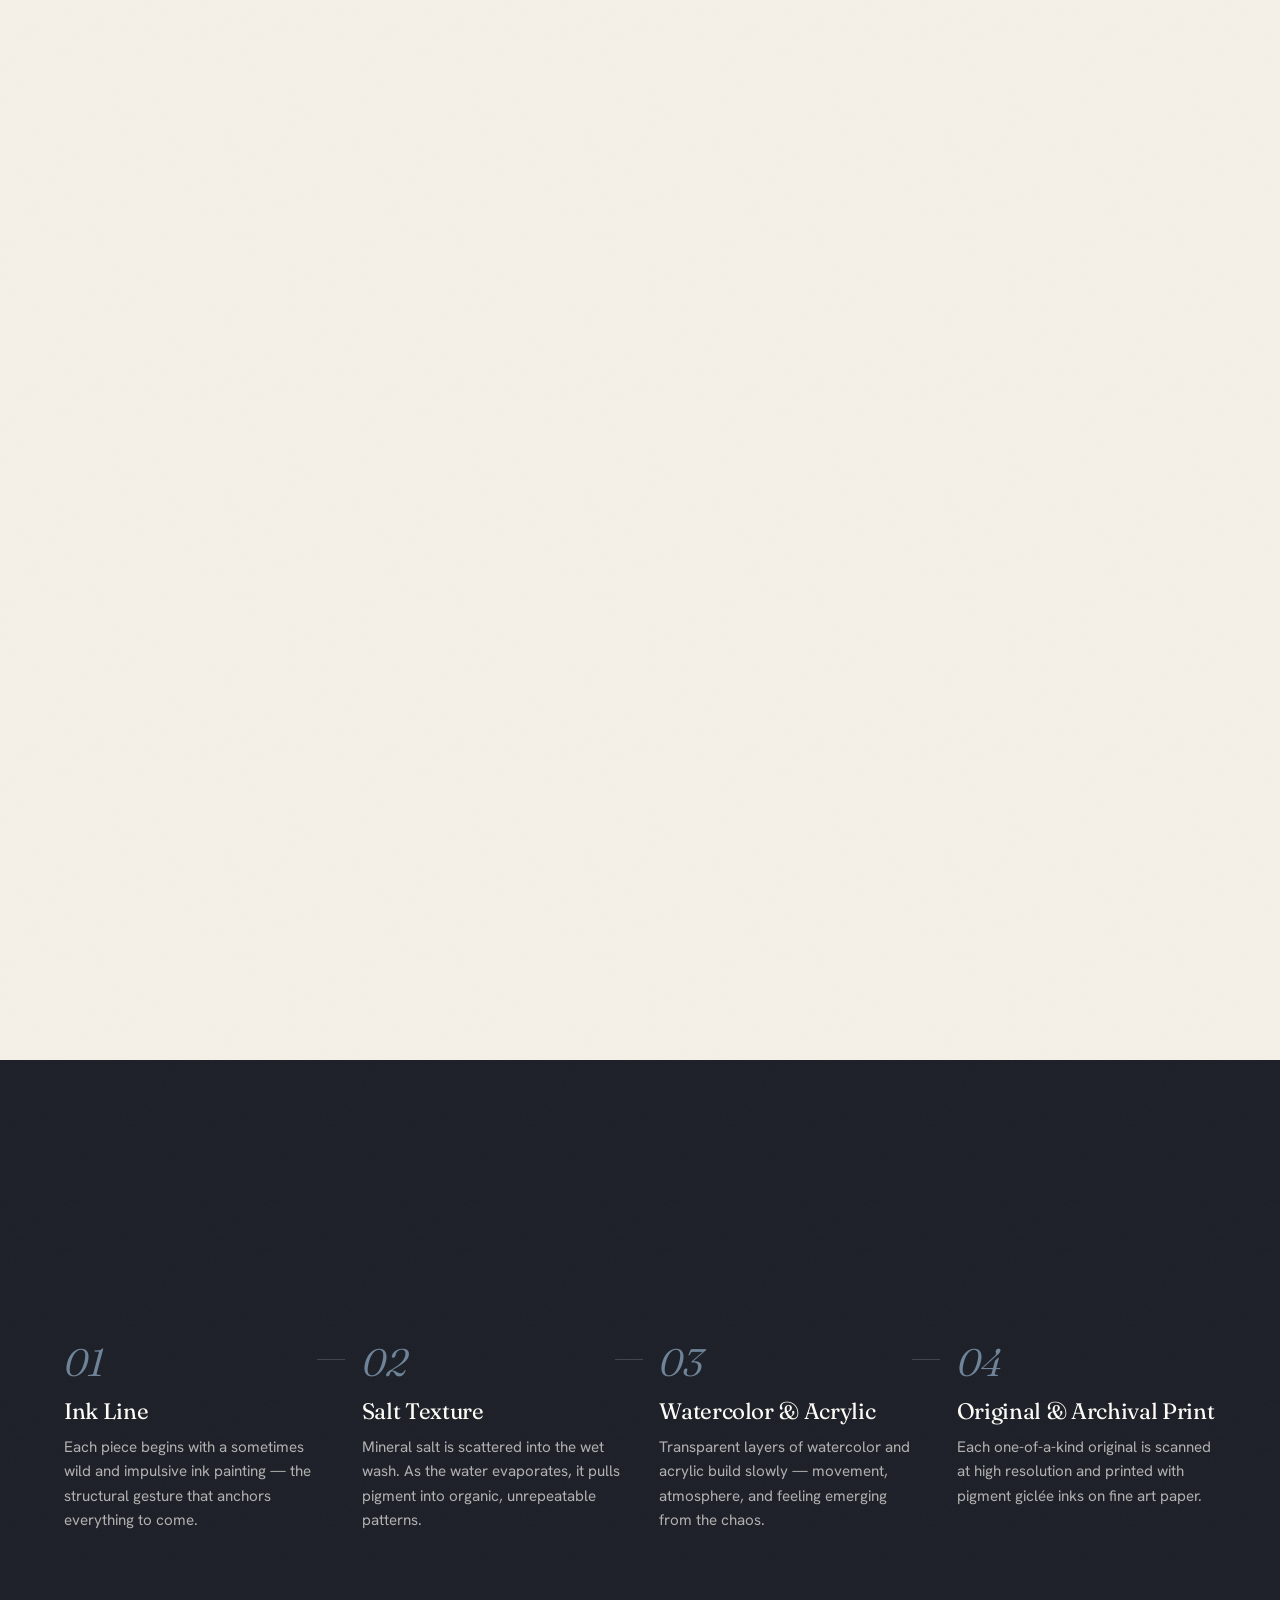
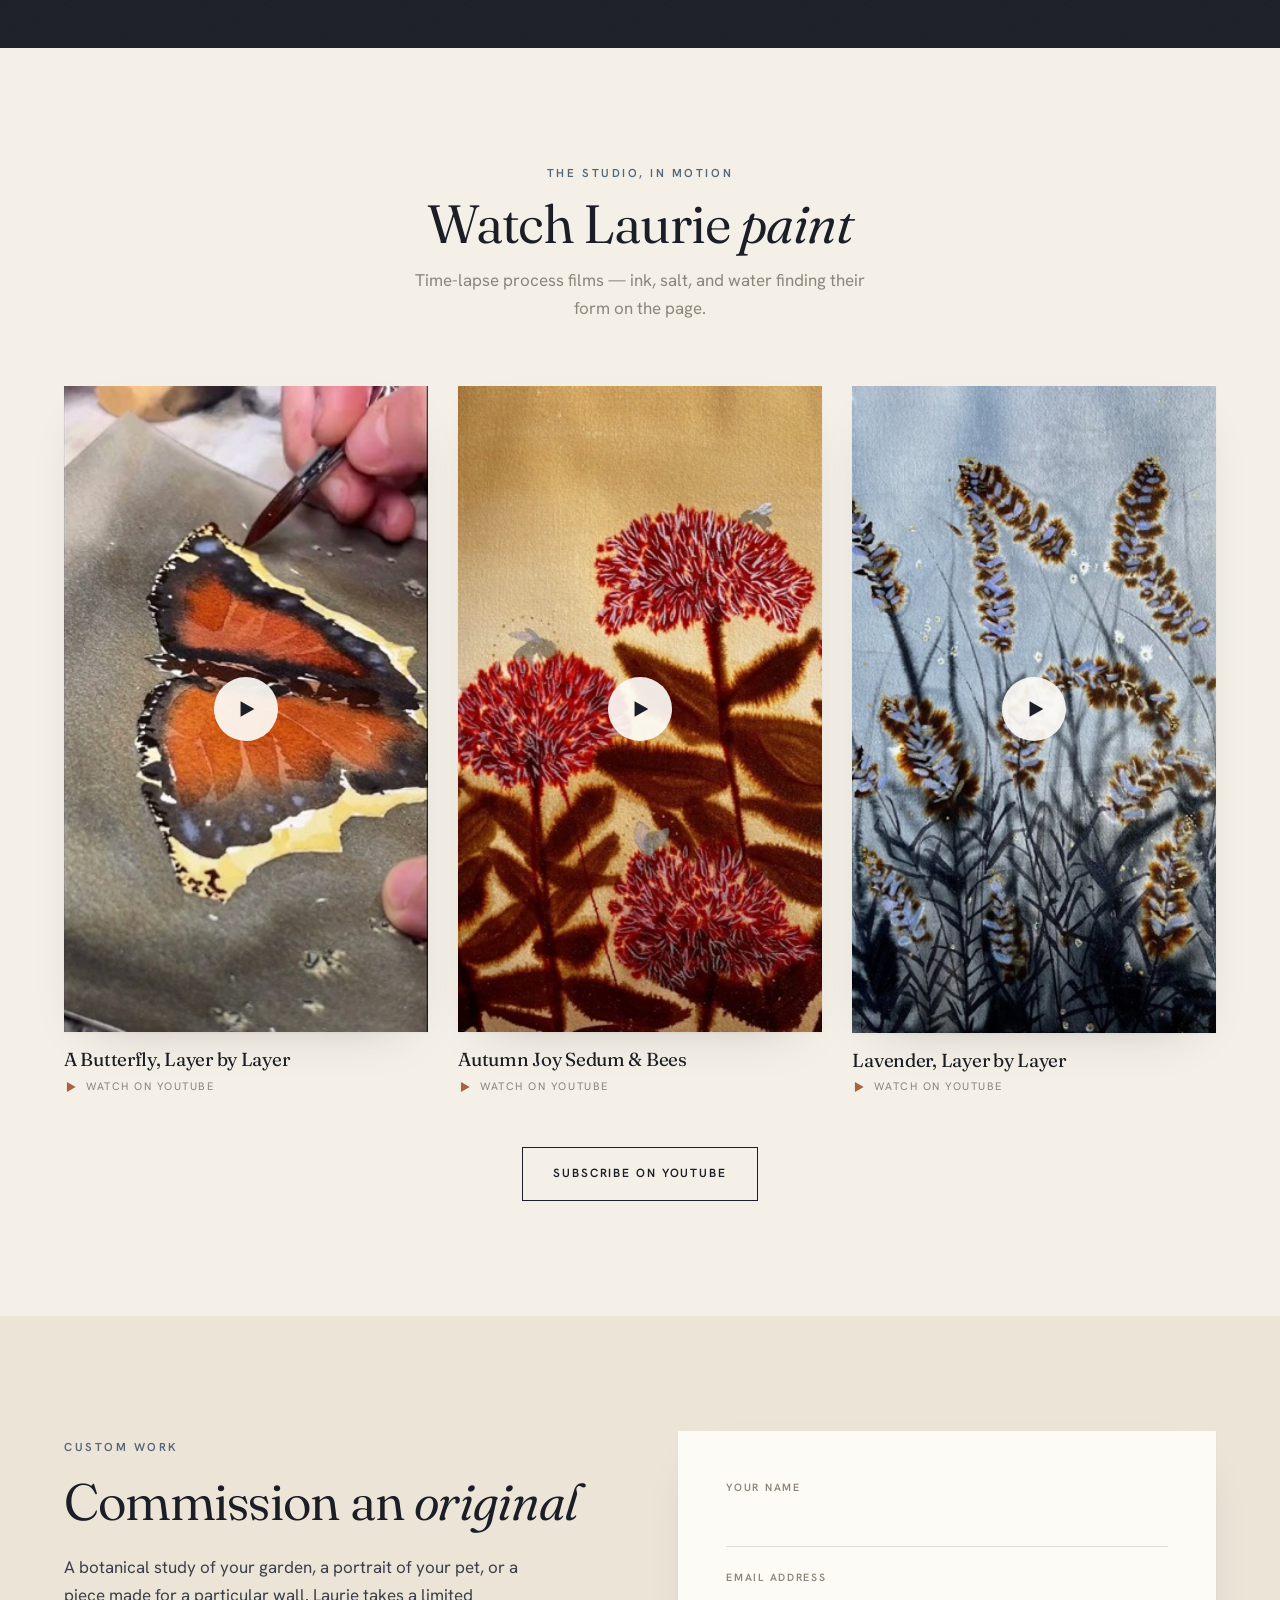
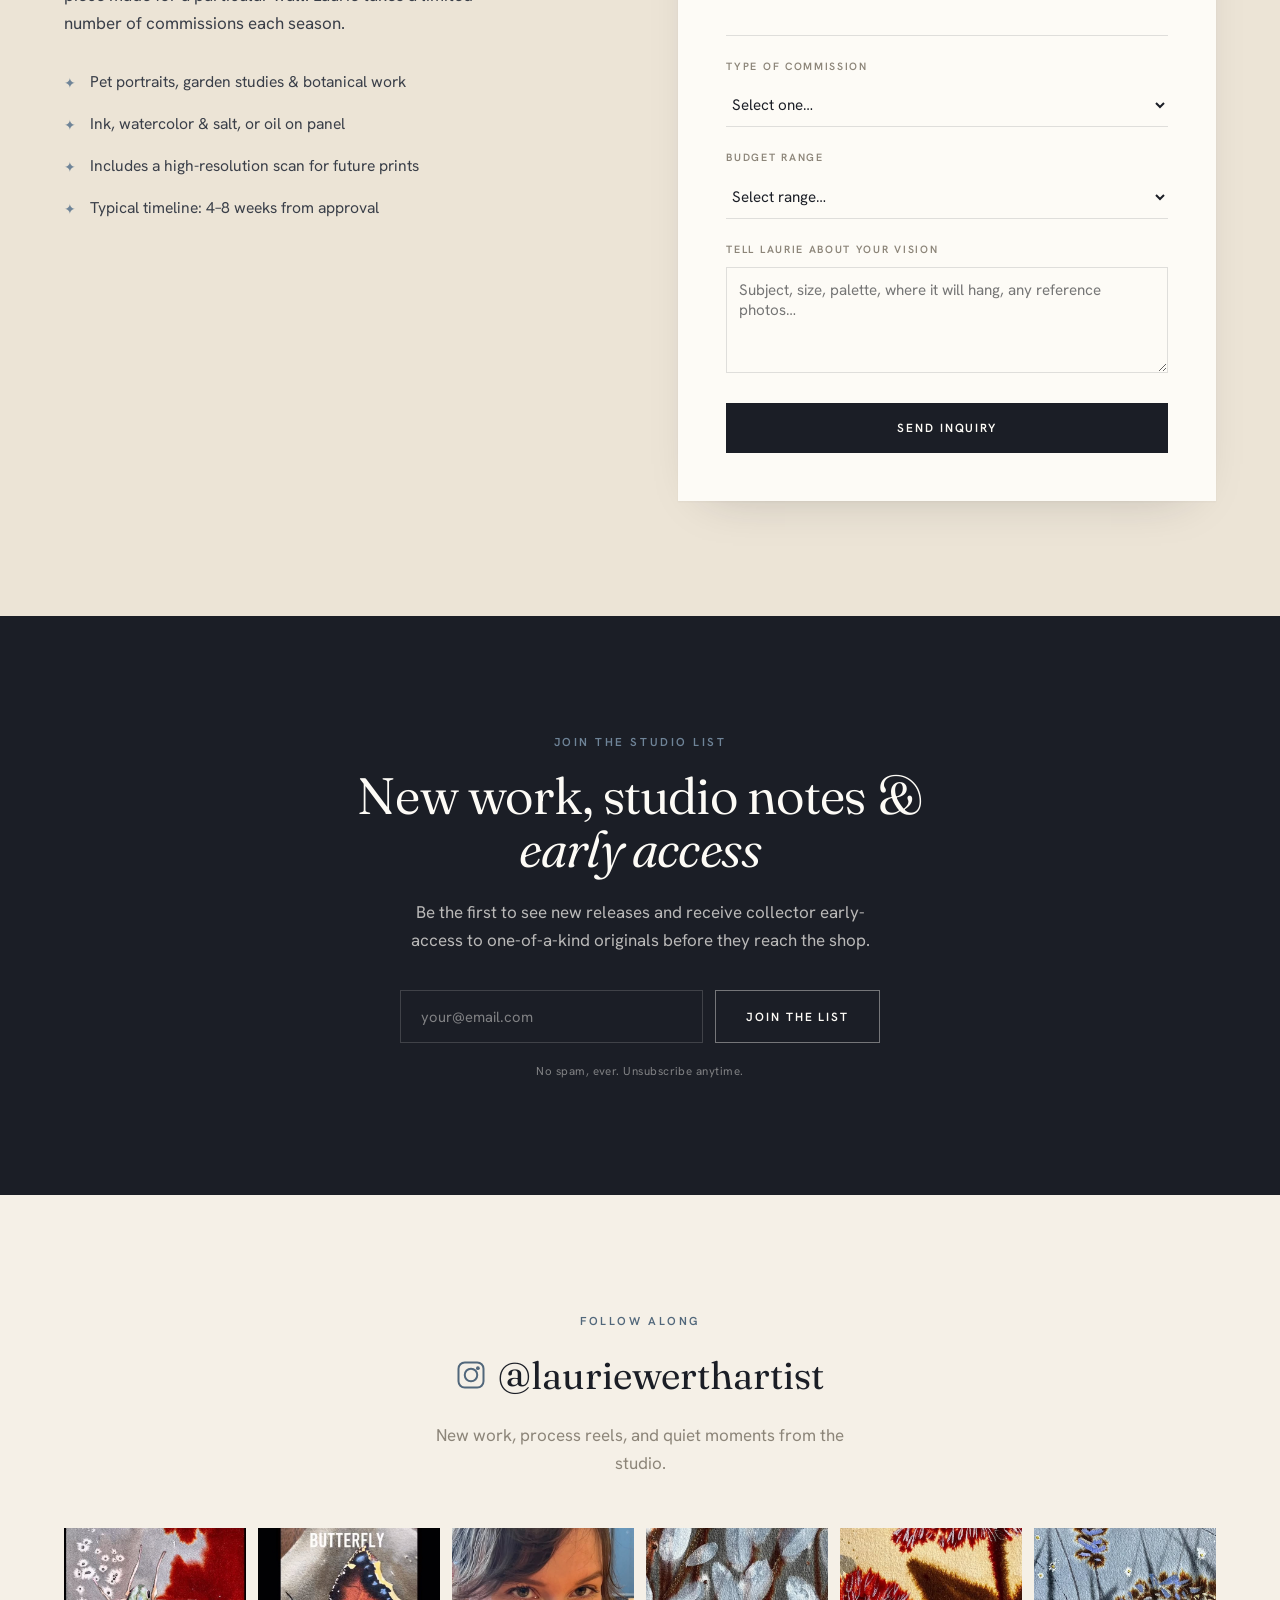
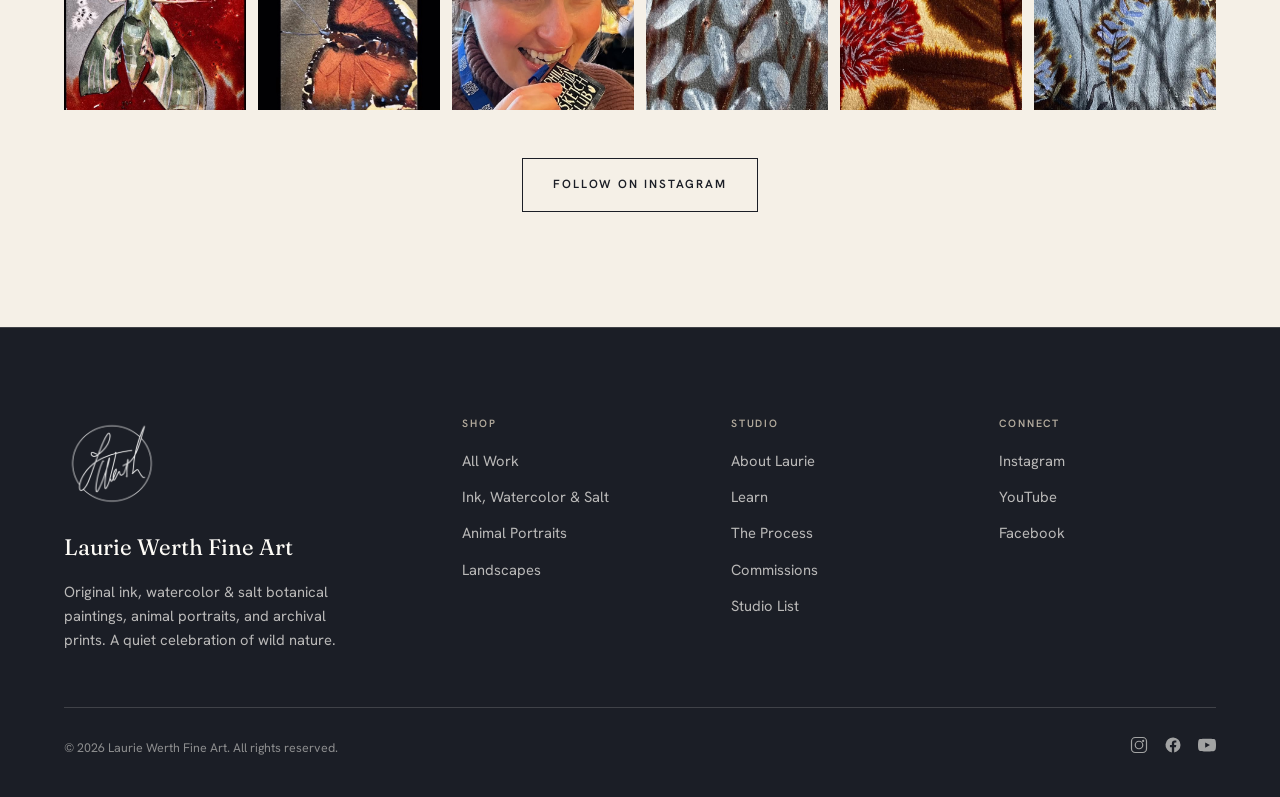
==== commit 14fc5abb: "Straighten hero painting (remove default tilt) - Hero frame + caption no longer rotated; subtle scal" ====
--- a/index.html
+++ b/index.html
@@ -32,7 +32,7 @@
   <link rel="preconnect" href="https://fonts.gstatic.com" crossorigin>
   <link href="https://fonts.googleapis.com/css2?family=Fraunces:ital,opsz,wght@0,9..144,300..560;1,9..144,300..560&family=Hanken+Grotesk:wght@300;400;500;600;700&display=swap" rel="stylesheet">
 
-  <link rel="stylesheet" href="styles.css?v=3">
+  <link rel="stylesheet" href="styles.css?v=4">
 
   <!-- Schema.org -->
   <script type="application/ld+json">
--- a/styles.css
+++ b/styles.css
@@ -275,15 +275,13 @@
 .hero__figure-frame {
   position: relative; background: var(--salt); padding: 14px;
   box-shadow: var(--shadow-art);
-  transform: rotate(-1.2deg);
   transition: transform 0.7s var(--ease);
 }
-.hero__figure:hover .hero__figure-frame { transform: rotate(0deg); }
+.hero__figure:hover .hero__figure-frame { transform: scale(1.012); }
 .hero__figure-frame img { width: 100%; aspect-ratio: 4/5; object-fit: cover; }
 .hero__figure-caption {
   margin-top: 18px; padding-left: 4px;
   display: flex; flex-direction: column; gap: 3px;
-  transform: rotate(-1.2deg);
 }
 .hero__figure-caption strong { font-family: var(--font-display); font-style: italic; font-weight: 400; font-size: 1.05rem; }
 .hero__figure-caption span { font-size: 0.72rem; text-transform: uppercase; letter-spacing: 0.14em; color: var(--stone); }
@@ -784,7 +782,7 @@
   .hero { padding-top: 92px; }
   .hero__inner { display: flex; flex-direction: column; gap: 34px; }
   .hero__figure { order: -1; max-width: 100%; }
-  .hero__figure-frame { transform: rotate(-1deg); }
+  .hero__figure-frame { transform: none; }
   .hero__figure-frame img { aspect-ratio: 1 / 1; }
 }
 
